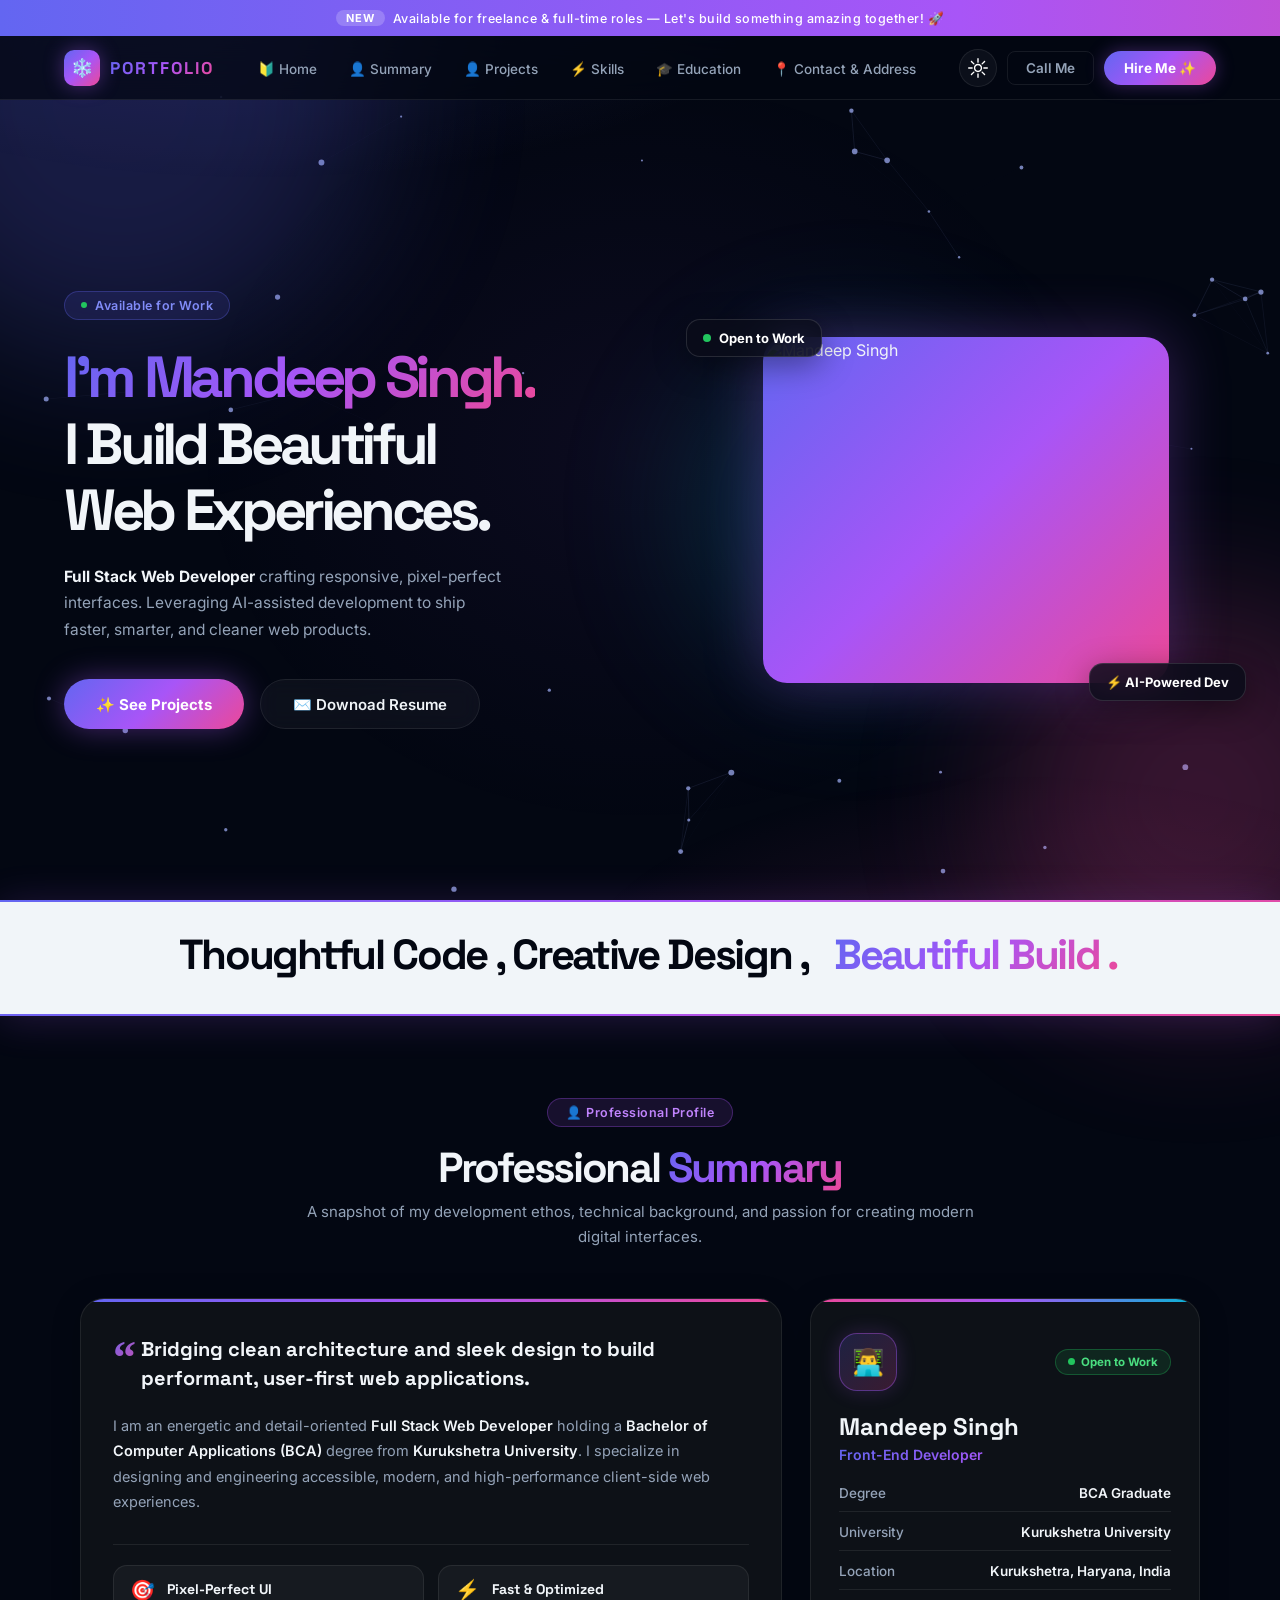
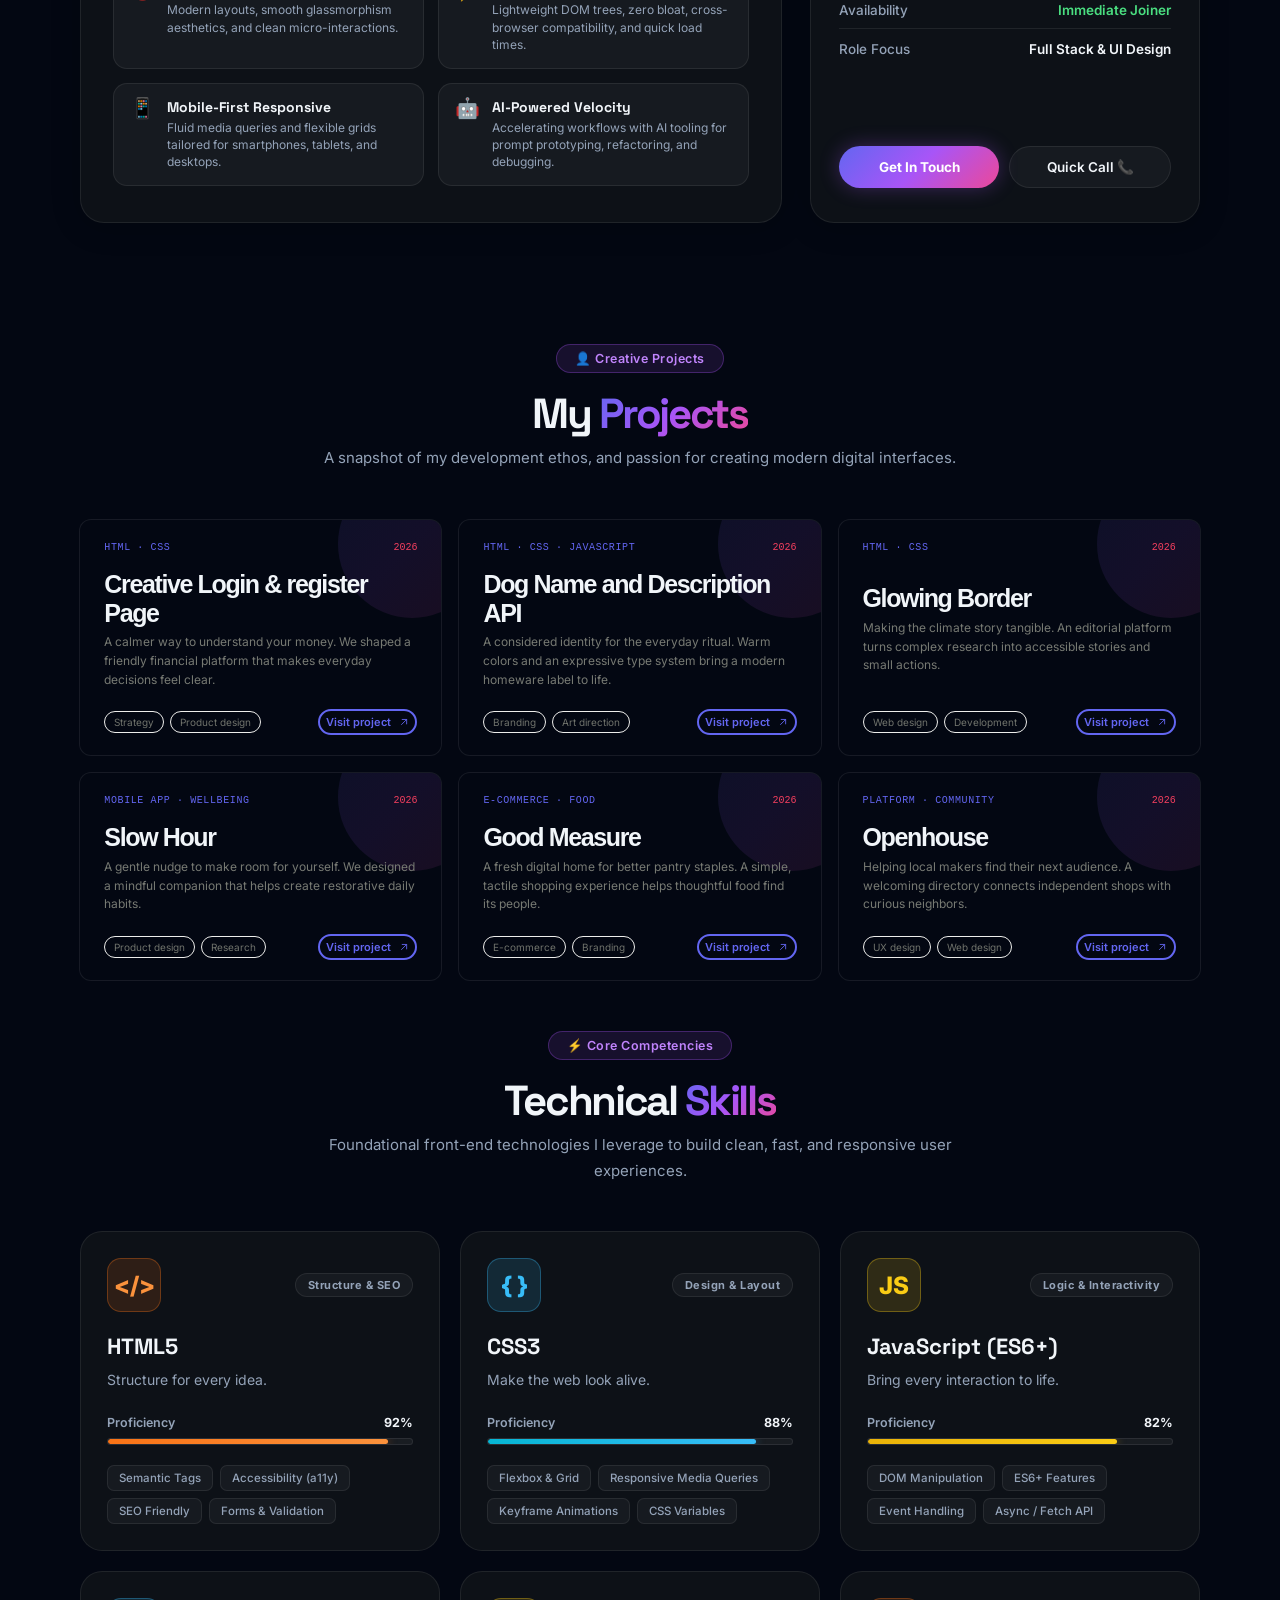
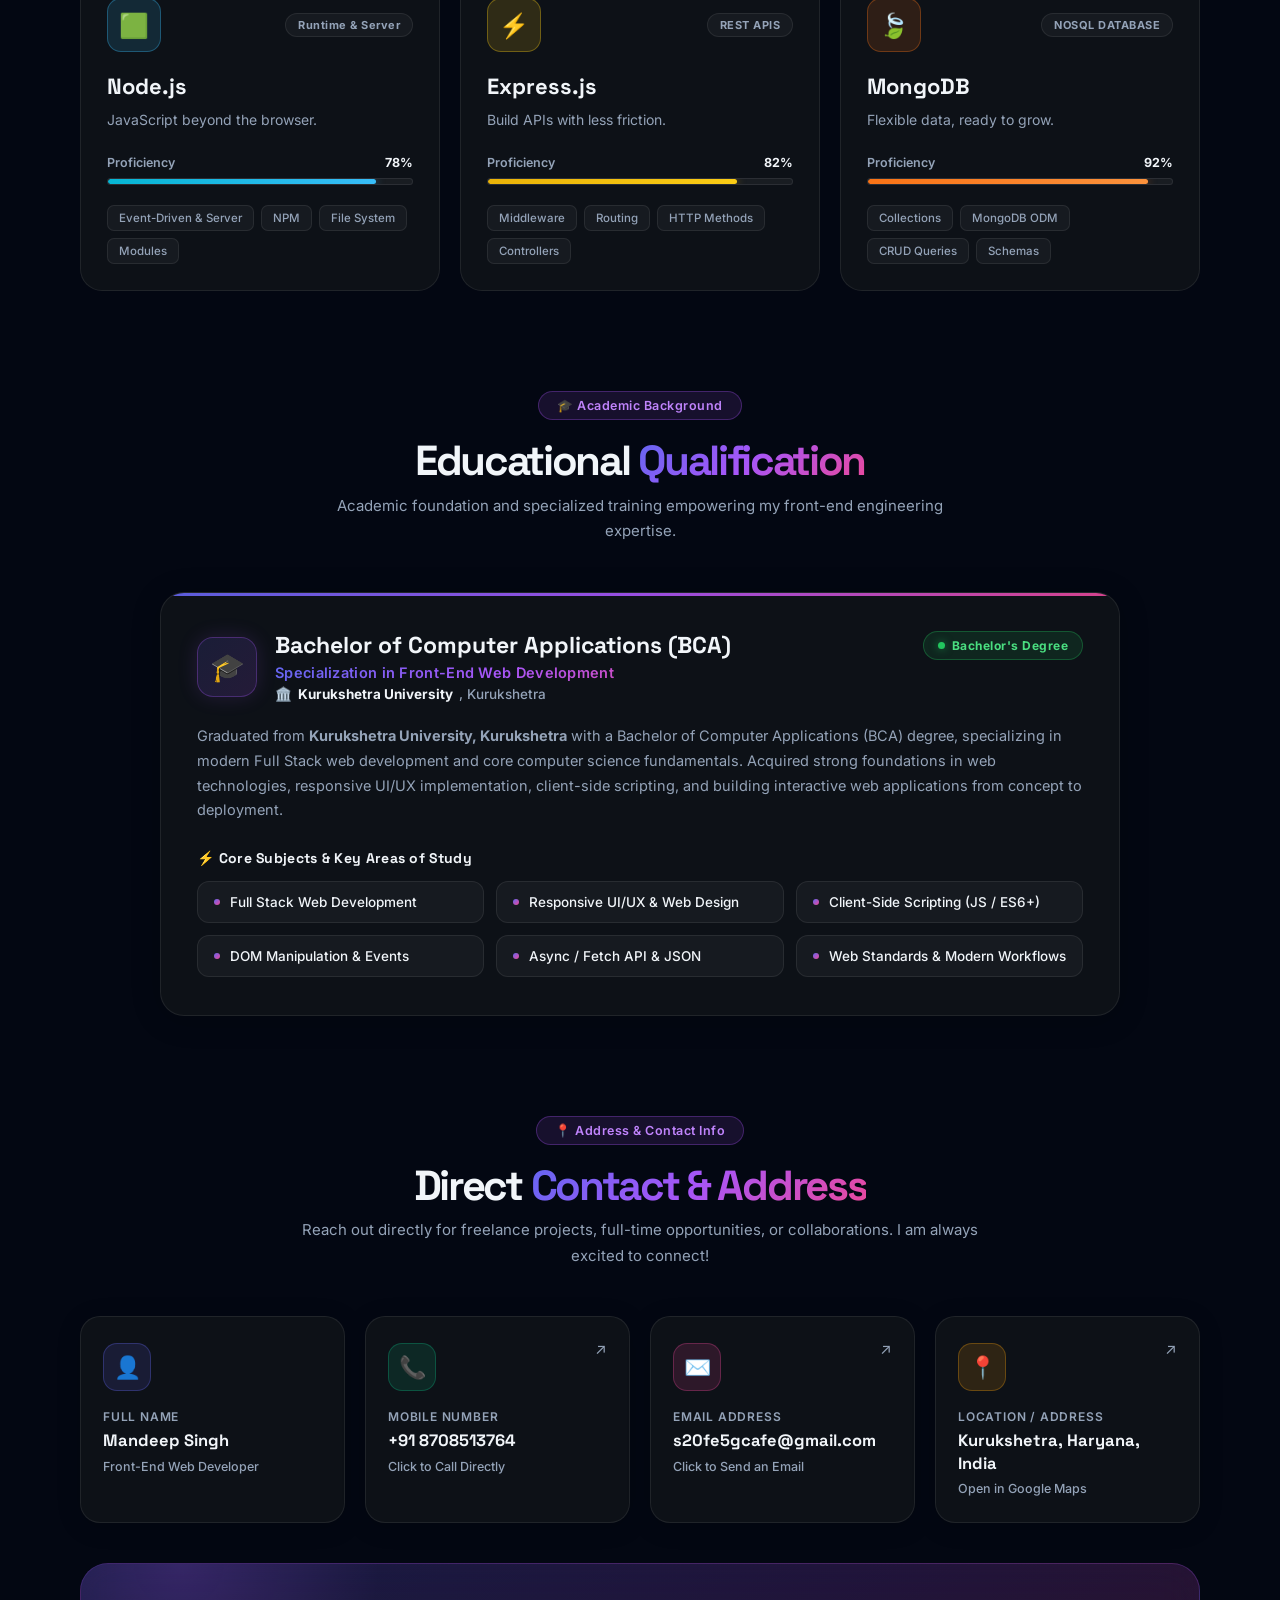
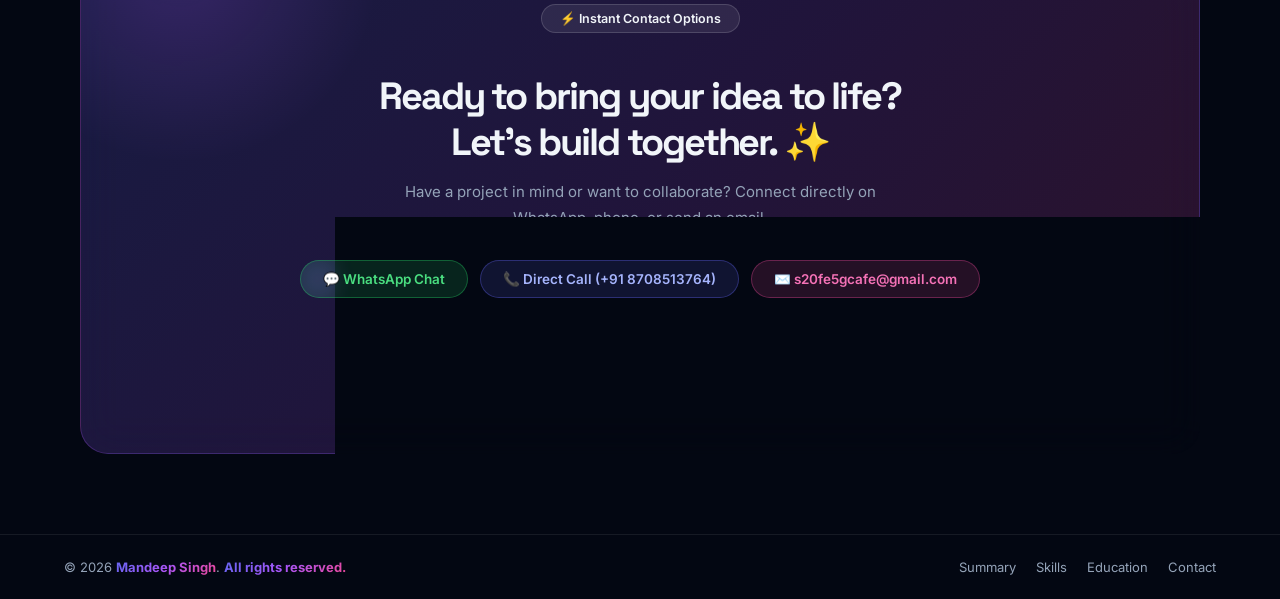
==== index.html @ 0117e91f "Update index.html" ====
<!DOCTYPE html>
<html lang="en">

<head>
    <meta charset="UTF-8" />
    <meta name="viewport" content="width=device-width, initial-scale=1.0" />
    <title>Mandeep Singh — Full Stack Developer</title>
    <link rel="preconnect" href="https://fonts.googleapis.com" />
    <link rel="preconnect" href="https://fonts.gstatic.com" crossorigin />
    <link
        href="https://fonts.googleapis.com/css2?family=Inter:wght@300;400;500;600;700;800;900&family=Space+Grotesk:wght@300;400;500;600;700;800&display=swap"
        rel="stylesheet" />
    <link rel="stylesheet" href="a_resume_style.css">
</head>

<body>
    <div class="custom-cursor" id="customCursor"></div>
    <div class="custom-cursor-dot" id="customCursorDot"></div>

    <canvas id="c"></canvas>

    <div class="orb orb-1"></div>
    <div class="orb orb-2"></div>
    <div class="orb orb-3"></div>

    <!-- Announcement Bar -->
    <div class="announcement">
        <span class="announcement-pill">NEW</span>
        Available for freelance &amp; full-time roles — Let's build something amazing together! 🚀
    </div>

    <!-- Navbar -->
    <nav class="navbar">
        <a href="#" class="logo-wrap">
            <div class="logo-icon">❄️</div>
            <span class="logo-text">PORTFOLIO</span>
        </a>
        <ul class="nav-links">
            <li><a href="#">🔰 Home</a></li>
            <li><a href="#summary">👤 Summary</a></li>
            <li><a href="#projects">👤 Projects</a></li>
            <li><a href="#skills">⚡ Skills</a></li>
            <li><a href="#education">🎓 Education</a></li>
            <li><a href="#contact">📍 Contact &amp; Address</a></li>
        </ul>
        <div class="nav-actions">
            <button class="theme-toggle" id="themeToggle" type="button" aria-label="Toggle theme" title="Toggle theme">
                <img src="sun.svg" alt="Theme icon" class="theme-icon" id="themeIcon" />
            </button>
            <a href="tel:+918708513764" class="btn-ghost">Call Me</a>
            <a href="#contact" class="btn-pill">Hire Me ✨</a>
        </div>
    </nav>

    <main>
        <!-- Hero Section -->
        <section class="hero">
            <div class="hero-left">
                <div class="hero-badge">
                    <div class="dot"></div>
                    Available for Work
                </div>
                <h1 class="hero-title">
                    <span class="name">I'm Mandeep Singh.</span><br />
                    <span class="role">I Build Beautiful<br />Web Experiences.</span>
                </h1>
                <p class="hero-sub">
                    <strong>Full Stack Web Developer</strong> crafting responsive, pixel-perfect interfaces.
                    Leveraging AI-assisted development to ship faster, smarter, and cleaner web products.
                </p>
                <div class="hero-actions">
                    <a href="#projects" class="btn-hero-primary">✨ See Projects</a>
                    <a href="" class="btn-hero-secondary">✉️ Downoad Resume</a>
                </div>
            </div>

            <div class="hero-right">
                <div class="badge-float top-left">
                    <div class="bdot"></div>
                    Open to Work
                </div>
                <div class="image-card">
                    <img src="https://i.pinimg.com/736x/e7/e9/3a/e7e93a0bafe7cbdf42b7d3c1e49169af.jpg"
                        alt="Mandeep Singh" />
                </div>
                <div class="badge-float bot-right">
                    ⚡ AI-Powered Dev
                </div>
            </div>
        </section>

        <!-- Stats Bar -->
        <div class="stats-bar">
            <div class="stats-inner" style="background-color: var(--text);">
                <div class="tagline">
                    <h2 class="section-title a1" style="color: var(--bg);">
                        &nbsp; Thoughtful Code , Creative Design , &nbsp;&nbsp;<span class="gradient-text">Beautiful
                            Build .</span></h2>
                </div>
            </div>
        </div>

        <!-- Professional Summary Section -->
        <section class="summary-section" id="summary" style="margin-top: 4%;">
            <div class="section-header">
                <div class="section-badge">👤 Professional Profile</div>
                <h2 class="section-title">Professional <span class="gradient-text">Summary</span></h2>
                <p class="section-subtitle">
                    A snapshot of my development ethos, technical background, and passion for creating modern digital
                    interfaces.
                </p>
            </div>

            <div class="summary-container">
                <!-- Main Summary Card -->
                <div class="summary-main-card">
                    <div class="summary-quote">
                        Bridging clean architecture and sleek design to build performant, user-first web applications.
                    </div>
                    <p class="summary-text">
                        I am an energetic and detail-oriented <strong>Full Stack Web Developer</strong> holding a
                        <strong>Bachelor of Computer Applications (BCA)</strong> degree from <strong>Kurukshetra
                            University</strong>. I specialize in designing and engineering accessible, modern, and
                        high-performance client-side web experiences.
                    </p>

                    <div class="summary-highlights">
                        <div class="highlight-item">
                            <div class="highlight-icon">🎯</div>
                            <div>
                                <h4>Pixel-Perfect UI</h4>
                                <p>Modern layouts, smooth glassmorphism aesthetics, and clean micro-interactions.</p>
                            </div>
                        </div>
                        <div class="highlight-item">
                            <div class="highlight-icon">⚡</div>
                            <div>
                                <h4>Fast &amp; Optimized</h4>
                                <p>Lightweight DOM trees, zero bloat, cross-browser compatibility, and quick load times.
                                </p>
                            </div>
                        </div>
                        <div class="highlight-item">
                            <div class="highlight-icon">📱</div>
                            <div>
                                <h4>Mobile-First Responsive</h4>
                                <p>Fluid media queries and flexible grids tailored for smartphones, tablets, and
                                    desktops.</p>
                            </div>
                        </div>
                        <div class="highlight-item">
                            <div class="highlight-icon">🤖</div>
                            <div>
                                <h4>AI-Powered Velocity</h4>
                                <p>Accelerating workflows with AI tooling for prompt prototyping, refactoring, and
                                    debugging.</p>
                            </div>
                        </div>
                    </div>
                </div>

                <!-- Profile Info Card -->
                <div class="summary-profile-card">
                    <div class="profile-header">
                        <div class="profile-avatar">👨‍💻</div>
                        <div class="profile-status">
                            <span class="pdot"></span> Open to Work
                        </div>
                    </div>
                    <h3 class="profile-name">Mandeep Singh</h3>
                    <p class="profile-role">Front-End Developer</p>

                    <div class="profile-info-list">
                        <div class="profile-info-row">
                            <span class="info-label">Degree</span>
                            <span class="info-value">BCA Graduate</span>
                        </div>
                        <div class="profile-info-row">
                            <span class="info-label">University</span>
                            <span class="info-value">Kurukshetra University</span>
                        </div>
                        <div class="profile-info-row">
                            <span class="info-label">Location</span>
                            <span class="info-value">Kurukshetra, Haryana, India</span>
                        </div>
                        <div class="profile-info-row">
                            <span class="info-label">Availability</span>
                            <span class="info-value text-green">Immediate Joiner</span>
                        </div>
                        <div class="profile-info-row">
                            <span class="info-label">Role Focus</span>
                            <span class="info-value">Full Stack &amp; UI Design</span>
                        </div>
                    </div>

                    <div class="profile-actions">
                        <a href="#contact" class="btn-profile-primary">Get In Touch</a>
                        <a href="tel:+918708513764" class="btn-profile-secondary">Quick Call 📞</a>
                    </div>
                </div>
            </div>
        </section>

        <!-- projects -->
        <div id="projects" class="section-header projects" style="margin-top: 4%;">
            <div class="section-badge">👤 Creative Projects</div>
            <h2 class="section-title">My <span class="gradient-text">Projects</span></h2>
            <p class="section-subtitle">
                A snapshot of my development ethos, and passion for creating modern digital
                interfaces.
            </p>
        </div>
        <main class="page">
            <section class="grid" aria-label="Selected projects">
                <article class="card">
                    <div class="card-top"><span class="category">HTML · CSS</span><span
                            class="year">2026</span></div>
                    <div>
                        <h2>Creative Login & register Page</h2>
                        <p class="description">A calmer way to understand your money. We shaped a friendly financial
                            platform that makes everyday decisions feel clear.</p>
                    </div>
                    <div class="card-bottom">
                        <div class="tags"><span class="tag">Strategy</span><span class="tag">Product design</span></div>
                        <a class="visit" href="web3.html" target="_blank" rel="noreferrer">Visit project <svg
                                viewBox="0 0 16 16" fill="none" aria-hidden="true">
                                <path d="M4 12 12 4M5 4h7v7" stroke="currentColor" stroke-width="1.4"
                                    stroke-linecap="round" stroke-linejoin="round" />
                            </svg></a>
                    </div>
                </article>
                <article class="card">
                    <div class="card-top"><span class="category">HTML · CSS · Javascript</span><span
                            class="year">2026</span></div>
                    <div>
                        <h2>Dog Name and Description API </h2>
                        <p class="description">A considered identity for the everyday ritual. Warm colors and an
                            expressive
                            type system bring a modern homeware label to life.</p>
                    </div>
                    <div class="card-bottom">
                        <div class="tags"><span class="tag">Branding</span><span class="tag">Art direction</span></div>
                        <a class="visit" href="DogProject.html" target="_blank" rel="noreferrer">Visit project <svg
                                viewBox="0 0 16 16" fill="none" aria-hidden="true">
                                <path d="M4 12 12 4M5 4h7v7" stroke="currentColor" stroke-width="1.4"
                                    stroke-linecap="round" stroke-linejoin="round" />
                            </svg></a>
                    </div>
                </article>
                <article class="card">
                    <div class="card-top"><span class="category">HTML · CSS</span><span
                            class="year">2026</span></div>
                    <div>
                        <h2>Glowing Border</h2>
                        <p class="description">Making the climate story tangible. An editorial platform turns complex
                            research into accessible stories and small actions.</p>
                    </div>
                    <div class="card-bottom">
                        <div class="tags"><span class="tag">Web design</span><span class="tag">Development</span></div>
                        <a class="visit" href="GlowingBorder.html" target="_blank" rel="noreferrer">Visit project <svg
                                viewBox="0 0 16 16" fill="none" aria-hidden="true">
                                <path d="M4 12 12 4M5 4h7v7" stroke="currentColor" stroke-width="1.4"
                                    stroke-linecap="round" stroke-linejoin="round" />
                            </svg></a>
                    </div>
                </article>
                <article class="card">
                    <div class="card-top"><span class="category">Mobile app · Wellbeing</span><span
                            class="year">2026</span>
                    </div>
                    <div>
                        <h2>Slow Hour</h2>
                        <p class="description">A gentle nudge to make room for yourself. We designed a mindful companion
                            that helps create restorative daily habits.</p>
                    </div>
                    <div class="card-bottom">
                        <div class="tags"><span class="tag">Product design</span><span class="tag">Research</span></div>
                        <a class="visit" href="https://example.com" target="_blank" rel="noreferrer">Visit project <svg
                                viewBox="0 0 16 16" fill="none" aria-hidden="true">
                                <path d="M4 12 12 4M5 4h7v7" stroke="currentColor" stroke-width="1.4"
                                    stroke-linecap="round" stroke-linejoin="round" />
                            </svg></a>
                    </div>
                </article>
                <article class="card">
                    <div class="card-top"><span class="category">E-commerce · Food</span><span class="year">2026</span>
                    </div>
                    <div>
                        <h2>Good Measure</h2>
                        <p class="description">A fresh digital home for better pantry staples. A simple, tactile
                            shopping
                            experience helps thoughtful food find its people.</p>
                    </div>
                    <div class="card-bottom">
                        <div class="tags"><span class="tag">E-commerce</span><span class="tag">Branding</span></div><a
                            class="visit" href="https://example.com" target="_blank" rel="noreferrer">Visit project <svg
                                viewBox="0 0 16 16" fill="none" aria-hidden="true">
                                <path d="M4 12 12 4M5 4h7v7" stroke="currentColor" stroke-width="1.4"
                                    stroke-linecap="round" stroke-linejoin="round" />
                            </svg></a>
                    </div>
                </article>
                <article class="card">
                    <div class="card-top"><span class="category">Platform · Community</span><span
                            class="year">2026</span>
                    </div>
                    <div>
                        <h2>Openhouse</h2>
                        <p class="description">Helping local makers find their next audience. A welcoming directory
                            connects
                            independent shops with curious neighbors.</p>
                    </div>
                    <div class="card-bottom">
                        <div class="tags"><span class="tag">UX design</span><span class="tag">Web design</span></div><a
                            class="visit" href="https://example.com" target="_blank" rel="noreferrer">Visit project <svg
                                viewBox="0 0 16 16" fill="none" aria-hidden="true">
                                <path d="M4 12 12 4M5 4h7v7" stroke="currentColor" stroke-width="1.4"
                                    stroke-linecap="round" stroke-linejoin="round" />
                            </svg></a>
                    </div>
                </article>
            </section>
        </main>


        <!-- Skills Section -->
        <section class="skills-section" id="skills">
            <div class="section-header">
                <div class="section-badge">⚡ Core Competencies</div>
                <h2 class="section-title">Technical <span class="gradient-text">Skills</span></h2>
                <p class="section-subtitle">
                    Foundational front-end technologies I leverage to build clean, fast, and responsive user
                    experiences.
                </p>
            </div>

            <div class="skills-grid">
                <!-- HTML5 Card -->
                <div class="skill-card skill-card-html">
                    <div class="skill-top">
                        <div class="skill-icon-wrap icon-html">
                            &lt;/&gt;
                        </div>
                        <span class="skill-badge">Structure &amp; SEO</span>
                    </div>
                    <h3 class="skill-name">HTML5</h3>
                    <p class="skill-desc">
                        Structure for every idea.
                    </p>
                    <div class="skill-meter-wrap">
                        <div class="skill-meter-info">
                            <span>Proficiency</span>
                            <span>92%</span>
                        </div>
                        <div class="skill-progress-bar">
                            <div class="skill-progress-fill fill-html"></div>
                        </div>
                    </div>
                    <div class="skill-tags">
                        <span class="skill-tag">Semantic Tags</span>
                        <span class="skill-tag">Accessibility (a11y)</span>
                        <span class="skill-tag">SEO Friendly</span>
                        <span class="skill-tag">Forms &amp; Validation</span>
                    </div>
                </div>

                <!-- CSS3 Card -->
                <div class="skill-card skill-card-css">
                    <div class="skill-top">
                        <div class="skill-icon-wrap icon-css">
                            { }
                        </div>
                        <span class="skill-badge">Design &amp; Layout</span>
                    </div>
                    <h3 class="skill-name">CSS3</h3>
                    <p class="skill-desc">
                        Make the web look alive.
                    </p>
                    <div class="skill-meter-wrap">
                        <div class="skill-meter-info">
                            <span>Proficiency</span>
                            <span>88%</span>
                        </div>
                        <div class="skill-progress-bar">
                            <div class="skill-progress-fill fill-css"></div>
                        </div>
                    </div>
                    <div class="skill-tags">
                        <span class="skill-tag">Flexbox &amp; Grid</span>
                        <span class="skill-tag">Responsive Media Queries</span>
                        <span class="skill-tag">Keyframe Animations</span>
                        <span class="skill-tag">CSS Variables</span>
                    </div>
                </div>

                <!-- JavaScript Card -->
                <div class="skill-card skill-card-js">
                    <div class="skill-top">
                        <div class="skill-icon-wrap icon-js">
                            JS
                        </div>
                        <span class="skill-badge">Logic &amp; Interactivity</span>
                    </div>
                    <h3 class="skill-name">JavaScript (ES6+)</h3>
                    <p class="skill-desc">
                        Bring every interaction to life.
                    </p>
                    <div class="skill-meter-wrap">
                        <div class="skill-meter-info">
                            <span>Proficiency</span>
                            <span>82%</span>
                        </div>
                        <div class="skill-progress-bar">
                            <div class="skill-progress-fill fill-js"></div>
                        </div>
                    </div>
                    <div class="skill-tags">
                        <span class="skill-tag">DOM Manipulation</span>
                        <span class="skill-tag">ES6+ Features</span>
                        <span class="skill-tag">Event Handling</span>
                        <span class="skill-tag">Async / Fetch API</span>
                    </div>
                </div>
                <!-- Node.js Card -->
                <div class="skill-card skill-card-css">
                    <div class="skill-top">
                        <div class="skill-icon-wrap icon-css">
                            🟩
                        </div>
                        <span class="skill-badge">Runtime &amp; Server</span>
                    </div>
                    <h3 class="skill-name">Node.js</h3>
                    <p class="skill-desc">
                        JavaScript beyond the browser.
                    </p>
                    <div class="skill-meter-wrap">
                        <div class="skill-meter-info">
                            <span>Proficiency</span>
                            <span>78%</span>
                        </div>
                        <div class="skill-progress-bar">
                            <div class="skill-progress-fill fill-css"></div>
                        </div>
                    </div>
                    <div class="skill-tags">

                        <span class="skill-tag">Event-Driven &amp; Server</span>
                        <span class="skill-tag">NPM</span>
                        <span class="skill-tag">File System</span>
                        <span class="skill-tag">Modules</span>
                    </div>
                </div>
                <!-- Express Card -->
                <div class="skill-card skill-card-js">
                    <div class="skill-top">
                        <div class="skill-icon-wrap icon-js">
                            ⚡
                        </div>
                        <span class="skill-badge">REST APIS</span>
                    </div>
                    <h3 class="skill-name">Express.js</h3>
                    <p class="skill-desc">
                        Build APIs with less friction.
                    </p>
                    <div class="skill-meter-wrap">
                        <div class="skill-meter-info">
                            <span>Proficiency</span>
                            <span>82%</span>
                        </div>
                        <div class="skill-progress-bar">
                            <div class="skill-progress-fill fill-js"></div>
                        </div>
                    </div>
                    <div class="skill-tags">

                        <span class="skill-tag">Middleware</span>
                        <span class="skill-tag">Routing</span>
                        <span class="skill-tag">HTTP Methods</span>
                        <span class="skill-tag">Controllers</span>
                    </div>
                </div>
                <!-- NoSQL Card -->
                <div class="skill-card skill-card-html">
                    <div class="skill-top">
                        <div class="skill-icon-wrap icon-html">
                            🍃
                        </div>
                        <span class="skill-badge">NOSQL DATABASE</span>
                    </div>
                    <h3 class="skill-name">MongoDB</h3>
                    <p class="skill-desc">
                        Flexible data, ready to grow.
                    </p>
                    <div class="skill-meter-wrap">
                        <div class="skill-meter-info">
                            <span>Proficiency</span>
                            <span>92%</span>
                        </div>
                        <div class="skill-progress-bar">
                            <div class="skill-progress-fill fill-html"></div>
                        </div>
                    </div>
                    <div class="skill-tags">

                        <span class="skill-tag">Collections</span>
                        <span class="skill-tag">MongoDB ODM</span>
                        <span class="skill-tag">CRUD Queries</span>
                        <span class="skill-tag">Schemas</span>
                    </div>
                </div>
            </div>
        </section>

        <!-- Education Section -->
        <section class="education-section" id="education">
            <div class="section-header">
                <div class="section-badge">🎓 Academic Background</div>
                <h2 class="section-title">Educational <span class="gradient-text">Qualification</span></h2>
                <p class="section-subtitle">
                    Academic foundation and specialized training empowering my front-end engineering expertise.
                </p>
            </div>

            <div class="education-card">
                <div class="education-header">
                    <div class="education-title-group">
                        <div class="education-icon">🎓</div>
                        <div>
                            <h3 class="degree-title">Bachelor of Computer Applications (BCA)</h3>
                            <div class="degree-major">Specialization in Front-End Web Development</div>
                            <div class="degree-institution">🏛️ <strong>Kurukshetra University</strong>, Kurukshetra
                            </div>
                        </div>
                    </div>
                    <div class="education-badge">
                        <span class="edot"></span>
                        Bachelor's Degree
                    </div>
                </div>

                <p class="education-desc">
                    Graduated from <strong>Kurukshetra University, Kurukshetra</strong> with a Bachelor of Computer
                    Applications (BCA) degree, specializing in modern Full Stack web development and core computer
                    science fundamentals. Acquired strong foundations in web technologies, responsive UI/UX
                    implementation, client-side scripting, and building interactive web applications from concept to
                    deployment.
                </p>

                <div class="coursework-title">
                    ⚡ Core Subjects &amp; Key Areas of Study
                </div>

                <div class="coursework-grid">
                    <div class="course-item">
                        <span class="bullet"></span>
                        <span>Full Stack Web Development</span>
                    </div>
                    <div class="course-item">
                        <span class="bullet"></span>
                        <span>Responsive UI/UX &amp; Web Design</span>
                    </div>
                    <div class="course-item">
                        <span class="bullet"></span>
                        <span>Client-Side Scripting (JS / ES6+)</span>
                    </div>
                    <div class="course-item">
                        <span class="bullet"></span>
                        <span>DOM Manipulation &amp; Events</span>
                    </div>
                    <div class="course-item">
                        <span class="bullet"></span>
                        <span>Async / Fetch API &amp; JSON</span>
                    </div>
                    <div class="course-item">
                        <span class="bullet"></span>
                        <span>Web Standards &amp; Modern Workflows</span>
                    </div>
                </div>
            </div>
        </section>

        <!-- Address & Contact Information Section -->
        <section class="contact-section" id="contact">
            <div class="section-header">
                <div class="section-badge">📍 Address &amp; Contact Info</div>
                <h2 class="section-title">Direct <span class="gradient-text">Contact &amp; Address</span></h2>
                <p class="section-subtitle">
                    Reach out directly for freelance projects, full-time opportunities, or collaborations. I am always
                    excited to connect!
                </p>
            </div>

            <!-- Address Grid -->
            <div class="address-grid">
                <!-- Name Card -->
                <div class="address-card card-name">
                    <div class="address-icon-box icon-box-name">
                        👤
                    </div>
                    <div class="address-label">Full Name</div>
                    <h3 class="address-value">Mandeep Singh</h3>
                    <div class="address-sub">Front-End Web Developer</div>
                </div>

                <!-- Phone Card -->
                <a href="tel:+918708513764" class="address-card card-phone">
                    <div class="card-arrow">↗</div>
                    <div class="address-icon-box icon-box-phone">
                        📞
                    </div>
                    <div class="address-label">Mobile Number</div>
                    <h3 class="address-value">+91 8708513764</h3>
                    <div class="address-sub">Click to Call Directly</div>
                </a>

                <!-- Email Card -->
                <a href="mailto:s20fe5gcafe@gmail.com" class="address-card card-email">
                    <div class="card-arrow">↗</div>
                    <div class="address-icon-box icon-box-email">
                        ✉️
                    </div>
                    <div class="address-label">Email Address</div>
                    <h3 class="address-value">s20fe5gcafe@gmail.com</h3>
                    <div class="address-sub">Click to Send an Email</div>
                </a>

                <!-- Location Card -->
                <a href="https://www.google.com/maps/search/?api=1&query=Kurukshetra,+Haryana,+India" target="_blank"
                    rel="noopener noreferrer" class="address-card card-location">
                    <div class="card-arrow">↗</div>
                    <div class="address-icon-box icon-box-location">
                        📍
                    </div>
                    <div class="address-label">Location / Address</div>
                    <h3 class="address-value">Kurukshetra, Haryana, India</h3>
                    <div class="address-sub">Open in Google Maps</div>
                </a>
            </div>

            <!-- Interactive Banner & Message Form -->
            <div class="cta-section-wrap">
                <div class="cta-bg">
                    <div class="cta-badge">⚡ Instant Contact Options</div>
                    <h2 class="cta-title">Ready to bring your idea to life?<br />Let's build together. ✨</h2>
                    <p class="cta-desc">
                        Have a project in mind or want to collaborate? Connect directly on WhatsApp, phone, or send an
                        email.
                    </p>

                    <div class="quick-contact-pills">
                        <a href="https://wa.me/918708513764?text=Hi%20Mandeep,%20I%20came%20across%20your%20portfolio!"
                            target="_blank" rel="noopener noreferrer" class="pill-contact whatsapp-pill">
                            💬 WhatsApp Chat
                        </a>
                        <a href="tel:+918708513764" class="pill-contact call-pill">
                            📞 Direct Call (+91 8708513764)
                        </a>
                        <a href="mailto:s20fe5gcafe@gmail.com" class="pill-contact email-pill">
                            ✉️ s20fe5gcafe@gmail.com
                        </a>
                    </div>

                    <form class="subscribe-form" id="contactForm">
                        <div class="input-row">
                            <input type="email" id="emailInput" placeholder="Enter your email address..." required />
                            <button type="submit" class="btn-submit">Let's Start →</button>
                        </div>
                        <p class="form-hint">🔰 Fast response guaranteed within 24 hours.</p>
                    </form>
                </div>
            </div>
        </section>
    </main>

    <!-- Footer -->
    <footer class="footer">
        <p class="footer-copy">© 2026 <span>Mandeep Singh</span>. <span class="rightsreserve">All rights
                reserved.</span></p>
        <div class="footer-links">
            <a href="#summary">Summary</a>
            <a href="#skills">Skills</a>
            <a href="#education">Education</a>
            <a href="#contact">Contact</a>
        </div>
    </footer>

    <script>

        // mouse pointer moving animation

        const custom = document.querySelector(".custom-cursor");
        const dot = document.querySelector(".custom-cursor-dot");

        document.addEventListener("mousemove", (e) => {
            const x = e.clientX;
            const y = e.clientY;

            custom.style.left = `${x}px`;
            custom.style.top = `${y}px`;
            dot.style.left = `${x}px`;
            dot.style.top = `${y}px`;

            document.body.classList.add("cursor-visible");
        })

        document.addEventListener("pointerleave", () => {
            document.body.classList.remove("cursor-visible");
        });

        // partical moving canvas animation
        const canvas = document.getElementById('c');
        const ctx = canvas.getContext('2d');
        let width = (canvas.width = window.innerWidth);
        let height = (canvas.height = window.innerHeight);

        const mouse = { x: null, y: null, radius: 150 };
        const maxDistance = 110;
        const particleCount = 50;

        // Create particles
        const particles = Array.from({ length: particleCount }, () => ({
            x: Math.random() * width,
            y: Math.random() * height,
            vx: (Math.random() - 0.5) * 0.8,
            vy: (Math.random() - 0.5) * 0.8,
            radius: Math.random() * 2 + 1
        }));

        // Mouse tracking
        window.addEventListener('mousemove', e => { mouse.x = e.clientX; mouse.y = e.clientY; });
        window.addEventListener('mouseleave', () => { mouse.x = null; mouse.y = null; });
        window.addEventListener('resize', () => {
            width = canvas.width = window.innerWidth;
            height = canvas.height = window.innerHeight;
        });

        // Main 60 FPS animation loop
        function animate() {
            ctx.clearRect(0, 0, width, height);

            for (let i = 0; i < particles.length; i++) {
                const p = particles[i];

                // 1. Move & Screen wrap
                p.x = (p.x + p.vx + width) % width;
                p.y = (p.y + p.vy + height) % height;

                // 2. Mouse repulsion
                if (mouse.x !== null) {
                    const dx = mouse.x - p.x;
                    const dy = mouse.y - p.y;
                    const dist = Math.hypot(dx, dy);
                    if (dist < mouse.radius) {
                        const force = (mouse.radius - dist) / mouse.radius;
                        p.x -= (dx / dist) * force * 3;
                        p.y -= (dy / dist) * force * 3;
                    }
                }

                // 3. Draw particle dot
                ctx.beginPath();
                ctx.arc(p.x, p.y, p.radius, 0, Math.PI * 2);
                ctx.fillStyle = 'rgba(165, 180, 252, 0.7)';
                ctx.fill();

                // 4. Draw connecting lines to neighboring particles
                for (let j = i + 1; j < particles.length; j++) {
                    const p2 = particles[j];
                    const dist = Math.hypot(p.x - p2.x, p.y - p2.y);
                    if (dist < maxDistance) {
                        ctx.beginPath();
                        ctx.moveTo(p.x, p.y);
                        ctx.lineTo(p2.x, p2.y);
                        ctx.strokeStyle = `rgba(165, 180, 252, ${(1 - dist / maxDistance) * 0.2})`;
                        ctx.lineWidth = 0.8;
                        ctx.stroke();
                    }
                }
            }

            requestAnimationFrame(animate);
        }
        animate();

        const toggleBtn = document.getElementById('themeToggle');
        const themeIcon = document.getElementById('themeIcon');
        const MOON_ICON = "moon.svg";
        const SUN_ICON = "sun.svg";

        let isDark = true;

        toggleBtn.addEventListener('click', () => {
            isDark = !isDark;
            document.body.classList.toggle('light', !isDark);

            // Smooth rotate and swap icon
            themeIcon.style.transform = 'rotate(180deg) scale(0.6)';
            themeIcon.style.opacity = '0.3';

            setTimeout(() => {
                themeIcon.src = isDark ? MOON_ICON : SUN_ICON;
                themeIcon.style.transform = 'rotate(0deg) scale(1)';
                themeIcon.style.opacity = '1';
            }, 150);
        });

        document.getElementById('contactForm').addEventListener('submit', (e) => {
            e.preventDefault();
            const btn = e.target.querySelector('.btn-submit');
            btn.textContent = '✅ Sent!';
            btn.style.background = 'linear-gradient(135deg, #22c55e, #16a34a)';
            setTimeout(() => {
                btn.textContent = "Let's Start →";
                btn.style.background = '';
                document.getElementById('emailInput').value = '';
            }, 3000);
        });
    </script>
</body>

</html>
---- a_resume_style.css ----
*,
  *::before,
  *::after {
      margin: 0;
      padding: 0;
      box-sizing: border-box;

  }

  :root {
      color-scheme: light;
      --ink: #6366f1;
      --muted: #8b5cf6;
      --line: #f1f5f9;
      --paper: #6366f1;
      --green: #6366f1;
      --gutter: clamp(22px, 6.2vw, 96px);

      --indigo: #6366f1;
      --violet: #8b5cf6;
      --purple: #a855f7;
      --pink: #ec4899;
      --rose: #f43f5e;
      --cyan: #06b6d4;
      --teal: #14b8a6;
      --emerald: #10b981;
      --bg: #030712;
      --bg2: #0d1117;
      --surface: rgba(255, 255, 255, 0.04);
      --surface-card: rgba(255, 255, 255, 0.03);
      --border: rgba(255, 255, 255, 0.08);
      --text: #f1f5f9;
      --muted: #94a3b8;
      --grad: linear-gradient(135deg, #6366f1, #a855f7, #ec4899);
      --grad2: linear-gradient(135deg, #06b6d4, #14b8a6);
  }

  html {
      scroll-behavior: smooth;
  }

  body {
      font-family: 'Inter', sans-serif;
      background-color: var(--bg);
      color: var(--text);
      overflow-x: hidden;
      min-height: 100vh;
      position: relative;
      cursor: none;
  }

  body::before {
      content: "";
      position: fixed;
      inset: 0;
      background:
          radial-gradient(ellipse 80% 50% at 20% -10%, rgba(99, 102, 241, 0.18) 0%, transparent 60%),
          radial-gradient(ellipse 60% 40% at 80% 110%, rgba(236, 72, 153, 0.14) 0%, transparent 60%),
          radial-gradient(ellipse 50% 60% at 50% 50%, rgba(168, 85, 247, 0.06) 0%, transparent 70%);
      pointer-events: none;
      z-index: 0;
  }

  /* mouse movent follow btn */

  .custom-cursor,
  .custom-cursor-dot {
      position: fixed;
      top: 0;
      left: 0;
      z-index: 999;
      pointer-events: none;
      opacity: 0;
      transform: translate(-50%, -50%);
      transition: opacity 0.2s ease;
  }

  .custom-cursor {
      width: 34px;
      height: 34px;
      border: 2px solid cyan;
      border-radius: 50%;
  }

  .custom-cursor-dot {
      width: 4px;
      height: 4px;
      border-radius: 50%;
      background: cyan;
  }

  body.cursor-visible .custom-cursor,
  body.cursor-visible .custom-cursor-dot {
      opacity: 1;
  }


  /* ======================================================   canvas  Start ======================================================*/
  
  canvas {
      position: fixed;
      inset: 0;
      width: 100%;
      height: 100%;
    }

    /* ==================================================   canvas Start ==========================================================*/

  /* starting of projects section */

  .page {
      width: 100%;
      margin: 0 auto;
      padding: 0 var(--gutter) 10px;
  }

  .top-link:hover {
      color: var(--grad);
  }

  .hero {
      padding: clamp(58px, 9vw, 112px) 0 42px;
  }

  .eyebrow {
      display: flex;
      align-items: center;
      gap: 10px;
      color: var(--green);
      font: 500 10px "DM Mono", monospace;
      letter-spacing: .12em;
      text-transform: uppercase;
  }

  .eyebrow::before {
      content: "";
      width: 20px;
      height: 1px;
      background: #73927e;
  }

  h1 {
      /* margin: 0px 0 0px; */
      font: 500 clamp(42px, 7vw, 78px)/.99 "Manrope", sans-serif;
      letter-spacing: -.075em;
      color: var(--grad);
  }

  h1 span {
      color: var(--grad);
  }

  .hero-bottom {
      display: flex;
      align-items: end;
      justify-content: space-between;
      gap: 24px;
  }

  .intro {
      max-width: 460px;
      margin: 0;
      color: #6d7069;
      font-size: 14px;
      line-height: 1.7;
  }

  .count {
      flex: 0 0 auto;
      color: #92958d;
      font: 11px "DM Mono", monospace;
  }

  .grid {
      display: grid;
      grid-template-columns: repeat(2, minmax(0, 1fr));
      gap: 14px;
  }

  .card {
      --accent: linear-gradient(135deg, #06b6d4, #14b8a6);
      position: relative;
      display: flex;
      flex-direction: column;
      justify-content: space-between;
      min-height: 204px;
      padding: 22px 24px 20px;
      overflow: hidden;
      background: var(--bg);
      border: 1px solid var(--border);
      border-radius: 12px;
      transition: transform .25s ease, border-color .25s ease, box-shadow .25s ease;
  }

  .card::after {
      content: "";
      position: absolute;
      top: -50px;
      right: -45px;
      width: 148px;
      height: 148px;
      border-radius: 50%;
      background: var(--grad);
      opacity: 0.1;
      transition: transform .4s ease, opacity .25s ease;
  }

  .card:hover {
      transform: translateY(-3px);
      border-color: var(--border);
      box-shadow: 0 14px 34px #303a3010;
  }

  .card:hover::after {
      transform: scale(1.25);
      opacity: .09;
  }

  .card-top,
  .card-bottom {
      position: relative;
      z-index: 1;
      display: flex;
      align-items: center;
      justify-content: space-between;
      gap: 16px;
  }

  .category {
      color: var(--indigo);
      font: 10px "DM Mono", monospace;
      letter-spacing: .06em;
      text-transform: uppercase;
  }

  .year {
      color: var(--rose);
      font: 10px "DM Mono", monospace;
  }

  h2 {
      position: relative;
      z-index: 1;
      margin: 17px 0 6px;
      font: 600 clamp(20px, 2.2vw, 25px)/1.15 "Manrope", sans-serif;
      letter-spacing: -.055em;
  }

  .description {
      position: relative;
      z-index: 1;
      max-width: 480px;
      margin: 0;
      color: #777a73;
      font-size: 12px;
      line-height: 1.55;
  }

  .card-bottom {
      margin-top: 20px;
  }

  .tags {
      display: flex;
      flex-wrap: wrap;
      gap: 6px;
  }

  .tag {
      padding: 5px 9px;
      border: 1px solid #ededeb;
      border-radius: 99px;
      color: #70736c;
      font-size: 10px;
      line-height: 1;
  }

  .visit {
      display: inline-flex;
      align-items: center;
      justify-content: center;
      gap: 8px;
      color: var(--ink);
      font-size: 11px;
      font-weight: 600;
      text-decoration: none;
      white-space: nowrap;
      border: 2px solid var(--ink);
      padding: 4px 6px 4px 6px;
      transition: color .2s ease;
      background-color: var(--grad2);
      width: 6.2rem;
      border-radius: 18px;
  }

  .visit svg {
      width: 14px;
      height: 14px;
      transition: transform .2s ease;
  }

  .visit:hover {
      color: var(--green);
  }

  .visit:hover svg {
      transform: translate(2px, -2px);
  }

  .card:nth-child(2) {
      --accent: #c88458;
  }

  .card:nth-child(3) {
      --accent: #7687ab;
  }

  .card:nth-child(4) {
      --accent: #ba7180;
  }

  .card:nth-child(5) {
      --accent: #a58c52;
  }

  .card:nth-child(6) {
      --accent: #5c9790;
  }

  @media (min-width: 1100px) {
      .grid {
          grid-template-columns: repeat(3, minmax(0, 1fr));
          gap: 16px;
      }
  }

  @media (max-width: 680px) {
      :root {
          --gutter: 20px;
      }

      .topbar {
          height: 66px;
      }

      .hero {
          padding: 62px 0 30px;
      }

      .hero-bottom {
          display: block;
      }

      .count {
          display: inline-block;
          margin-top: 16px;
      }

      .grid {
          grid-template-columns: 1fr;
          gap: 11px;
      }

      .card {
          min-height: 196px;
          padding: 20px;
      }

      .footer {
          margin-top: 30px;
      }
  }

  @media (prefers-reduced-motion: reduce) {

      *,
      *::before,
      *::after {
          scroll-behavior: auto !important;
          transition-duration: .01ms !important;
      }
  }

  /* ending of projects section */

  .orb {
      position: fixed;
      border-radius: 50%;
      filter: blur(80px);
      opacity: 0.22;
      pointer-events: none;
      z-index: 0;
      animation: drift 18s ease-in-out infinite alternate;
  }

  .orb-1 {
      width: 520px;
      height: 520px;
      background: #6366f1;
      top: -160px;
      left: -140px;
  }

  .orb-2 {
      width: 400px;
      height: 400px;
      background: #ec4899;
      bottom: -100px;
      right: -120px;
      animation-delay: -6s;
  }

  .orb-3 {
      width: 300px;
      height: 300px;
      background: #06b6d4;
      top: 40%;
      left: 55%;
      animation-delay: -12s;
  }

  @keyframes drift {
      from {
          transform: translate(0, 0) scale(1);
      }

      to {
          transform: translate(30px, 20px) scale(1.05);
      }
  }

  /* Announcement */
  .announcement {
      position: sticky;
      top: 0;
      z-index: 200;
      height: 36px;
      display: flex;
      align-items: center;
      justify-content: center;
      gap: 8px;
      font-size: 12.5px;
      font-weight: 500;
      letter-spacing: 0.5px;
      background: linear-gradient(90deg, #6366f1, #a855f7, #ec4899, #a855f7, #6366f1);
      background-size: 300% 100%;
      animation: shimmer 6s linear infinite;
      color: #fff;
  }

  @keyframes shimmer {
      0% {
          background-position: 0% 50%;
      }

      100% {
          background-position: 300% 50%;
      }
  }

  .announcement-pill {
      background: rgba(255, 255, 255, 0.2);
      border-radius: 999px;
      padding: 1px 10px;
      font-size: 11px;
      font-weight: 700;
      letter-spacing: 1px;
  }

  /* Navbar */
  .navbar {
      position: sticky;
      top: 36px;
      z-index: 150;
      display: flex;
      align-items: center;
      justify-content: space-between;
      padding: 0 5%;
      height: 64px;
      background: rgba(3, 7, 18, 0.75);
      backdrop-filter: blur(20px);
      border-bottom: 1px solid var(--border);
  }

  .logo-wrap {
      display: flex;
      align-items: center;
      gap: 10px;
      text-decoration: none;
  }

  .logo-icon {
      width: 36px;
      height: 36px;
      border-radius: 10px;
      background: linear-gradient(135deg, #6366f1, #a855f7, #ec4899);
      display: flex;
      align-items: center;
      justify-content: center;
      font-size: 18px;
      box-shadow: 0 0 20px rgba(168, 85, 247, 0.4);
  }

  .logo-text {
      font-family: 'Space Grotesk', sans-serif;
      font-weight: 700;
      font-size: 17px;
      background: linear-gradient(135deg, #6366f1, #a855f7, #ec4899);
      -webkit-background-clip: text;
      -webkit-text-fill-color: transparent;
      background-clip: text;
      letter-spacing: 2px;
  }

  .nav-links {
      display: flex;
      list-style: none;
      gap: 4px;
  }

  .nav-links a {
      text-decoration: none;
      color: var(--muted);
      font-size: 13.5px;
      font-weight: 500;
      padding: 6px 14px;
      border-radius: 8px;
      transition: all 0.2s ease;
      position: relative;
  }

  .nav-links a::after {
      content: '';
      position: absolute;
      bottom: 2px;
      left: 50%;
      transform: translateX(-50%);
      width: 0;
      height: 2px;
      border-radius: 999px;
      background: linear-gradient(135deg, #6366f1, #a855f7, #ec4899);
      transition: width 0.3s ease;
  }

  .nav-links a:hover {
      color: var(--text);
      background: var(--surface);
  }

  .nav-links a:hover::after {
      width: 60%;
  }

  .nav-actions {
      display: flex;
      align-items: center;
      gap: 10px;
  }

  .btn-ghost {
      height: 34px;
      padding: 0 18px;
      border-radius: 8px;
      border: 1px solid var(--border);
      background: transparent;
      color: var(--muted);
      font-size: 13.5px;
      font-weight: 600;
      cursor: pointer;
      transition: all 0.2s ease;
      font-family: 'Inter', sans-serif;
      text-decoration: none;
      display: inline-flex;
      align-items: center;
  }

  .btn-ghost:hover {
      border-color: #a855f7;
      color: var(--text);
      background: rgba(168, 85, 247, 0.08);
  }

  .btn-pill {
      height: 34px;
      padding: 0 20px;
      border-radius: 999px;
      border: none;
      background: linear-gradient(135deg, #6366f1, #a855f7, #ec4899);
      color: #fff;
      font-size: 13.5px;
      font-weight: 700;
      cursor: pointer;
      transition: all 0.2s ease;
      font-family: 'Inter', sans-serif;
      box-shadow: 0 0 18px rgba(168, 85, 247, 0.35);
      text-decoration: none;
      display: inline-flex;
      align-items: center;
      gap: 6px;
  }

  .btn-pill:hover {
      transform: translateY(-2px);
      box-shadow: 0 4px 24px rgba(168, 85, 247, 0.5);
  }

  .theme-toggle {
      width: 38px;
      height: 38px;
      border-radius: 50%;
      border: 1.5px solid var(--border);
      background: var(--surface);
      display: flex;
      align-items: center;
      justify-content: center;
      cursor: pointer;
      transition: all 0.25s ease;
      padding: 0;
      position: relative;
  }

  .theme-toggle:hover {
      border-color: #a855f7;
      background: rgba(168, 85, 247, 0.12);
      box-shadow: 0 0 16px rgba(168, 85, 247, 0.35);
      transform: scale(1.05);
  }

  .theme-toggle:active {
      transform: scale(0.92);
  }

  .theme-icon {
      width: 20px;
      height: 20px;
      transition: transform 0.3s cubic-bezier(0.34, 1.56, 0.64, 1), opacity 0.2s ease, filter 0.2s ease;
      filter: invert(100%);
      display: block;
      pointer-events: none;
  }

  body.light .theme-icon {
      filter: invert(15%) sepia(20%) saturate(1000%) hue-rotate(190deg);
  }

  /* Hero */
  .hero {
      display: flex;
      align-items: center;
      justify-content: space-between;
      padding: 80px 5% 60px;
      min-height: calc(100vh - 100px);
      gap: 40px;
      position: relative;
      z-index: 1;
  }

  .hero-left {
      flex: 1;
      max-width: 560px;
  }

  .hero-badge {
      display: inline-flex;
      align-items: center;
      gap: 8px;
      background: rgba(99, 102, 241, 0.12);
      border: 1px solid rgba(99, 102, 241, 0.3);
      border-radius: 999px;
      padding: 6px 16px;
      font-size: 12.5px;
      font-weight: 600;
      color: #818cf8;
      margin-bottom: 24px;
      letter-spacing: 0.5px;
  }

  .hero-badge .dot {
      width: 6px;
      height: 6px;
      border-radius: 50%;
      background: #22c55e;
      animation: pulsedot 2s ease infinite;
  }

  @keyframes pulsedot {

      0%,
      100% {
          opacity: 1;
          box-shadow: 0 0 0 0 rgba(34, 197, 94, 0.6);
      }

      50% {
          opacity: 0.7;
          box-shadow: 0 0 0 6px rgba(34, 197, 94, 0);
      }
  }

  .hero-title {
      font-family: 'Space Grotesk', sans-serif;
      font-size: clamp(36px, 5vw, 58px);
      font-weight: 800;
      line-height: 1.15;
      margin-bottom: 20px;
  }

  .hero-title .name {
      background: linear-gradient(135deg, #6366f1, #a855f7, #ec4899);
      -webkit-background-clip: text;
      -webkit-text-fill-color: transparent;
      background-clip: text;
  }

  .hero-title .role {
      color: var(--text);
  }

  .hero-sub {
      font-size: 15.5px;
      color: var(--muted);
      line-height: 1.7;
      margin-bottom: 36px;
      max-width: 440px;
  }

  .hero-sub strong {
      color: var(--text);
  }

  .hero-actions {
      display: flex;
      gap: 16px;
      flex-wrap: wrap;
  }

  .btn-hero-primary {
      height: 50px;
      padding: 0 32px;
      border-radius: 999px;
      border: none;
      background: linear-gradient(135deg, #6366f1, #a855f7, #ec4899);
      color: #fff;
      font-size: 15px;
      font-weight: 700;
      cursor: pointer;
      transition: all 0.25s ease;
      font-family: 'Inter', sans-serif;
      box-shadow: 0 0 30px rgba(168, 85, 247, 0.4);
      display: inline-flex;
      align-items: center;
      justify-content: center;
      gap: 8px;
      text-decoration: none;
  }

  .btn-hero-primary:hover {
      transform: translateY(-3px);
      box-shadow: 0 8px 32px rgba(168, 85, 247, 0.55);
  }

  .btn-hero-secondary {
      height: 50px;
      padding: 0 32px;
      border-radius: 999px;
      border: 1.5px solid var(--border);
      background: var(--surface);
      color: var(--text);
      font-size: 15px;
      font-weight: 600;
      cursor: pointer;
      transition: all 0.25s ease;
      font-family: 'Inter', sans-serif;
      backdrop-filter: blur(10px);
      display: inline-flex;
      align-items: center;
      justify-content: center;
      gap: 8px;
      text-decoration: none;
  }

  .btn-hero-secondary:hover {
      transform: translateY(-3px);
      border-color: #a855f7;
      box-shadow: 0 4px 20px rgba(168, 85, 247, 0.25);
  }

  /* Hero right */
  .hero-right {
      flex: 1;
      display: flex;
      flex-direction: column;
      align-items: center;
      position: relative;
      max-width: 500px;
  }

  .image-card {
      position: relative;
      border-radius: 24px;
      padding: 3px;
      background: linear-gradient(135deg, #6366f1, #a855f7, #ec4899);
      box-shadow: 0 0 60px rgba(168, 85, 247, 0.3);
      animation: floatimg 6s ease-in-out infinite;
  }

  @keyframes floatimg {

      0%,
      100% {
          transform: translateY(0);
      }

      50% {
          transform: translateY(-12px);
      }
  }

  .image-card img {
      width: 400px;
      height: 340px;
      object-fit: cover;
      border-radius: 22px;
      display: block;
  }

  .badge-float {
      position: absolute;
      display: flex;
      align-items: center;
      gap: 8px;
      background: rgba(10, 12, 25, 0.85);
      backdrop-filter: blur(16px);
      border: 1px solid rgba(255, 255, 255, 0.12);
      border-radius: 14px;
      padding: 10px 16px;
      font-size: 13px;
      font-weight: 700;
      color: white;
      box-shadow: 0 8px 32px rgba(0, 0, 0, 0.4);
      white-space: nowrap;
      z-index: 5;
  }

  .badge-float .bdot {
      width: 8px;
      height: 8px;
      border-radius: 50%;
      background: #22c55e;
      animation: pulsedot 2s ease infinite;
  }

  .badge-float.top-left {
      top: -18px;
      left: -30px;
      animation: floatbf1 5s ease-in-out infinite;
  }

  .badge-float.bot-right {
      bottom: -18px;
      right: -30px;
      animation: floatbf2 5s ease-in-out infinite;
  }

  @keyframes floatbf1 {

      0%,
      100% {
          transform: translateY(0);
      }

      50% {
          transform: translateY(-8px);
      }
  }

  @keyframes floatbf2 {

      0%,
      100% {
          transform: translateY(0);
      }

      50% {
          transform: translateY(8px);
      }
  }

  /* Stats bar */
  .stats-bar {
      /* margin: 0 5% 60px; */
      border-radius: 0px;
      padding: 2px 0px 2px 0px;
      background: linear-gradient(135deg, #6366f1, #a855f7, #ec4899);
      box-shadow: 0 4px 40px rgba(168, 85, 247, 0.2);
      position: relative;
      display: flex;
      align-items: center;
      justify-content: center;
      z-index: 1;
  }

  .tagline {
      height: 100%;
      width: 100vw;
      display: flex;
      justify-content: center;
      align-items: center;
      letter-spacing: 2px;
      font-size: 2rem;
  }

  .stats-inner {
      background: var(--bg2);
      border-radius: 0px;
      display: flex;
      justify-content: space-around;
      align-items: center;
      padding: 28px 18px;
      gap: 10px;
  }

  .stat-item {
      display: flex;
      flex-direction: column;
      align-items: center;
      gap: 6px;
  }

  .stat-value {
      font-family: 'Space Grotesk', sans-serif;
      font-size: 30px;
      font-weight: 800;
      background: linear-gradient(135deg, #6366f1, #a855f7, #ec4899);
      -webkit-background-clip: text;
      -webkit-text-fill-color: transparent;
      background-clip: text;
  }

  .stat-label {
      font-size: 12.5px;
      color: var(--muted);
      font-weight: 500;
      letter-spacing: 0.3px;
  }

  .stat-divider {
      width: 1px;
      height: 50px;
      background: var(--border);
  }

  /* Section General */
  .section-header {
      text-align: center;
      max-width: 680px;
      margin: 0 auto 48px;
  }

  .section-badge {
      display: inline-flex;
      align-items: center;
      justify-content: center;
      gap: 8px;
      background: rgba(168, 85, 247, 0.12);
      border: 1px solid rgba(168, 85, 247, 0.3);
      border-radius: 999px;
      padding: 6px 18px;
      font-size: 12.5px;
      font-weight: 600;
      color: #c084fc;
      margin-bottom: 16px;
      letter-spacing: 0.5px;
  }

  .a1 {
      display: flex;
      justify-content: center;
      align-items: center;
  }

  .section-title {
      font-family: 'Space Grotesk', sans-serif;
      font-size: clamp(28px, 4vw, 42px);
      font-weight: 800;
      line-height: 1.2;
      margin-top: 0px;
      color: var(--text);
  }

  .section-title .gradient-text {
      background: linear-gradient(135deg, #6366f1, #a855f7, #ec4899);
      -webkit-background-clip: text;
      -webkit-text-fill-color: transparent;
      background-clip: text;
  }

  .section-subtitle {
      font-size: 15px;
      color: var(--muted);
      line-height: 1.7;
  }

  /* Summary Section */
  .summary-section {
      margin-top: 10%;
      padding: 30px 5% 70px;
      position: relative;
      z-index: 1;
  }

  .summary-container {
      display: grid;
      grid-template-columns: 1.8fr 1fr;
      gap: 28px;
      max-width: 1120px;
      margin: 0 auto;
  }

  .summary-main-card {
      background: var(--bg2);
      border: 1px solid var(--border);
      border-radius: 24px;
      padding: 36px 32px;
      position: relative;
      overflow: hidden;
      display: flex;
      flex-direction: column;
      box-shadow: 0 4px 30px rgba(0, 0, 0, 0.2);
      transition: transform 0.3s ease, border-color 0.3s ease;
  }

  .summary-main-card::before {
      content: '';
      position: absolute;
      top: 0;
      left: 0;
      right: 0;
      height: 3px;
      background: linear-gradient(90deg, #6366f1, #a855f7, #ec4899);
  }

  .summary-main-card:hover {
      transform: translateY(-4px);
      border-color: rgba(168, 85, 247, 0.35);
  }

  .summary-quote {
      font-family: 'Space Grotesk', sans-serif;
      font-size: 20px;
      font-weight: 700;
      line-height: 1.45;
      color: var(--text);
      margin-bottom: 20px;
      position: relative;
      padding-left: 28px;
  }

  .summary-quote::before {
      content: "“";
      position: absolute;
      left: 0;
      top: -10px;
      font-size: 46px;
      background: linear-gradient(135deg, #6366f1, #ec4899);
      -webkit-background-clip: text;
      -webkit-text-fill-color: transparent;
      background-clip: text;
      font-family: serif;
  }

  .summary-text {
      font-size: 14.5px;
      color: var(--muted);
      line-height: 1.75;
      margin-bottom: 16px;
  }

  .summary-text strong {
      color: var(--text);
      font-weight: 600;
  }

  .summary-highlights {
      display: grid;
      grid-template-columns: 1fr 1fr;
      gap: 14px;
      margin-top: 14px;
      padding-top: 20px;
      border-top: 1px solid var(--border);
  }

  .highlight-item {
      display: flex;
      align-items: flex-start;
      gap: 12px;
      background: var(--surface);
      border: 1px solid var(--border);
      border-radius: 14px;
      padding: 14px 16px;
      transition: all 0.2s ease;
  }

  .highlight-item:hover {
      border-color: rgba(168, 85, 247, 0.3);
      background: rgba(168, 85, 247, 0.06);
      transform: translateY(-2px);
  }

  .highlight-icon {
      font-size: 20px;
      line-height: 1;
      flex-shrink: 0;
  }

  .highlight-item h4 {
      font-family: 'Space Grotesk', sans-serif;
      font-size: 14px;
      font-weight: 700;
      color: var(--text);
      margin-bottom: 3px;
  }

  .highlight-item p {
      font-size: 12px;
      color: var(--muted);
      line-height: 1.45;
  }

  /* Profile Side Card */
  .summary-profile-card {
      background: var(--bg2);
      border: 1px solid var(--border);
      border-radius: 24px;
      padding: 34px 28px;
      position: relative;
      overflow: hidden;
      display: flex;
      flex-direction: column;
      box-shadow: 0 4px 30px rgba(0, 0, 0, 0.2);
      transition: transform 0.3s ease, border-color 0.3s ease;
  }

  .summary-profile-card::before {
      content: '';
      position: absolute;
      top: 0;
      left: 0;
      right: 0;
      height: 3px;
      background: linear-gradient(90deg, #ec4899, #a855f7, #06b6d4);
  }

  .summary-profile-card:hover {
      transform: translateY(-4px);
      border-color: rgba(236, 72, 153, 0.35);
  }

  .profile-header {
      display: flex;
      align-items: center;
      justify-content: space-between;
      margin-bottom: 20px;
  }

  .profile-avatar {
      width: 58px;
      height: 58px;
      border-radius: 18px;
      background: linear-gradient(135deg, rgba(99, 102, 241, 0.2), rgba(236, 72, 153, 0.2));
      border: 1.5px solid rgba(168, 85, 247, 0.4);
      display: flex;
      align-items: center;
      justify-content: center;
      font-size: 26px;
      box-shadow: 0 0 20px rgba(168, 85, 247, 0.2);
  }

  .profile-status {
      display: inline-flex;
      align-items: center;
      gap: 6px;
      font-size: 11.5px;
      font-weight: 700;
      color: #4ade80;
      background: rgba(34, 197, 94, 0.12);
      border: 1px solid rgba(34, 197, 94, 0.3);
      border-radius: 999px;
      padding: 5px 12px;
  }

  .profile-status .pdot {
      width: 7px;
      height: 7px;
      border-radius: 50%;
      background: #22c55e;
      animation: pulsedot 2s ease infinite;
  }

  .profile-name {
      font-family: 'Space Grotesk', sans-serif;
      font-size: 24px;
      font-weight: 800;
      color: var(--text);
      margin-bottom: 4px;
  }

  .profile-role {
      font-size: 14px;
      font-weight: 600;
      background: linear-gradient(135deg, #6366f1, #a855f7, #ec4899);
      -webkit-background-clip: text;
      -webkit-text-fill-color: transparent;
      background-clip: text;
      margin-bottom: 22px;
  }

  .profile-info-list {
      display: flex;
      flex-direction: column;
      gap: 12px;
      margin-bottom: 26px;
      flex-grow: 1;
  }

  .profile-info-row {
      display: flex;
      justify-content: space-between;
      align-items: center;
      padding-bottom: 10px;
      border-bottom: 1px solid var(--border);
      font-size: 13.5px;
  }

  .profile-info-row:last-child {
      border-bottom: none;
      padding-bottom: 0;
  }

  .info-label {
      color: var(--muted);
      font-weight: 500;
  }

  .info-value {
      color: var(--text);
      font-weight: 600;
      text-align: right;
  }

  .info-value.text-green {
      color: #4ade80;
  }

  .profile-actions {
      display: flex;
      gap: 10px;
      margin-top: 10px;
  }

  .btn-profile-primary {
      flex: 1;
      height: 42px;
      border-radius: 999px;
      background: linear-gradient(135deg, #6366f1, #a855f7, #ec4899);
      color: #fff;
      display: flex;
      align-items: center;
      justify-content: center;
      font-size: 13.5px;
      font-weight: 700;
      text-decoration: none;
      transition: all 0.25s ease;
      box-shadow: 0 0 20px rgba(168, 85, 247, 0.3);
  }

  .btn-profile-primary:hover {
      transform: translateY(-2px);
      box-shadow: 0 4px 24px rgba(168, 85, 247, 0.5);
  }

  .btn-profile-secondary {
      flex: 1;
      height: 42px;
      border-radius: 999px;
      border: 1px solid var(--border);
      background: var(--surface);
      color: var(--text);
      display: flex;
      align-items: center;
      justify-content: center;
      font-size: 13.5px;
      font-weight: 600;
      text-decoration: none;
      transition: all 0.25s ease;
  }

  .btn-profile-secondary:hover {
      border-color: #a855f7;
      background: rgba(168, 85, 247, 0.08);
      transform: translateY(-2px);
  }

  /* Skills Section */
  .skills-section {
      padding: 40px 5% 70px;
      position: relative;
      z-index: 1;
      display: flex;
      flex-direction: column;
      justify-content: center;
  }

  .skills-grid {
      display: grid;
      grid-template-columns: repeat(3, 1fr);
      gap: 20px;
      max-width: 1120px;
      margin: 0 auto;
  }

  .skill-card {
      background: var(--bg2);
      border: 1px solid var(--border);
      border-radius: 22px;
      padding: 26px 26px;
      position: relative;
      transition: all 0.3s cubic-bezier(0.4, 0, 0.2, 1);
      display: flex;
      flex-direction: column;
      overflow: hidden;
  }

  .skill-card::before {
      content: '';
      position: absolute;
      top: 0;
      left: 0;
      right: 0;
      height: 3px;
      background: linear-gradient(90deg, transparent, var(--skill-color, #a855f7), transparent);
      opacity: 0;
      transition: opacity 0.3s ease;
  }

  .skill-card:hover {
      transform: translateY(-6px);
      border-color: rgba(168, 85, 247, 0.35);
      box-shadow: 0 16px 36px rgba(168, 85, 247, 0.16);
  }

  .skill-card:hover::before {
      opacity: 1;
  }

  .skill-card-html {
      --skill-color: #f97316;
  }

  .skill-card-css {
      --skill-color: #38bdf8;
  }

  .skill-card-js {
      --skill-color: #facc15;
  }

  .skill-top {
      display: flex;
      align-items: center;
      justify-content: space-between;
      margin-bottom: 20px;
  }

  .skill-icon-wrap {
      width: 54px;
      height: 54px;
      border-radius: 14px;
      display: flex;
      align-items: center;
      justify-content: center;
      font-size: 24px;
      font-weight: 800;
      transition: transform 0.3s ease;
  }

  .skill-card:hover .skill-icon-wrap {
      transform: scale(1.1) rotate(4deg);
  }

  .icon-html {
      background: rgba(249, 115, 22, 0.14);
      border: 1px solid rgba(249, 115, 22, 0.32);
      color: #fb923c;
  }

  .icon-css {
      background: rgba(56, 189, 248, 0.14);
      border: 1px solid rgba(56, 189, 248, 0.32);
      color: #38bdf8;
  }

  .icon-js {
      background: rgba(250, 204, 21, 0.14);
      border: 1px solid rgba(250, 204, 21, 0.32);
      color: #facc15;
  }

  .skill-badge {
      font-size: 11px;
      font-weight: 700;
      letter-spacing: 0.5px;
      padding: 4px 12px;
      border-radius: 999px;
      background: var(--surface);
      border: 1px solid var(--border);
      color: var(--muted);
  }

  .skill-name {
      font-family: 'Space Grotesk', sans-serif;
      font-size: 22px;
      font-weight: 700;
      color: var(--text);
      margin-bottom: 8px;
  }

  .skill-desc {
      font-size: 14px;
      color: var(--muted);
      line-height: 1.65;
      margin-bottom: 24px;
      flex-grow: 1;
  }

  .skill-meter-wrap {
      margin-bottom: 20px;
  }

  .skill-meter-info {
      display: flex;
      justify-content: space-between;
      font-size: 12.5px;
      font-weight: 600;
      margin-bottom: 8px;
      color: var(--muted);
  }

  .skill-meter-info span:last-child {
      color: var(--text);
      font-weight: 700;
  }

  .skill-progress-bar {
      height: 7px;
      background: rgba(255, 255, 255, 0.05);
      border-radius: 999px;
      overflow: hidden;
      border: 1px solid var(--border);
  }

  .skill-progress-fill {
      height: 100%;
      border-radius: 999px;
      transition: width 1.2s ease-in-out;
  }

  .fill-html {
      width: 92%;
      background: linear-gradient(90deg, #f97316, #fb923c);
      box-shadow: 0 0 10px rgba(249, 115, 22, 0.5);
  }

  .fill-css {
      width: 88%;
      background: linear-gradient(90deg, #06b6d4, #38bdf8);
      box-shadow: 0 0 10px rgba(56, 189, 248, 0.5);
  }

  .fill-js {
      width: 82%;
      background: linear-gradient(90deg, #eab308, #facc15);
      box-shadow: 0 0 10px rgba(250, 204, 21, 0.5);
  }

  .skill-tags {
      display: flex;
      flex-wrap: wrap;
      gap: 7px;
  }

  .skill-tag {
      font-size: 11.5px;
      font-weight: 500;
      background: var(--surface);
      color: var(--muted);
      padding: 5px 11px;
      border-radius: 7px;
      border: 1px solid var(--border);
      transition: all 0.2s ease;
  }

  .skill-card:hover .skill-tag {
      color: var(--text);
      border-color: rgba(255, 255, 255, 0.15);
  }

  /* Education Section */
  .education-section {
      padding: 30px 5% 70px;
      position: relative;
      z-index: 1;
  }

  .education-card {
      max-width: 960px;
      margin: 0 auto;
      background: var(--bg2);
      border: 1px solid var(--border);
      border-radius: 24px;
      padding: 38px 36px;
      position: relative;
      transition: all 0.3s cubic-bezier(0.4, 0, 0.2, 1);
      overflow: hidden;
      box-shadow: 0 4px 30px rgba(0, 0, 0, 0.2);
  }

  .education-card::before {
      content: '';
      position: absolute;
      top: 0;
      left: 0;
      right: 0;
      height: 3px;
      background: linear-gradient(90deg, #6366f1, #a855f7, #ec4899);
      opacity: 0.9;
  }

  .education-card:hover {
      transform: translateY(-4px);
      border-color: rgba(168, 85, 247, 0.35);
      box-shadow: 0 16px 40px rgba(168, 85, 247, 0.16);
  }

  .education-header {
      display: flex;
      align-items: flex-start;
      justify-content: space-between;
      gap: 20px;
      margin-bottom: 22px;
      flex-wrap: wrap;
  }

  .education-title-group {
      display: flex;
      align-items: center;
      gap: 18px;
  }

  .education-icon {
      width: 60px;
      height: 60px;
      border-radius: 16px;
      background: linear-gradient(135deg, rgba(99, 102, 241, 0.15), rgba(168, 85, 247, 0.15));
      border: 1px solid rgba(168, 85, 247, 0.3);
      display: flex;
      align-items: center;
      justify-content: center;
      font-size: 28px;
      flex-shrink: 0;
      box-shadow: 0 0 20px rgba(168, 85, 247, 0.15);
  }

  .degree-title {
      font-family: 'Space Grotesk', sans-serif;
      font-size: 23px;
      font-weight: 700;
      color: var(--text);
      line-height: 1.25;
      margin-bottom: 5px;
  }

  .degree-major {
      font-size: 14.5px;
      font-weight: 600;
      background: linear-gradient(135deg, #6366f1, #a855f7, #ec4899);
      -webkit-background-clip: text;
      -webkit-text-fill-color: transparent;
      background-clip: text;
      letter-spacing: 0.3px;
  }

  .degree-institution {
      font-size: 13.5px;
      color: var(--muted);
      margin-top: 5px;
      display: flex;
      align-items: center;
      gap: 6px;
      font-weight: 500;
  }

  .degree-institution strong {
      color: var(--text);
  }

  .education-badge {
      display: inline-flex;
      align-items: center;
      gap: 7px;
      background: rgba(34, 197, 94, 0.12);
      border: 1px solid rgba(34, 197, 94, 0.3);
      color: #4ade80;
      padding: 6px 14px;
      border-radius: 999px;
      font-size: 12px;
      font-weight: 700;
      letter-spacing: 0.5px;
  }

  .education-badge .edot {
      width: 7px;
      height: 7px;
      border-radius: 50%;
      background: #22c55e;
      box-shadow: 0 0 8px rgba(34, 197, 94, 0.6);
  }

  .education-desc {
      font-size: 14.5px;
      color: var(--muted);
      line-height: 1.7;
      margin-bottom: 26px;
  }

  .coursework-title {
      font-family: 'Space Grotesk', sans-serif;
      font-size: 14px;
      font-weight: 700;
      color: var(--text);
      margin-bottom: 14px;
      display: flex;
      align-items: center;
      gap: 8px;
      letter-spacing: 0.3px;
  }

  .coursework-grid {
      display: grid;
      grid-template-columns: repeat(auto-fit, minmax(240px, 1fr));
      gap: 12px;
  }

  .course-item {
      background: var(--surface);
      border: 1px solid var(--border);
      border-radius: 12px;
      padding: 12px 16px;
      display: flex;
      align-items: center;
      gap: 10px;
      font-size: 13.5px;
      font-weight: 500;
      color: var(--text);
      transition: all 0.2s ease;
  }

  .course-item:hover {
      border-color: rgba(168, 85, 247, 0.35);
      background: rgba(168, 85, 247, 0.08);
      transform: translateX(3px);
  }

  .course-item span.bullet {
      width: 6px;
      height: 6px;
      border-radius: 50%;
      background: linear-gradient(135deg, #6366f1, #ec4899);
      flex-shrink: 0;
  }

  /* Address & Contact Information Section */
  .contact-section {
      padding: 30px 5% 80px;
      position: relative;
      z-index: 1;
  }

  .address-grid {
      display: grid;
      grid-template-columns: repeat(4, 1fr);
      gap: 20px;
      max-width: 1120px;
      margin: 0 auto 40px;
  }

  .address-card {
      background: var(--bg2);
      border: 1px solid var(--border);
      border-radius: 20px;
      padding: 26px 22px;
      display: flex;
      flex-direction: column;
      position: relative;
      transition: all 0.3s cubic-bezier(0.4, 0, 0.2, 1);
      text-decoration: none;
      color: inherit;
      overflow: hidden;
      box-shadow: 0 4px 24px rgba(0, 0, 0, 0.15);
  }

  .address-card::before {
      content: '';
      position: absolute;
      top: 0;
      left: 0;
      right: 0;
      height: 3px;
      background: var(--card-accent, linear-gradient(90deg, #6366f1, #a855f7));
      opacity: 0;
      transition: opacity 0.3s ease;
  }

  .address-card:hover {
      transform: translateY(-5px);
      border-color: rgba(168, 85, 247, 0.35);
      box-shadow: 0 16px 36px rgba(168, 85, 247, 0.16);
  }

  .address-card:hover::before {
      opacity: 1;
  }

  .card-name {
      --card-accent: linear-gradient(90deg, #6366f1, #a855f7);
  }

  .card-phone {
      --card-accent: linear-gradient(90deg, #10b981, #06b6d4);
  }

  .card-email {
      --card-accent: linear-gradient(90deg, #ec4899, #f43f5e);
  }

  .card-location {
      --card-accent: linear-gradient(90deg, #f59e0b, #f97316);
  }

  .address-icon-box {
      width: 48px;
      height: 48px;
      border-radius: 14px;
      display: flex;
      align-items: center;
      justify-content: center;
      font-size: 22px;
      margin-bottom: 18px;
      transition: transform 0.3s ease;
  }

  .address-card:hover .address-icon-box {
      transform: scale(1.1) rotate(4deg);
  }

  .icon-box-name {
      background: rgba(99, 102, 241, 0.14);
      border: 1px solid rgba(99, 102, 241, 0.3);
  }

  .icon-box-phone {
      background: rgba(16, 185, 129, 0.14);
      border: 1px solid rgba(16, 185, 129, 0.3);
  }

  .icon-box-email {
      background: rgba(236, 72, 153, 0.14);
      border: 1px solid rgba(236, 72, 153, 0.3);
  }

  .icon-box-location {
      background: rgba(245, 158, 11, 0.14);
      border: 1px solid rgba(245, 158, 11, 0.3);
  }

  .address-label {
      font-size: 12px;
      font-weight: 600;
      color: var(--muted);
      text-transform: uppercase;
      letter-spacing: 0.8px;
      margin-bottom: 6px;
  }

  .address-value {
      font-family: 'Space Grotesk', sans-serif;
      font-size: 16.5px;
      font-weight: 700;
      color: var(--text);
      margin-bottom: 6px;
      word-break: break-word;
      line-height: 1.35;
  }

  .address-sub {
      font-size: 12.5px;
      color: var(--muted);
      display: flex;
      align-items: center;
      gap: 6px;
      font-weight: 500;
  }

  .card-arrow {
      position: absolute;
      top: 22px;
      right: 22px;
      font-size: 15px;
      color: var(--muted);
      transition: transform 0.2s ease, color 0.2s ease;
  }

  .address-card:hover .card-arrow {
      transform: translate(3px, -3px);
      color: #c084fc;
  }

  /* Quick contact pills */
  .quick-contact-pills {
      display: flex;
      align-items: center;
      justify-content: center;
      gap: 12px;
      flex-wrap: wrap;
      margin-bottom: 32px;
      position: relative;
      z-index: 1;
  }

  .pill-contact {
      padding: 10px 22px;
      border-radius: 999px;
      font-size: 13.5px;
      font-weight: 600;
      text-decoration: none;
      display: inline-flex;
      align-items: center;
      gap: 8px;
      transition: all 0.25s ease;
      backdrop-filter: blur(10px);
  }

  .whatsapp-pill {
      background: rgba(37, 211, 102, 0.14);
      border: 1px solid rgba(37, 211, 102, 0.35);
      color: #4ade80;
  }

  .whatsapp-pill:hover {
      background: rgba(37, 211, 102, 0.25);
      transform: translateY(-2px);
      box-shadow: 0 4px 20px rgba(37, 211, 102, 0.25);
  }

  .call-pill {
      background: rgba(99, 102, 241, 0.14);
      border: 1px solid rgba(99, 102, 241, 0.35);
      color: #a5b4fc;
  }

  .call-pill:hover {
      background: rgba(99, 102, 241, 0.25);
      transform: translateY(-2px);
      box-shadow: 0 4px 20px rgba(99, 102, 241, 0.25);
  }

  .email-pill {
      background: rgba(236, 72, 153, 0.14);
      border: 1px solid rgba(236, 72, 153, 0.35);
      color: #f472b6;
  }

  .email-pill:hover {
      background: rgba(236, 72, 153, 0.25);
      transform: translateY(-2px);
      box-shadow: 0 4px 20px rgba(236, 72, 153, 0.25);
  }

  /* CTA */
  .cta-section-wrap {
      max-width: 1120px;
      margin: 0 auto;
  }

  .cta-bg {
      position: relative;
      padding: 40px 70px;
      background: linear-gradient(135deg, rgba(99, 102, 241, 0.22) 0%, rgba(168, 85, 247, 0.18) 50%, rgba(236, 72, 153, 0.18) 100%);
      border: 1px solid rgba(168, 85, 247, 0.25);
      border-radius: 28px;
      backdrop-filter: blur(20px);
      text-align: center;
      overflow: hidden;
  }

  .cta-bg::before {
      content: '';
      position: absolute;
      width: 400px;
      height: 400px;
      border-radius: 50%;
      background: radial-gradient(circle, rgba(168, 85, 247, 0.2) 0%, transparent 70%);
      top: -200px;
      left: -100px;
      pointer-events: none;
  }

  .cta-bg::after {
      content: '';
      position: absolute;
      width: 300px;
      height: 300px;
      border-radius: 50%;
      background: radial-gradient(circle, rgba(236, 72, 153, 0.18) 0%, transparent 70%);
      bottom: -150px;
      right: -80px;
      pointer-events: none;
  }

  .cta-badge {
      display: inline-flex;
      align-items: center;
      gap: 8px;
      background: rgba(255, 255, 255, 0.08);
      border: 1px solid rgba(255, 255, 255, 0.15);
      border-radius: 999px;
      padding: 6px 18px;
      font-size: 12.5px;
      font-weight: 600;
      color: var(--text);
      margin-bottom: 24px;
      position: relative;
      z-index: 1;
  }

  .cta-title {
      font-family: 'Space Grotesk', sans-serif;
      font-size: clamp(22px, 4vw, 38px);
      font-weight: 800;
      color: var(--text);
      margin-bottom: 14px;
      line-height: 1.2;
      position: relative;
      z-index: 1;
  }

  .cta-desc {
      font-size: 15px;
      color: var(--muted);
      max-width: 540px;
      margin: 0 auto 30px;
      line-height: 1.7;
      position: relative;
      z-index: 1;
  }

  .subscribe-form {
      max-width: 480px;
      margin: 0 auto;
      position: relative;
      z-index: 1;
  }

  .input-row {
      display: flex;
      background: rgba(255, 255, 255, 0.06);
      border: 1.5px solid rgba(255, 255, 255, 0.15);
      border-radius: 999px;
      padding: 5px 5px 5px 12px;
      transition: border-color 0.2s;
  }

  .input-row:focus-within {
      border-color: #a855f7;
      box-shadow: 0 0 0 3px rgba(168, 85, 247, 0.15);
  }

  .input-row input {
      flex: 1;
      background: transparent;
      border: none;
      outline: none;
      color: var(--text);
      font-size: 14px;
      font-family: 'Inter', sans-serif;
      margin-right: 12px;
  }

  .input-row input::placeholder {
      color: var(--muted);
  }

  .btn-submit {
      height: 42px;
      padding: 0 24px;
      border-radius: 999px;
      border: none;
      background: linear-gradient(135deg, #6366f1, #a855f7, #ec4899);
      color: #fff;
      font-size: 13.5px;
      font-weight: 700;
      cursor: pointer;
      font-family: 'Inter', sans-serif;
      transition: all 0.2s ease;
      white-space: nowrap;
      box-shadow: 0 0 20px rgba(168, 85, 247, 0.35);
  }

  .btn-submit:hover {
      transform: translateY(-1px);
      box-shadow: 0 4px 20px rgba(168, 85, 247, 0.5);
  }

  .form-hint {
      margin-top: 14px;
      font-size: 12px;
      color: var(--muted);
  }

  /* Footer */
  .footer {
      border-top: 1px solid var(--border);
      padding: 24px 5%;
      display: flex;
      align-items: center;
      justify-content: space-between;
      position: relative;
      z-index: 1;
  }

  .footer-copy {
      font-size: 13px;
      color: var(--muted);
  }

  .footer-copy span {
      background: linear-gradient(135deg, #6366f1, #a855f7, #ec4899);
      -webkit-background-clip: text;
      -webkit-text-fill-color: transparent;
      background-clip: text;
      font-weight: 700;
  }

  .footer-links {
      display: flex;
      gap: 20px;
  }

  .footer-links a {
      font-size: 13px;
      color: var(--muted);
      text-decoration: none;
      transition: color 0.2s;
  }

  .footer-links a:hover {
      color: #a855f7;
  }

  /* Light mode */
  body.light {
      --bg: #f8fafc;
      --bg2: #ffffff;
      --surface: rgba(0, 0, 0, 0.03);
      --surface-card: rgba(0, 0, 0, 0.02);
      --border: rgba(0, 0, 0, 0.08);
      --text: #0f172a;
      --muted: #64748b;
  }

  body.light::before {
      background:
          radial-gradient(ellipse 80% 50% at 20% -10%, rgba(99, 102, 241, 0.1) 0%, transparent 60%),
          radial-gradient(ellipse 60% 40% at 80% 110%, rgba(236, 72, 153, 0.08) 0%, transparent 60%);
  }

  body.light .navbar {
      background: rgba(248, 250, 252, 0.88);
  }

  body.light .stats-inner {
      background: #fff;
  }

  body.light .summary-main-card,
  body.light .summary-profile-card,
  body.light .skill-card,
  body.light .education-card,
  body.light .address-card {
      background: #ffffff;
      border-color: rgba(0, 0, 0, 0.08);
      box-shadow: 0 4px 20px rgba(0, 0, 0, 0.04);
  }

  body.light .highlight-item {
      background: rgba(0, 0, 0, 0.02);
      border-color: rgba(0, 0, 0, 0.06);
  }

  body.light .highlight-item:hover {
      background: rgba(168, 85, 247, 0.06);
      border-color: rgba(168, 85, 247, 0.25);
  }

  body.light .skill-progress-bar {
      background: #f1f5f9;
      border-color: rgba(0, 0, 0, 0.06);
  }

  body.light .education-icon {
      background: rgba(99, 102, 241, 0.08);
      border-color: rgba(99, 102, 241, 0.2);
  }

  body.light .course-item {
      background: rgba(0, 0, 0, 0.02);
      border-color: rgba(0, 0, 0, 0.06);
      color: #1e293b;
  }

  body.light .course-item:hover {
      background: rgba(168, 85, 247, 0.06);
      border-color: rgba(168, 85, 247, 0.3);
  }

  body.light .cta-bg {
      background: linear-gradient(135deg, rgba(99, 102, 241, 0.1), rgba(168, 85, 247, 0.08), rgba(236, 72, 153, 0.08));
  }

  body.light .input-row {
      background: rgba(255, 255, 255, 0.9);
      border-color: rgba(0, 0, 0, 0.12);
  }

  body.light .orb {
      opacity: 0.12;
  }

  ::-webkit-scrollbar {
      width: 6px;
  }

  ::-webkit-scrollbar-track {
      background: var(--bg);
  }

  ::-webkit-scrollbar-thumb {
      background: #a855f7;
      border-radius: 99px;
  }

  @media screen and (max-width: 900px) {
      .hero {
          flex-direction: column;
          margin-right: 0px;
          margin-left: 0px;
          padding: 40px 5% 50px;
          text-align: center;
      }

      .nav-links {
          display: none;
      }

      .stats-bar {
          display: none;
      }

      .stats-inner {
          height: auto;
          flex-wrap: wrap;
      }

      .stat-divider {
          display: none;
      }

      .stat-item {
          margin-bottom: 12px;
          width: 45%;
      }

      .summary-container {
          grid-template-columns: 1fr;
          gap: 20px;
      }

      .summary-highlights {
          grid-template-columns: 1fr;
      }

      .skills-grid {
          grid-template-columns: 1fr;
          gap: 18px;
      }

      .address-grid {
          grid-template-columns: 1fr;
          gap: 16px;
      }

      .skills-section,
      .summary-section,
      .education-section,
      .contact-section {
          padding: 20px 5% 50px;
      }

      .education-card {
          padding: 24px 18px;
      }

      .education-header {
          flex-direction: column;
          gap: 14px;
          align-items: flex-start;
      }

      .degree-title {
          font-size: 19px;
      }

      .coursework-grid {
          grid-template-columns: 1fr;
      }

      .announcement {
          font-size: 9.5px;
          padding: 0 10px;
          text-align: center;
      }

      .hero-actions {
          justify-content: center;
          width: 100%;
      }

      .btn-ghost,
      .btn-pill {
          display: none;
      }

      .hero-left {
          width: 100%;
          display: flex;
          align-items: center;
          flex-direction: column;
          margin-bottom: 30px;
      }

      .image-card {
          margin: 0px;
          width: 100%;
          max-width: 340px;
          height: auto;
      }

      .image-card img {
          height: 280px;
          width: 100%;
      }

      .badge-float.top-left {
          left: -10px;
          top: -10px;
      }

      .badge-float.bot-right {
          right: -10px;
          bottom: -10px;
      }

      .cta-bg {
          padding: 40px 20px;
      }

      .cta-title {
          font-size: 22px;
      }

      .input-row {
          flex-direction: column;
          border-radius: 16px;
          padding: 10px;
          gap: 10px;
      }

      .input-row input {
          margin-right: 0;
          padding: 8px 10px;
      }

      .btn-submit {
          width: 100%;
          border-radius: 12px;
      }

      .quick-contact-pills {
          flex-direction: column;
          width: 100%;
      }

      .pill-contact {
          width: 100%;
          justify-content: center;
      }

      .footer {
          flex-direction: column;
          gap: 12px;
          text-align: center;
      }
  }
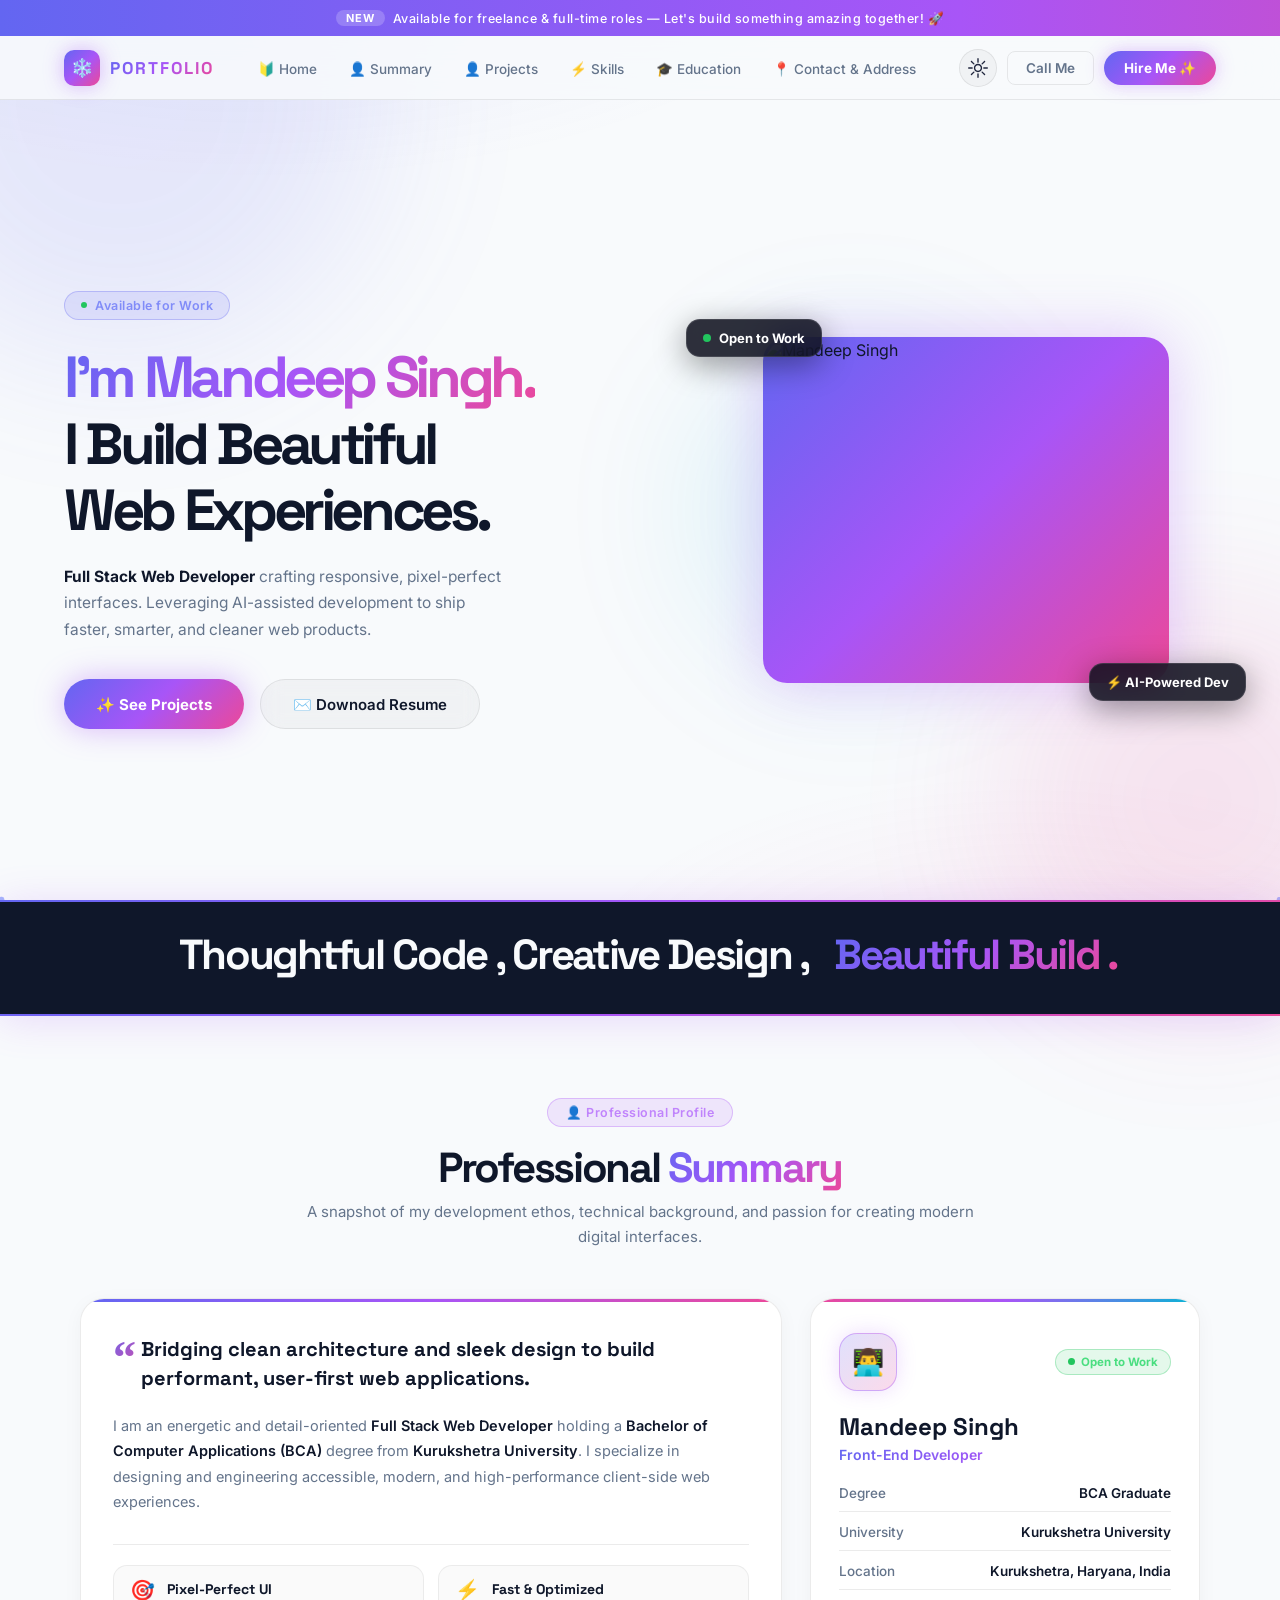
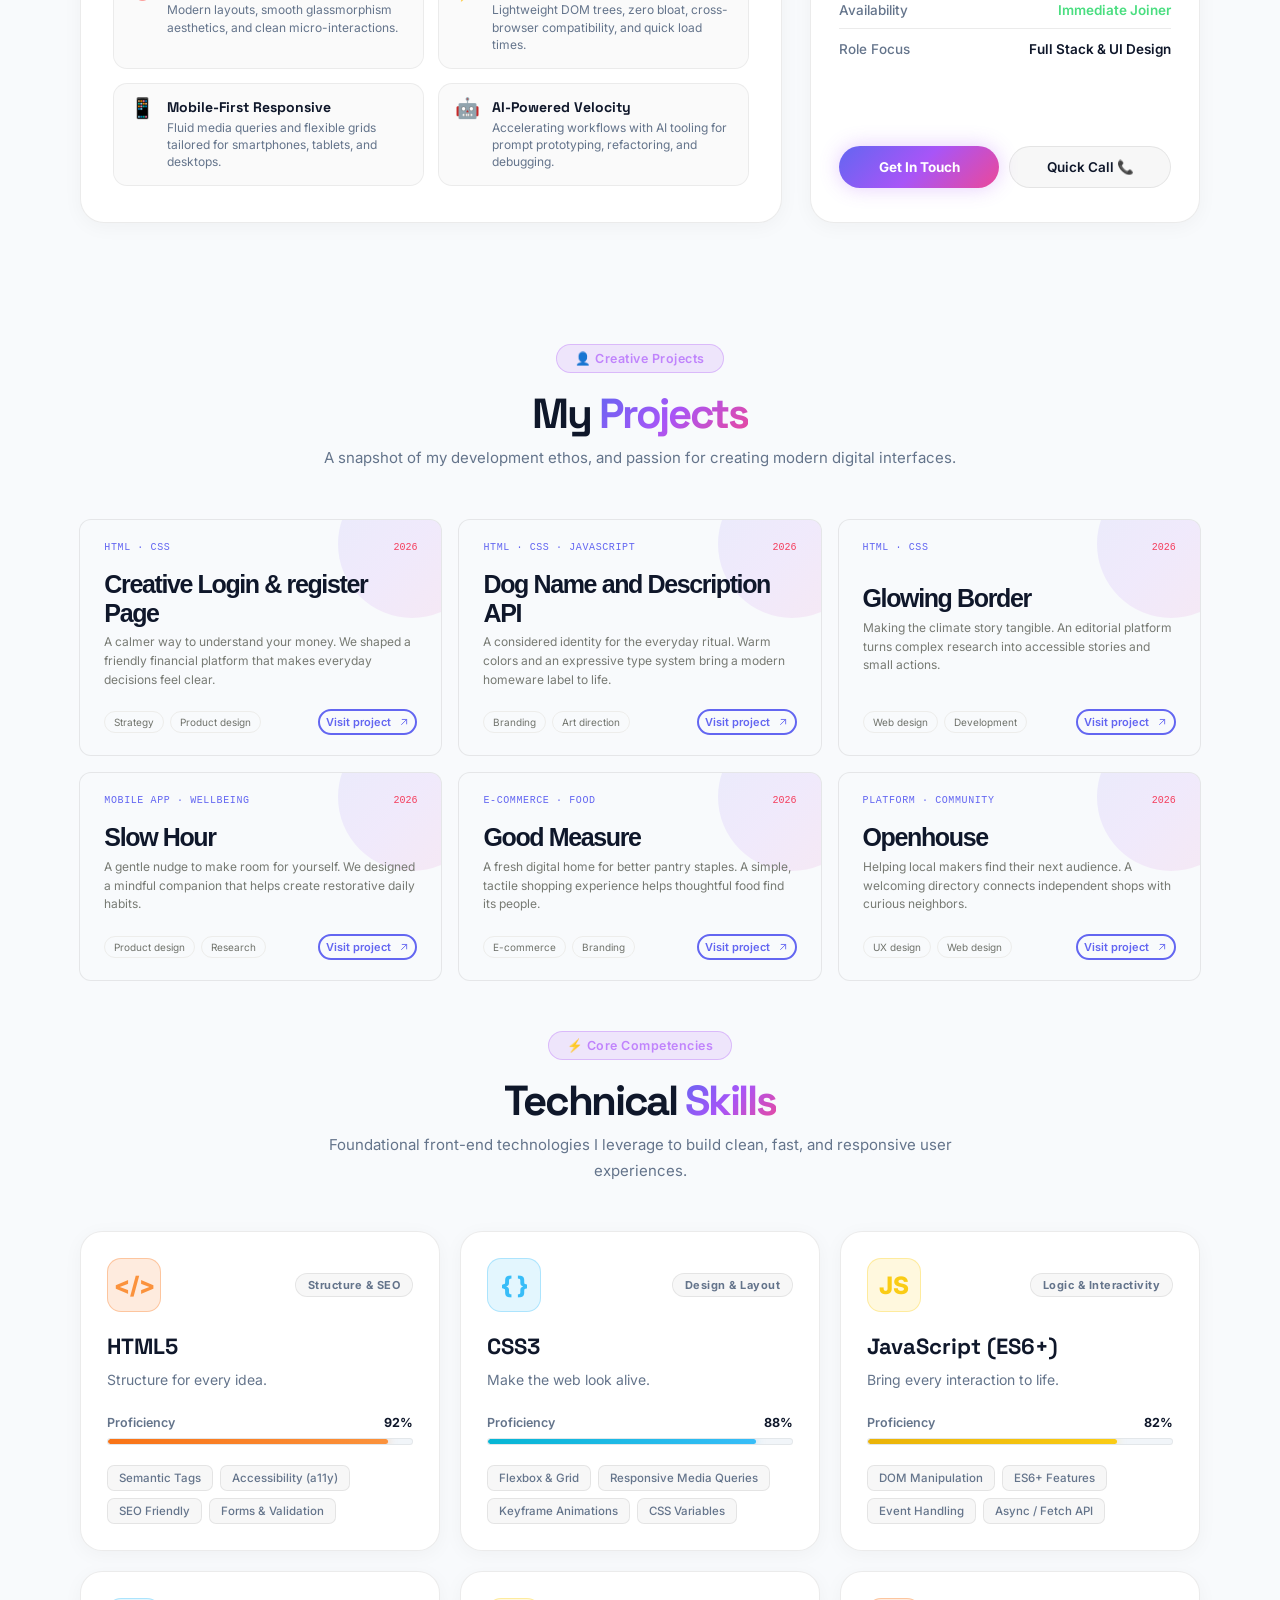
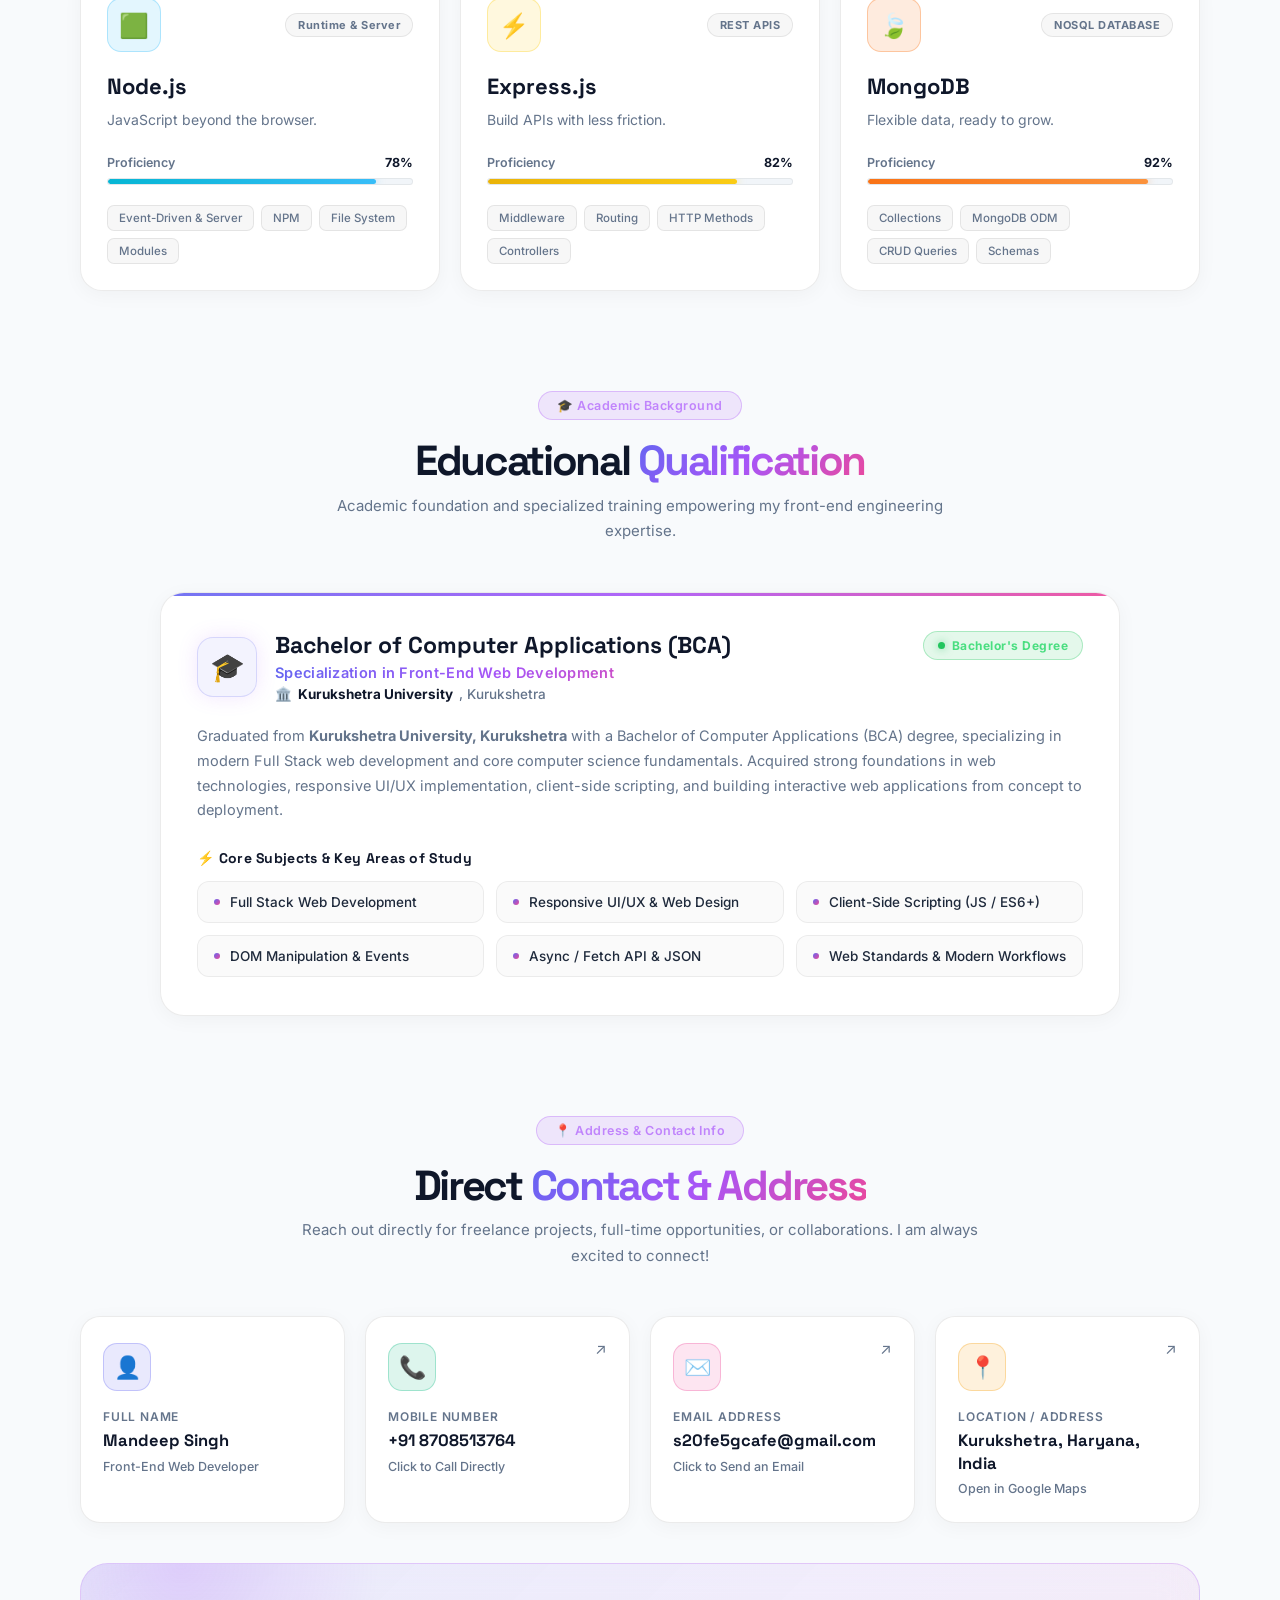
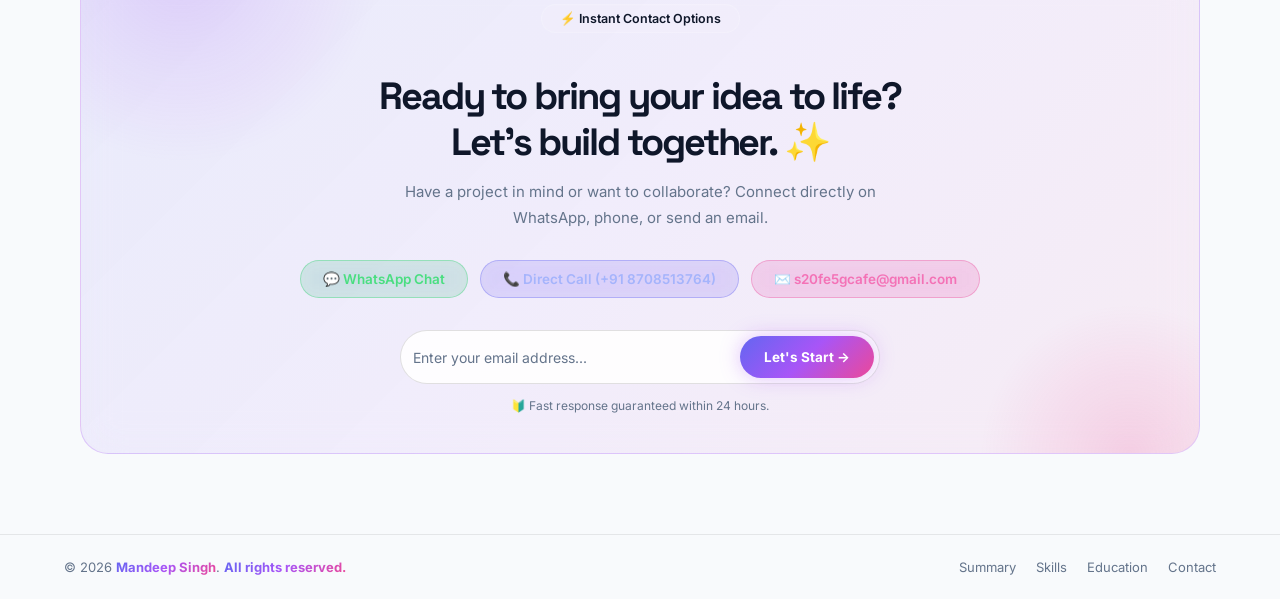
==== commit b6172913: "Update index.html" ====
--- a/index.html
+++ b/index.html
@@ -13,7 +13,7 @@
     <link rel="stylesheet" href="a_resume_style.css">
 </head>
 
-<body>
+<body class="light">
     <div class="custom-cursor" id="customCursor"></div>
     <div class="custom-cursor-dot" id="customCursorDot"></div>
 
@@ -787,7 +787,7 @@
         const MOON_ICON = "moon.svg";
         const SUN_ICON = "sun.svg";
 
-        let isDark = true;
+        let isDark = false;
 
         toggleBtn.addEventListener('click', () => {
             isDark = !isDark;
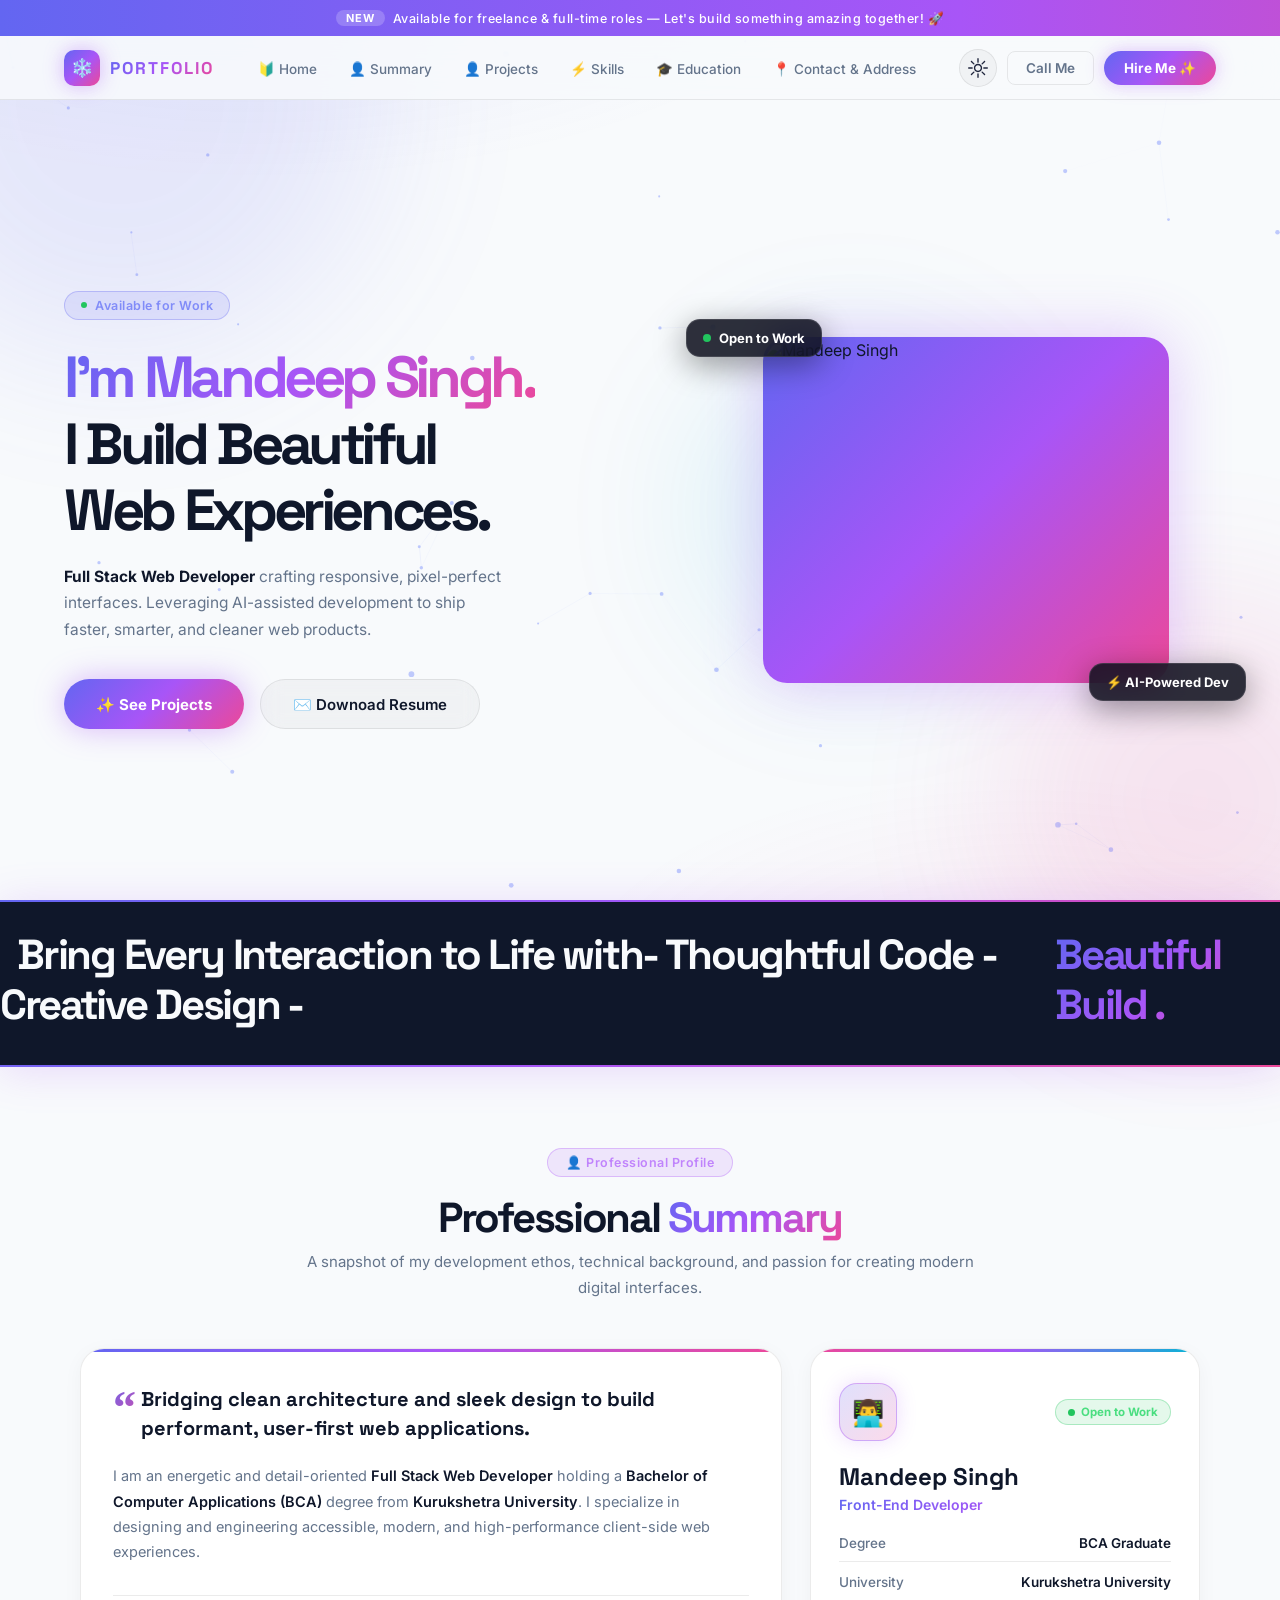
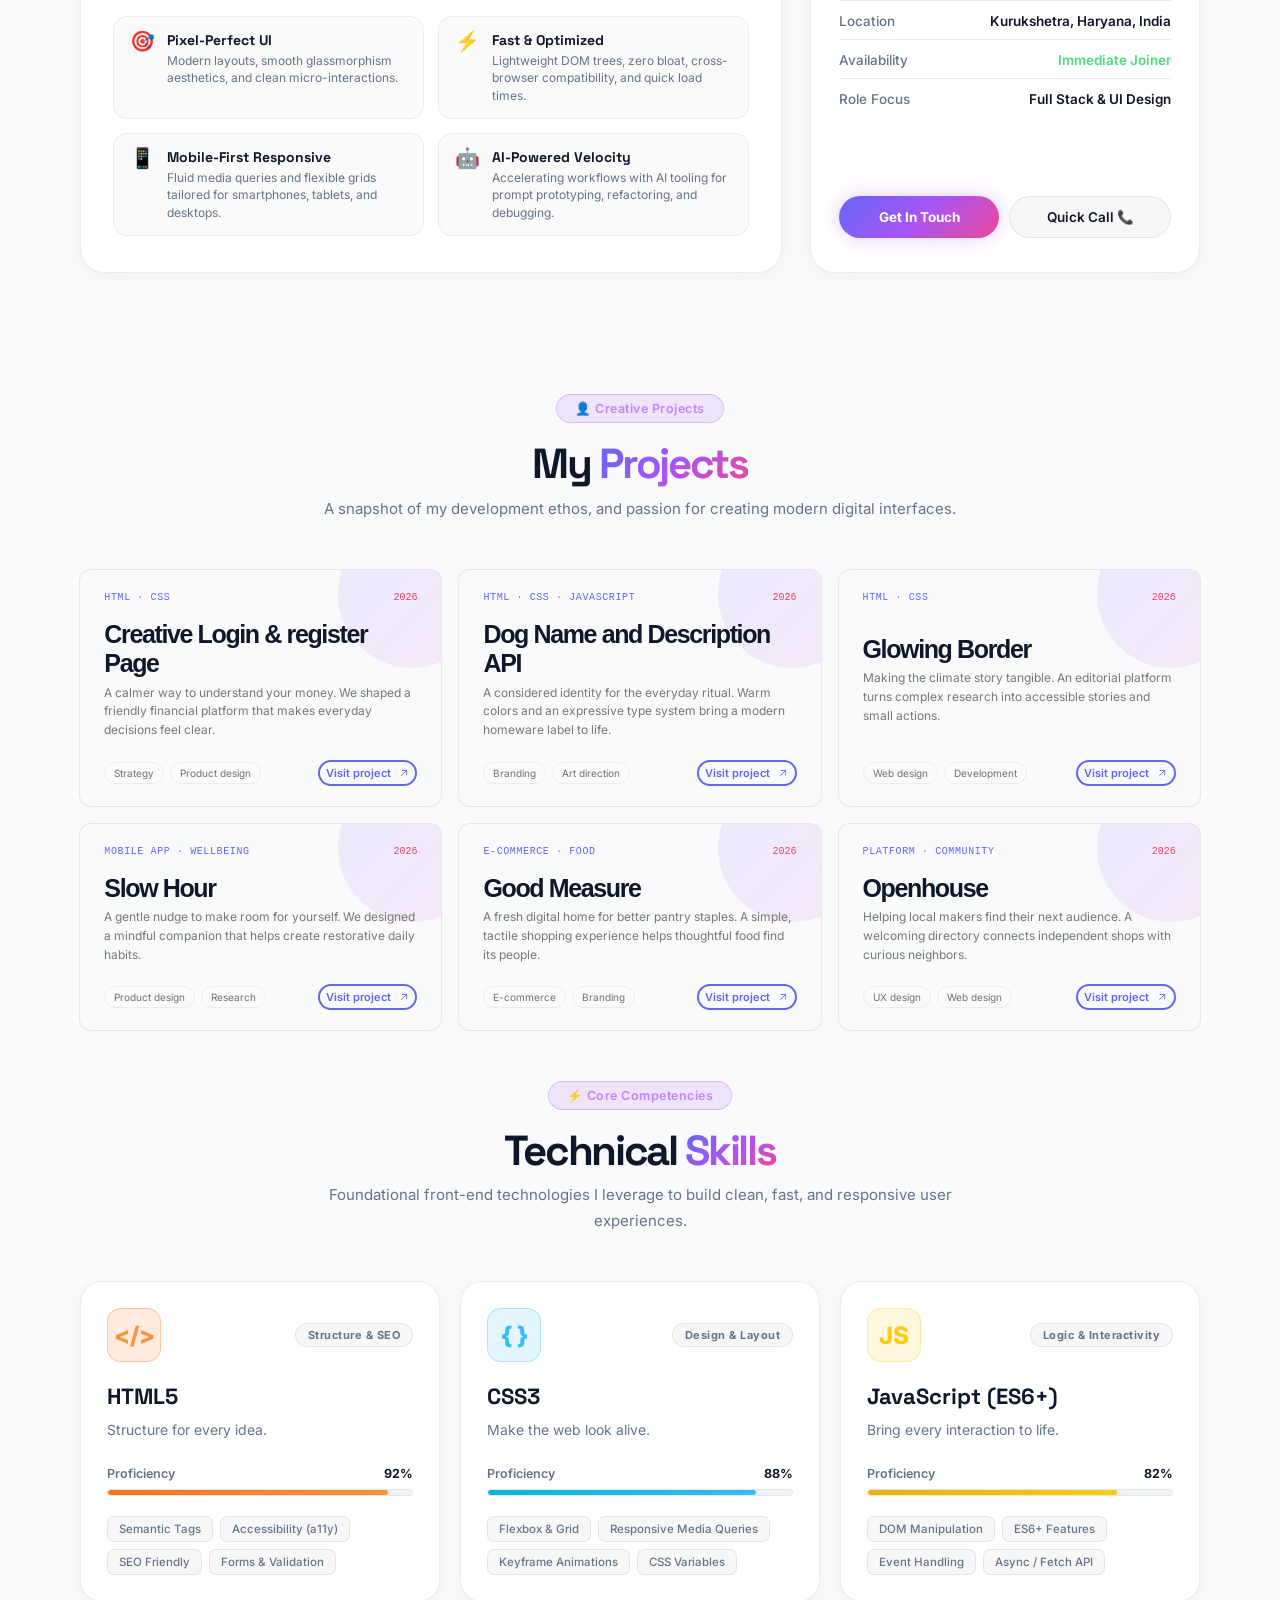
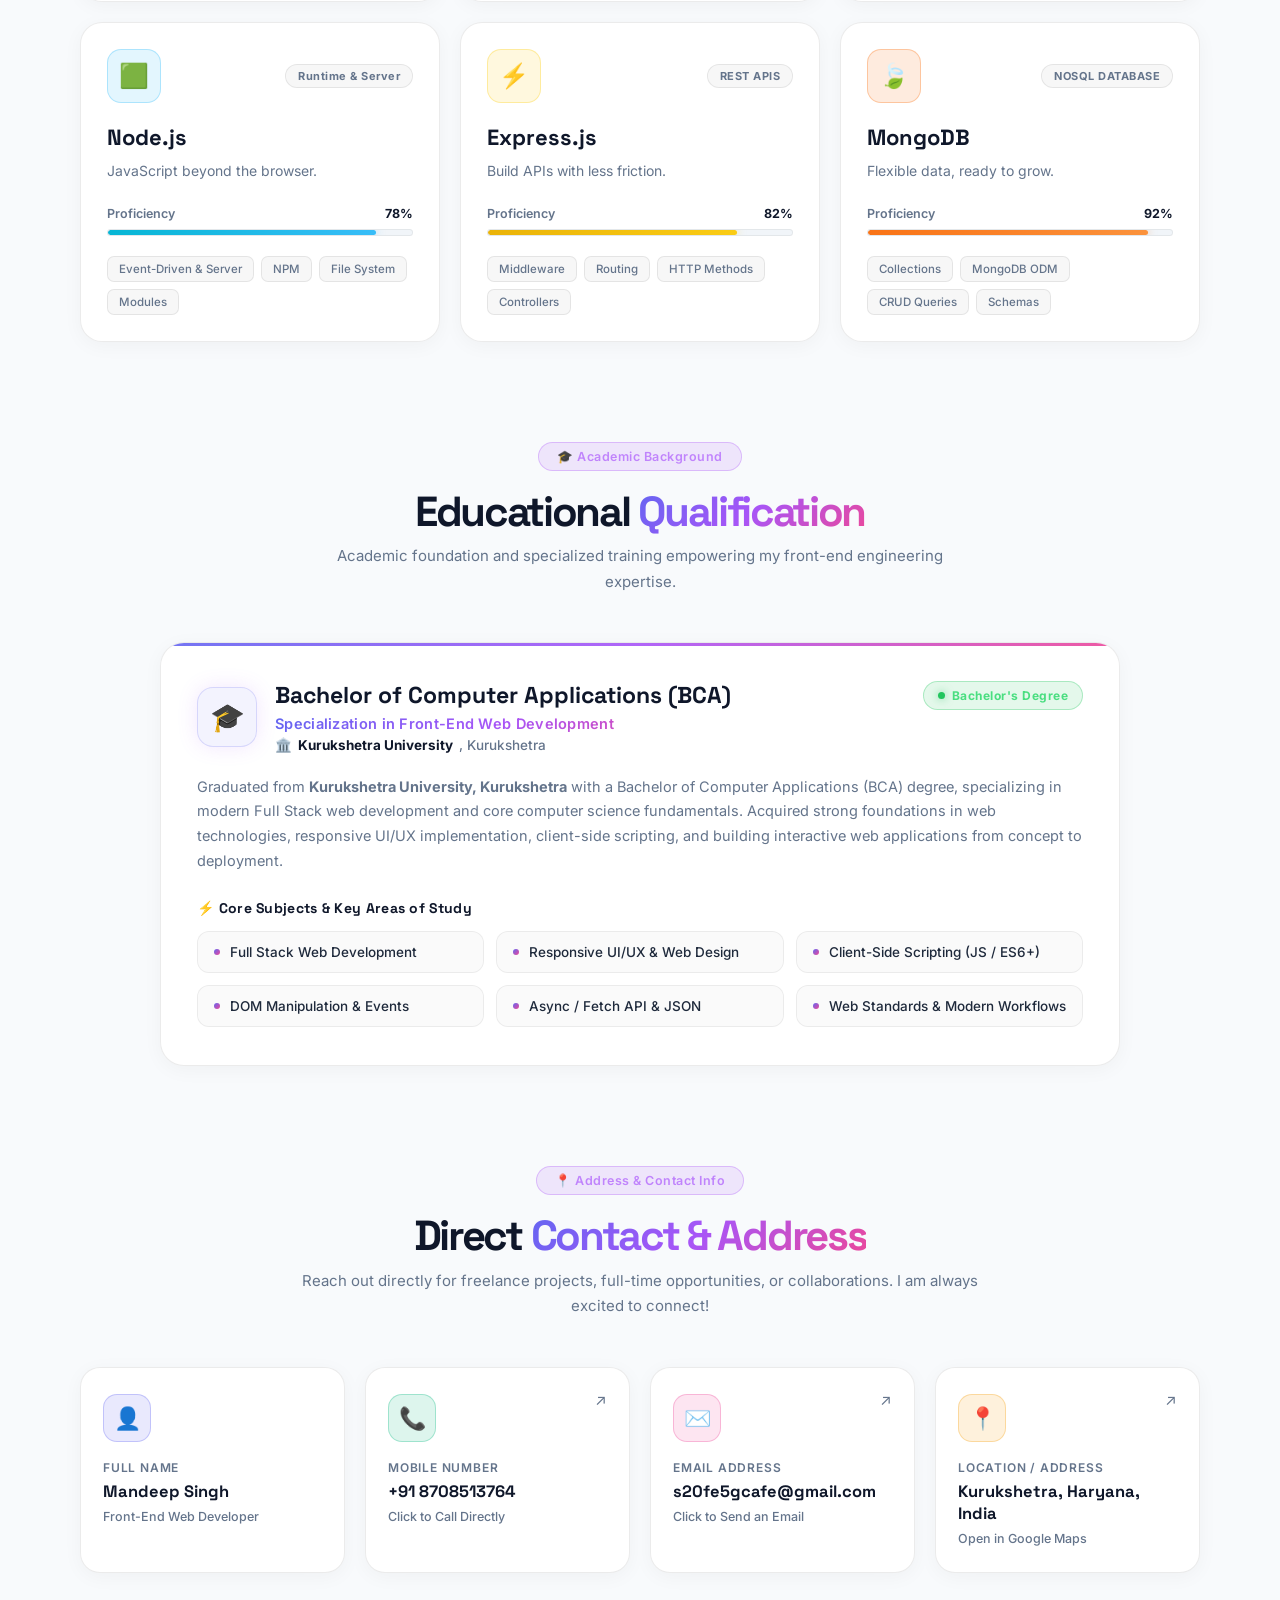
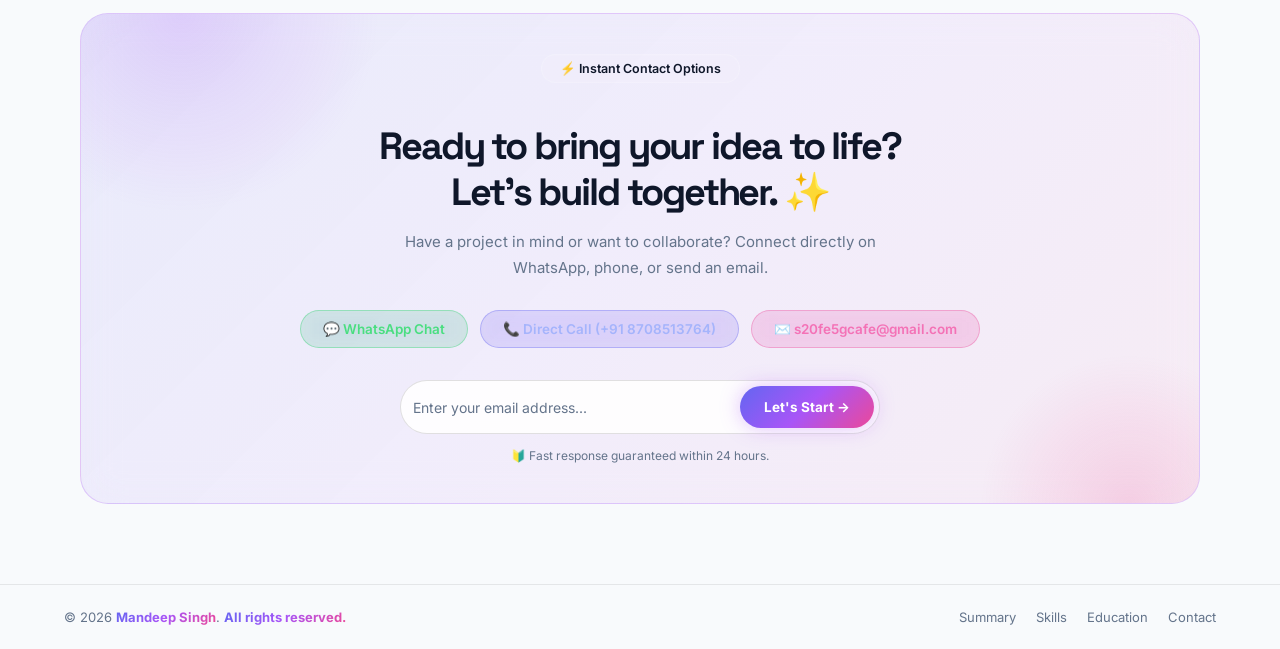
==== commit 645aa7b6: "Update index.html" ====
--- a/index.html
+++ b/index.html
@@ -94,7 +94,7 @@
             <div class="stats-inner" style="background-color: var(--text);">
                 <div class="tagline">
                     <h2 class="section-title a1" style="color: var(--bg);">
-                        &nbsp; Thoughtful Code , Creative Design , &nbsp;&nbsp;<span class="gradient-text">Beautiful
+                        &nbsp; Bring Every Interaction to Life with- Thoughtful Code - Creative Design - &nbsp;&nbsp;<span class="gradient-text">Beautiful
                             Build .</span></h2>
                 </div>
             </div>
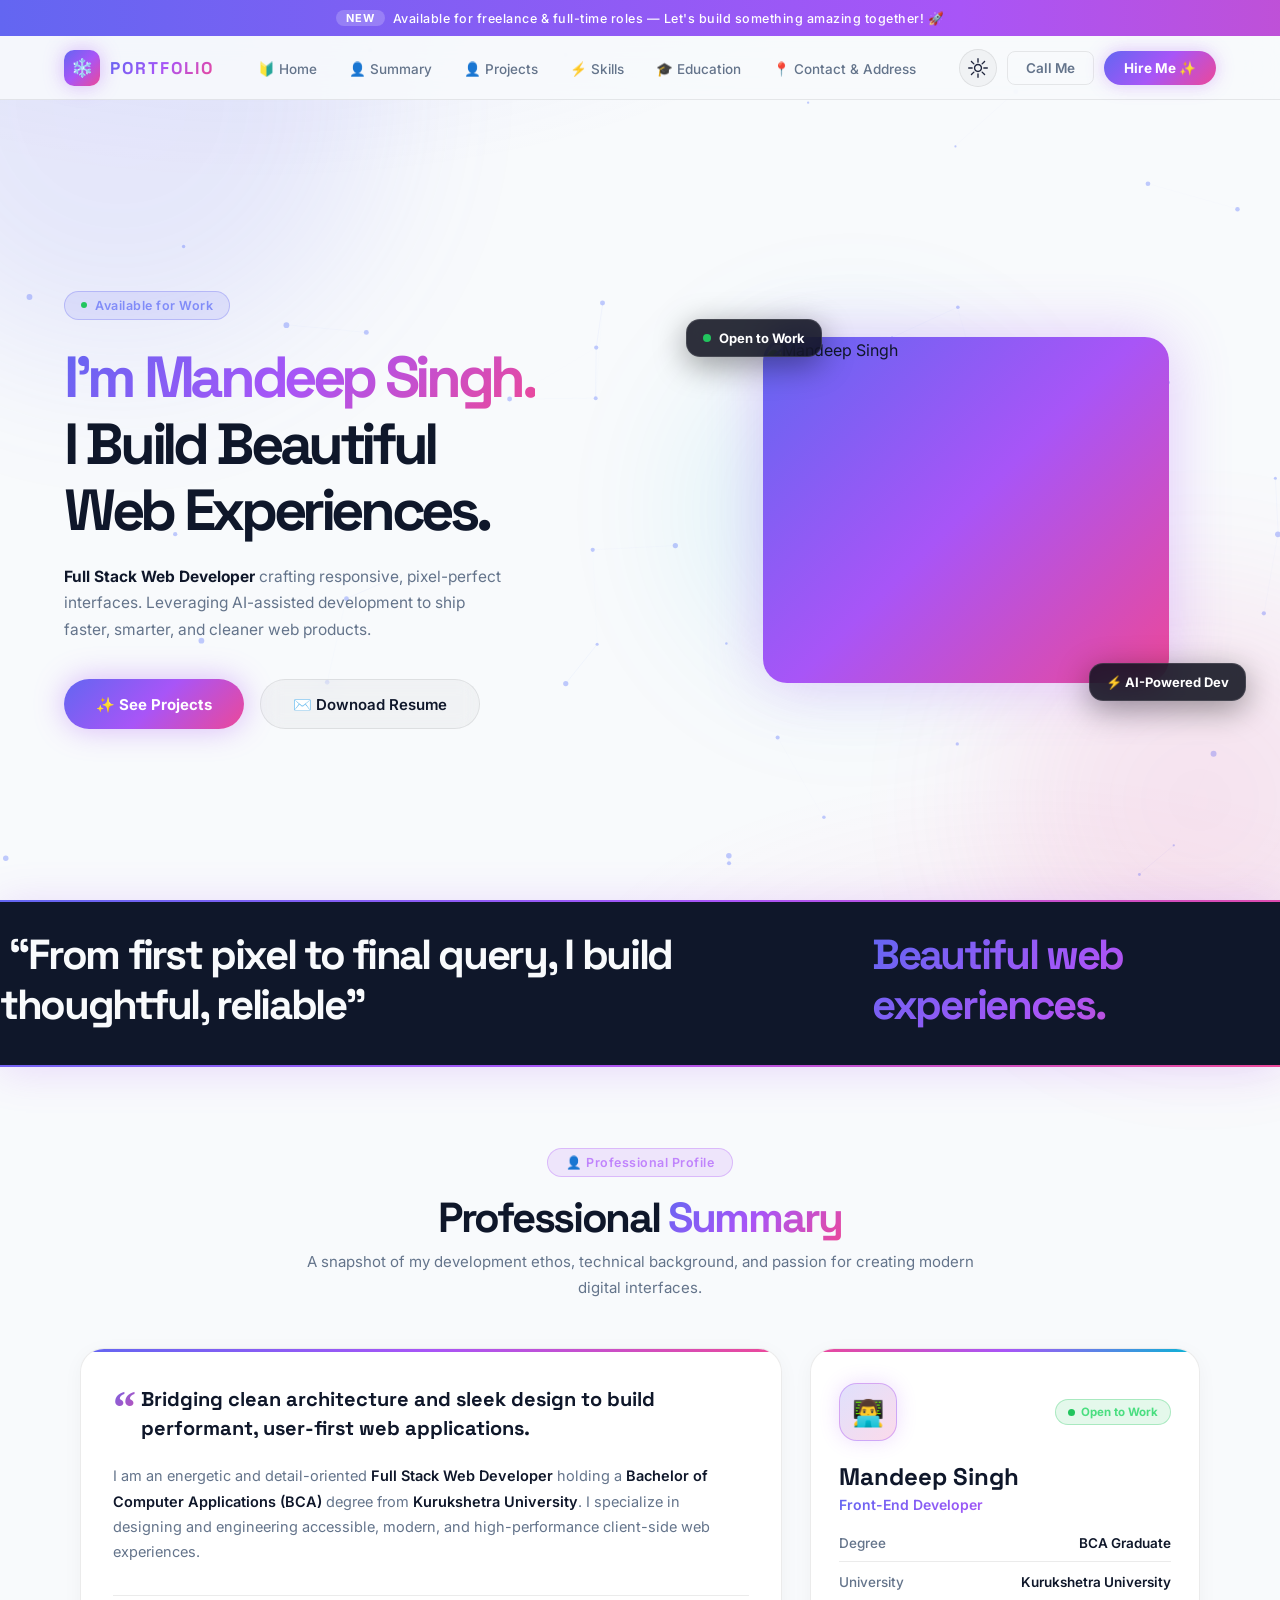
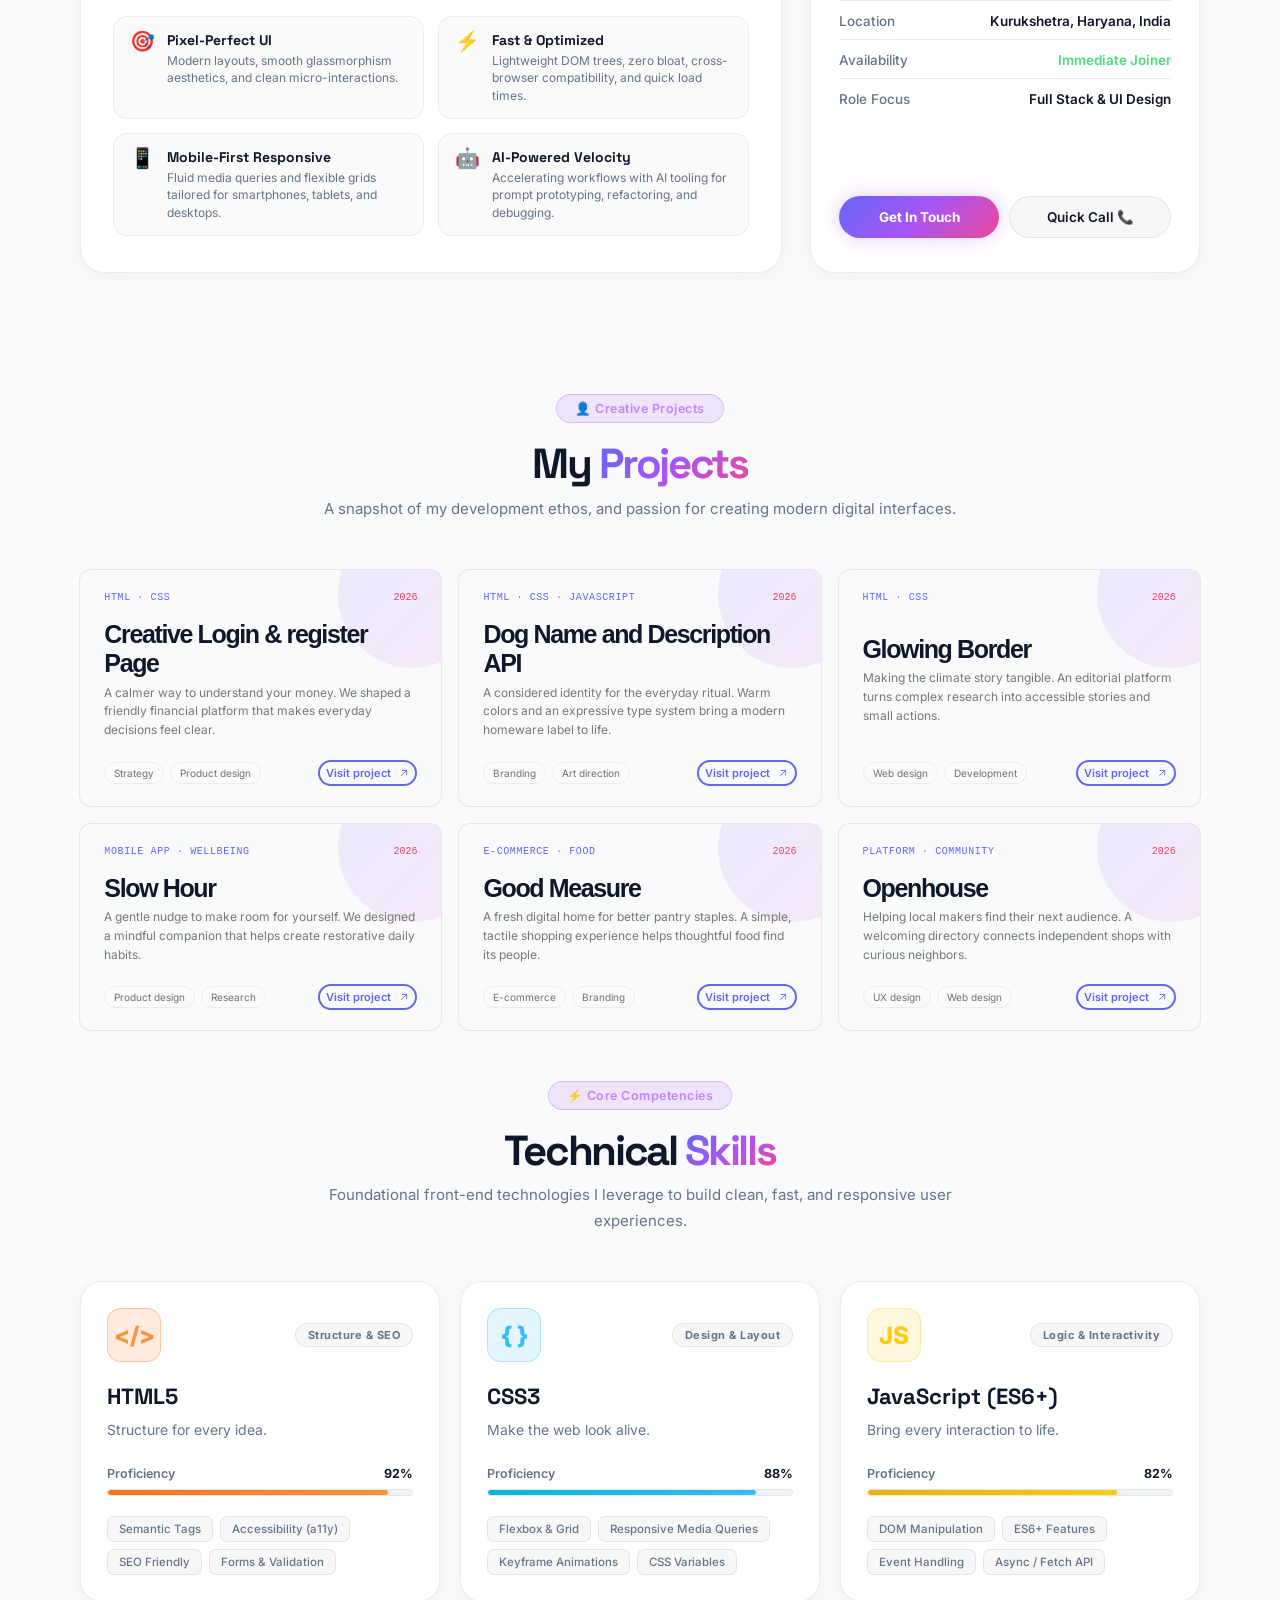
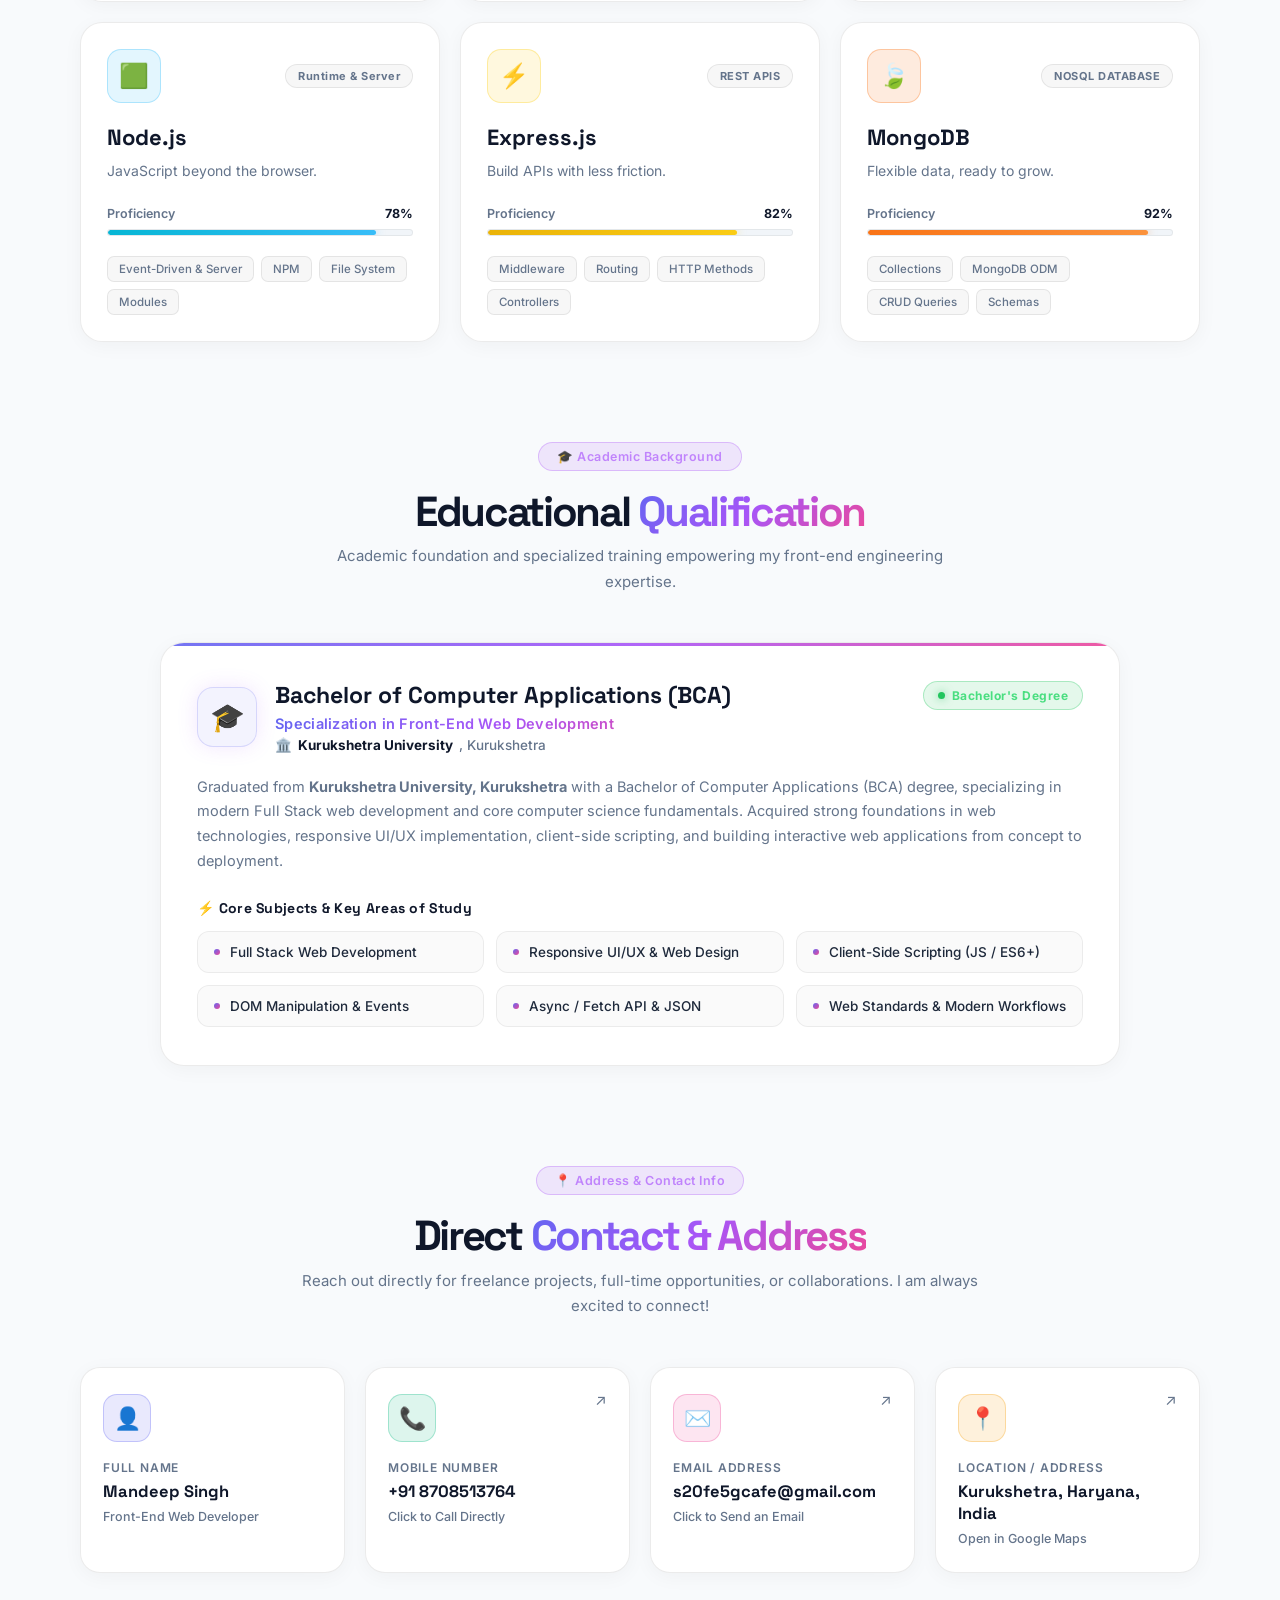
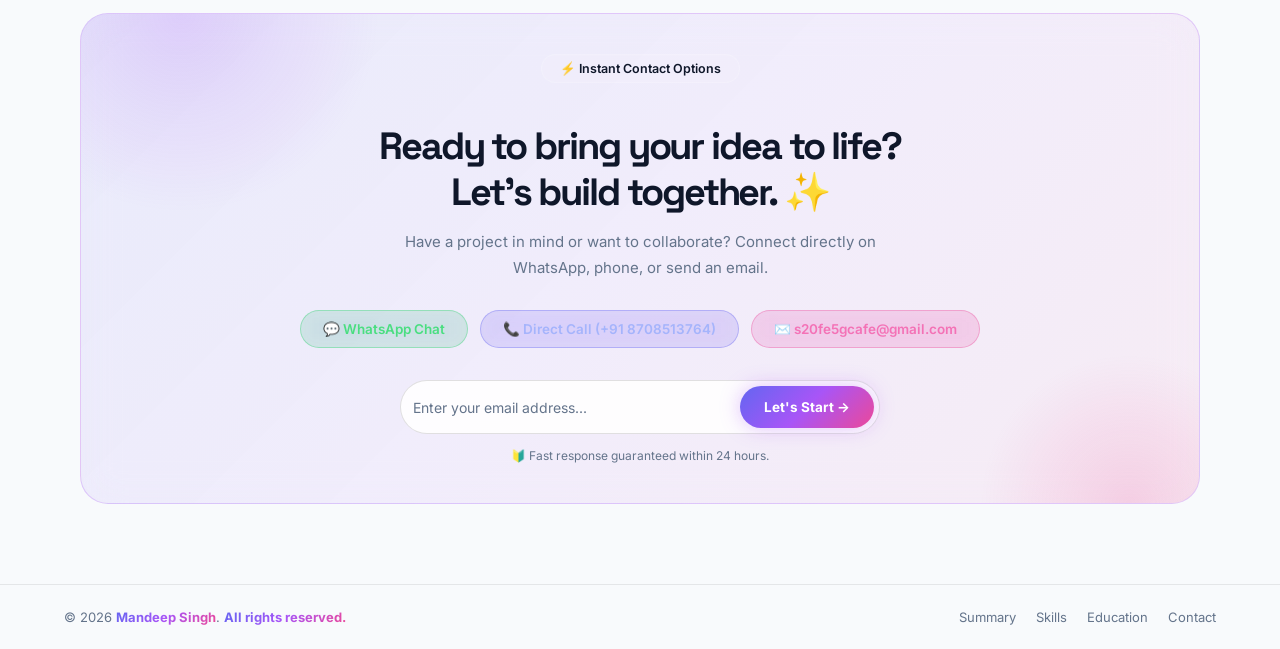
==== commit 922a5704: "Update index.html" ====
--- a/index.html
+++ b/index.html
@@ -94,8 +94,8 @@
             <div class="stats-inner" style="background-color: var(--text);">
                 <div class="tagline">
                     <h2 class="section-title a1" style="color: var(--bg);">
-                        &nbsp; Bring Every Interaction to Life with- Thoughtful Code - Creative Design - &nbsp;&nbsp;<span class="gradient-text">Beautiful
-                            Build .</span></h2>
+                        &nbsp;“From first pixel to final query, I build thoughtful, reliable”&nbsp;<span class="gradient-text">Beautiful
+                           web experiences.</span></h2>
                 </div>
             </div>
         </div>
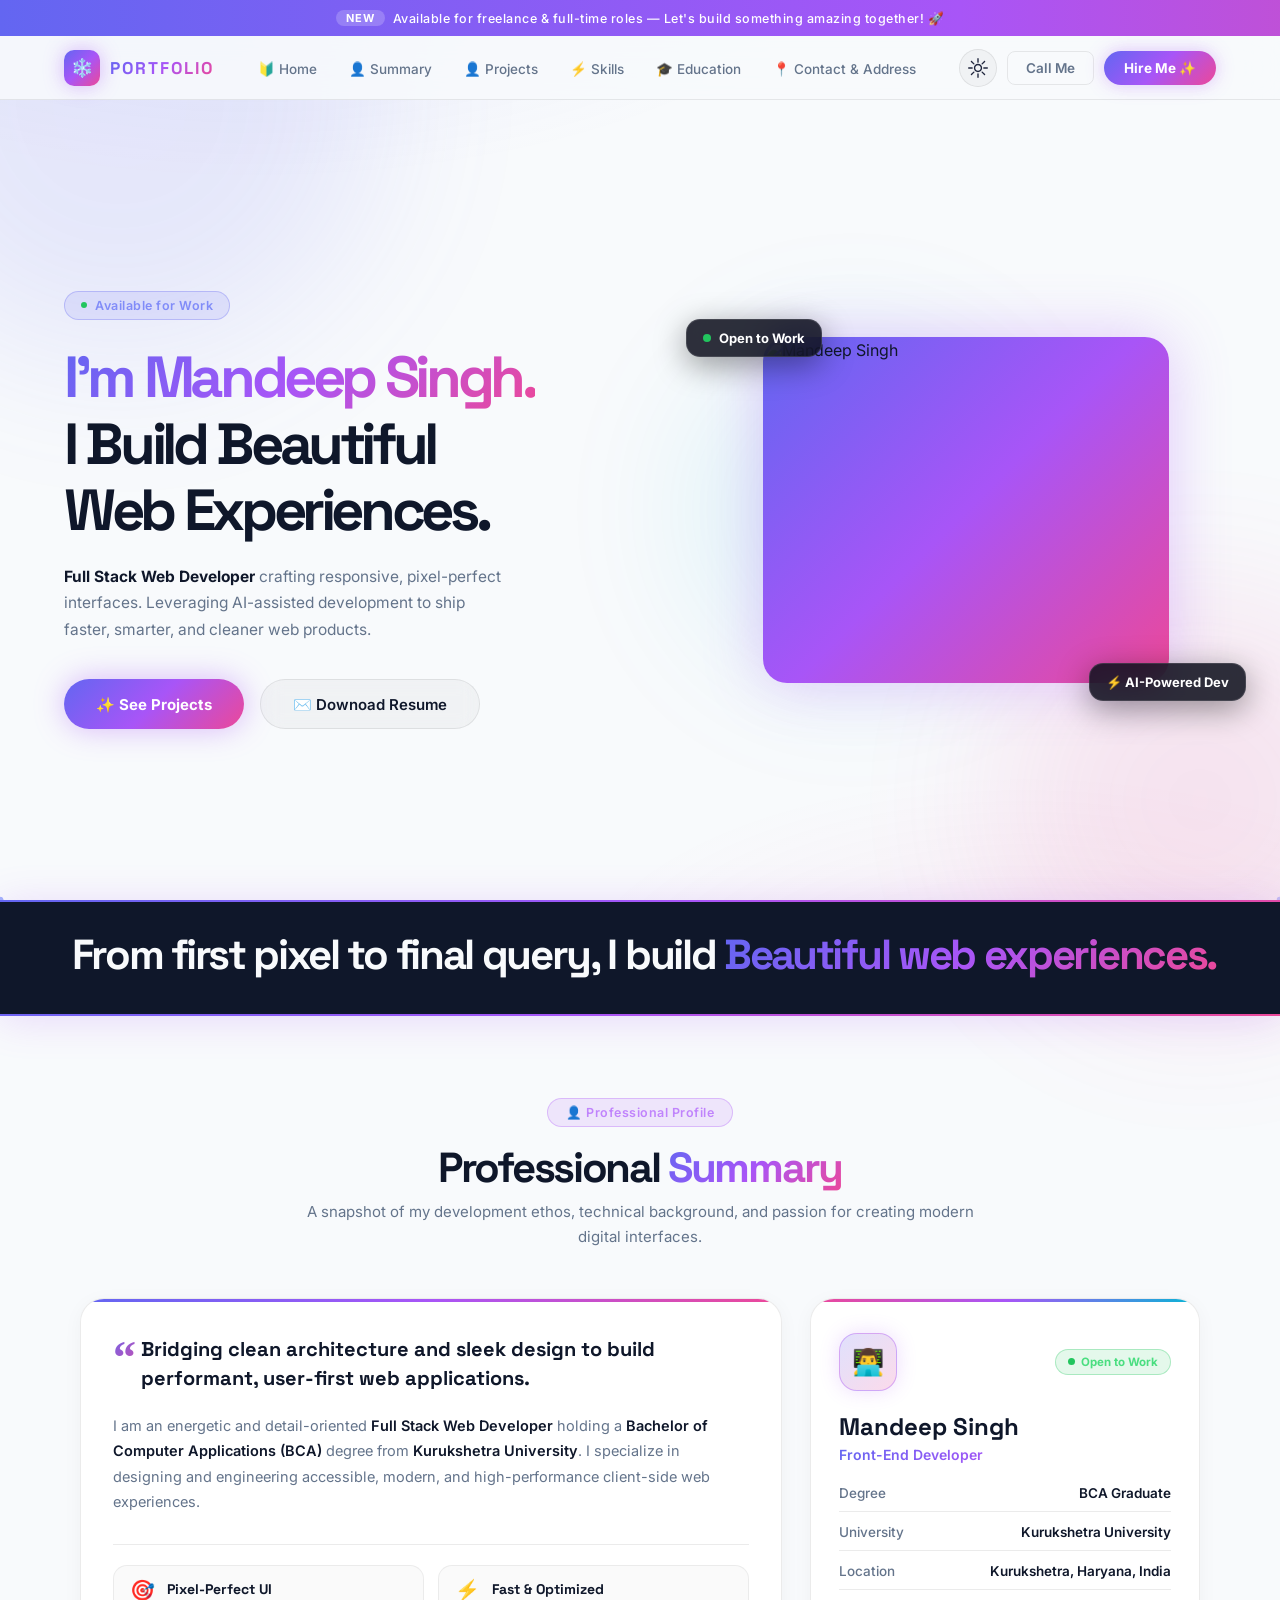
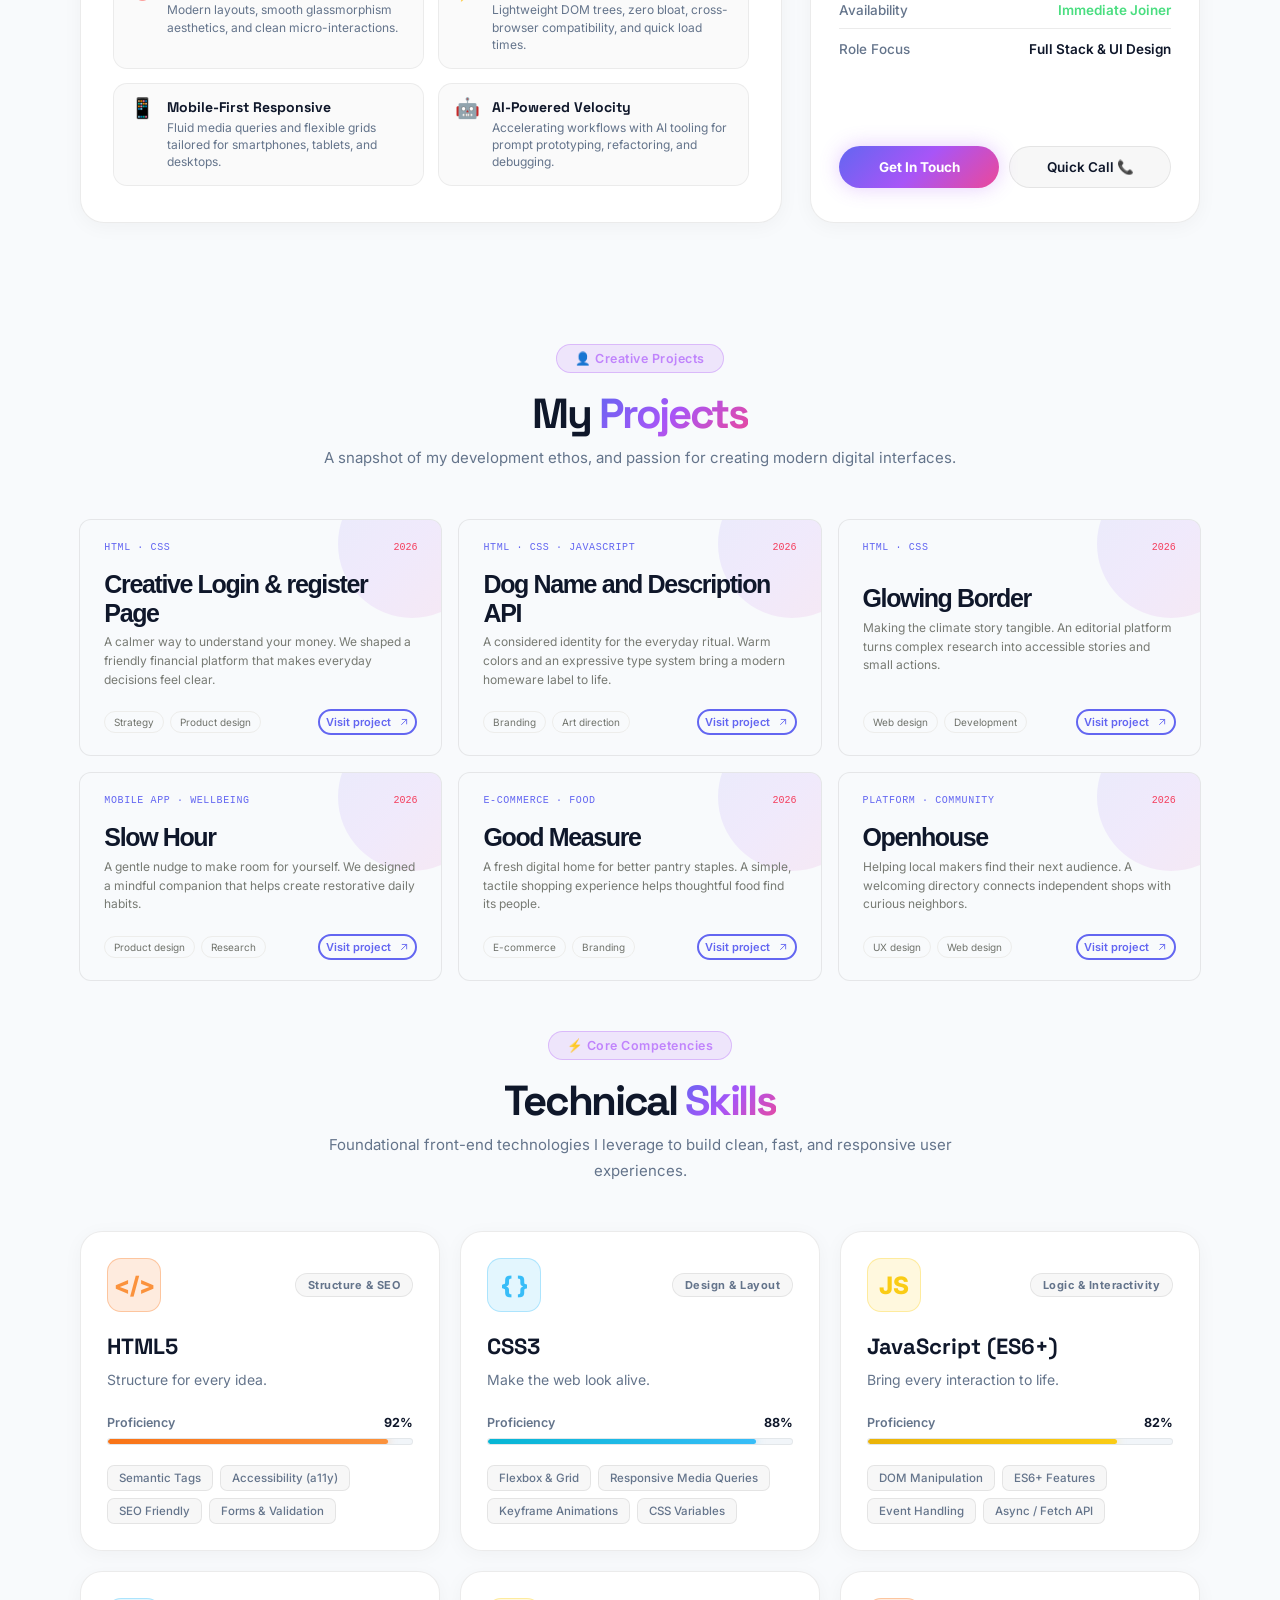
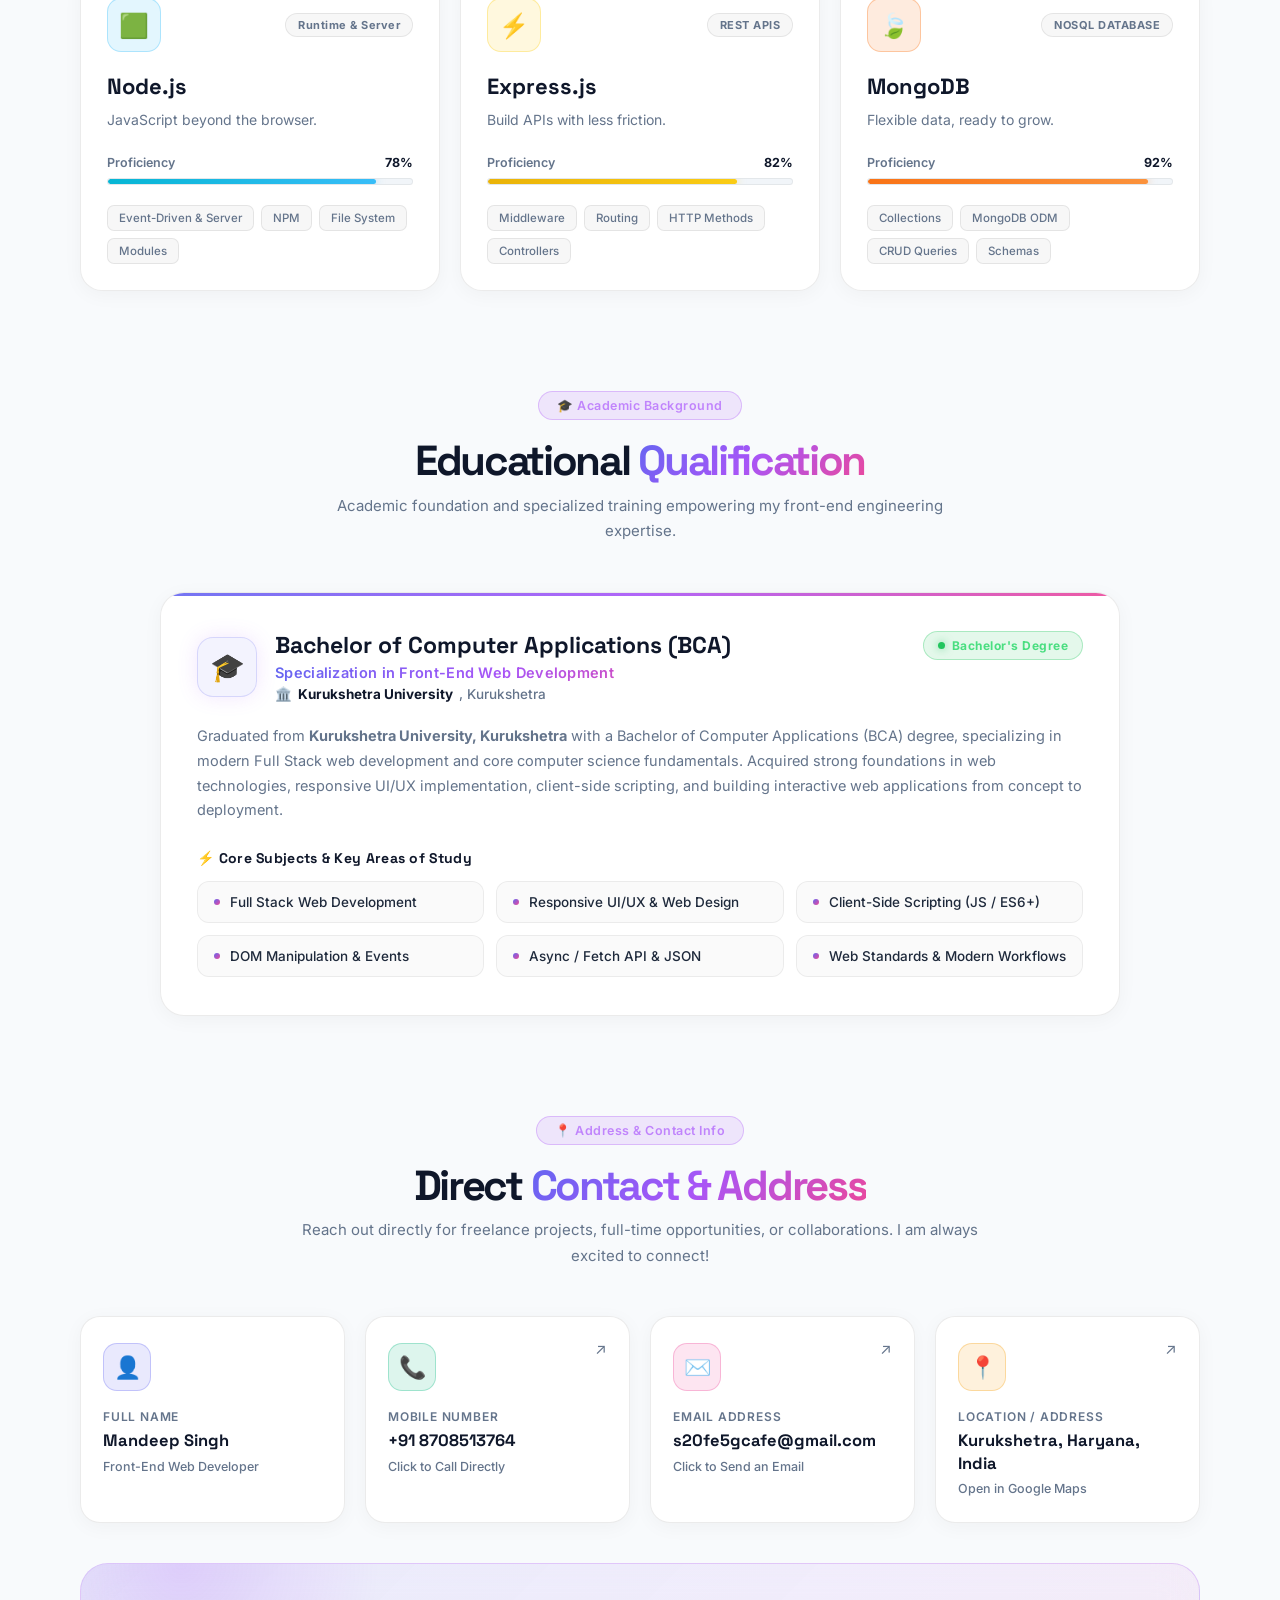
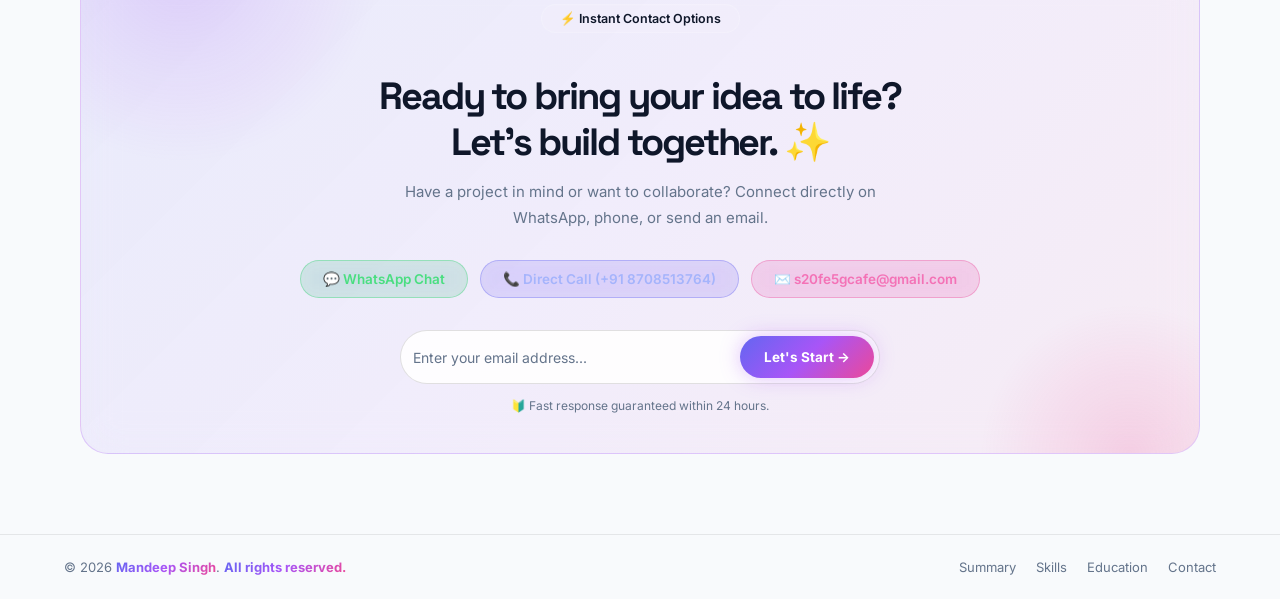
==== commit 6eab3afb: "Update index.html" ====
--- a/index.html
+++ b/index.html
@@ -94,7 +94,7 @@
             <div class="stats-inner" style="background-color: var(--text);">
                 <div class="tagline">
                     <h2 class="section-title a1" style="color: var(--bg);">
-                        &nbsp;“From first pixel to final query, I build thoughtful, reliable”&nbsp;<span class="gradient-text">Beautiful
+                        &nbsp;From first pixel to final query, I build&nbsp;<span class="gradient-text">Beautiful
                            web experiences.</span></h2>
                 </div>
             </div>
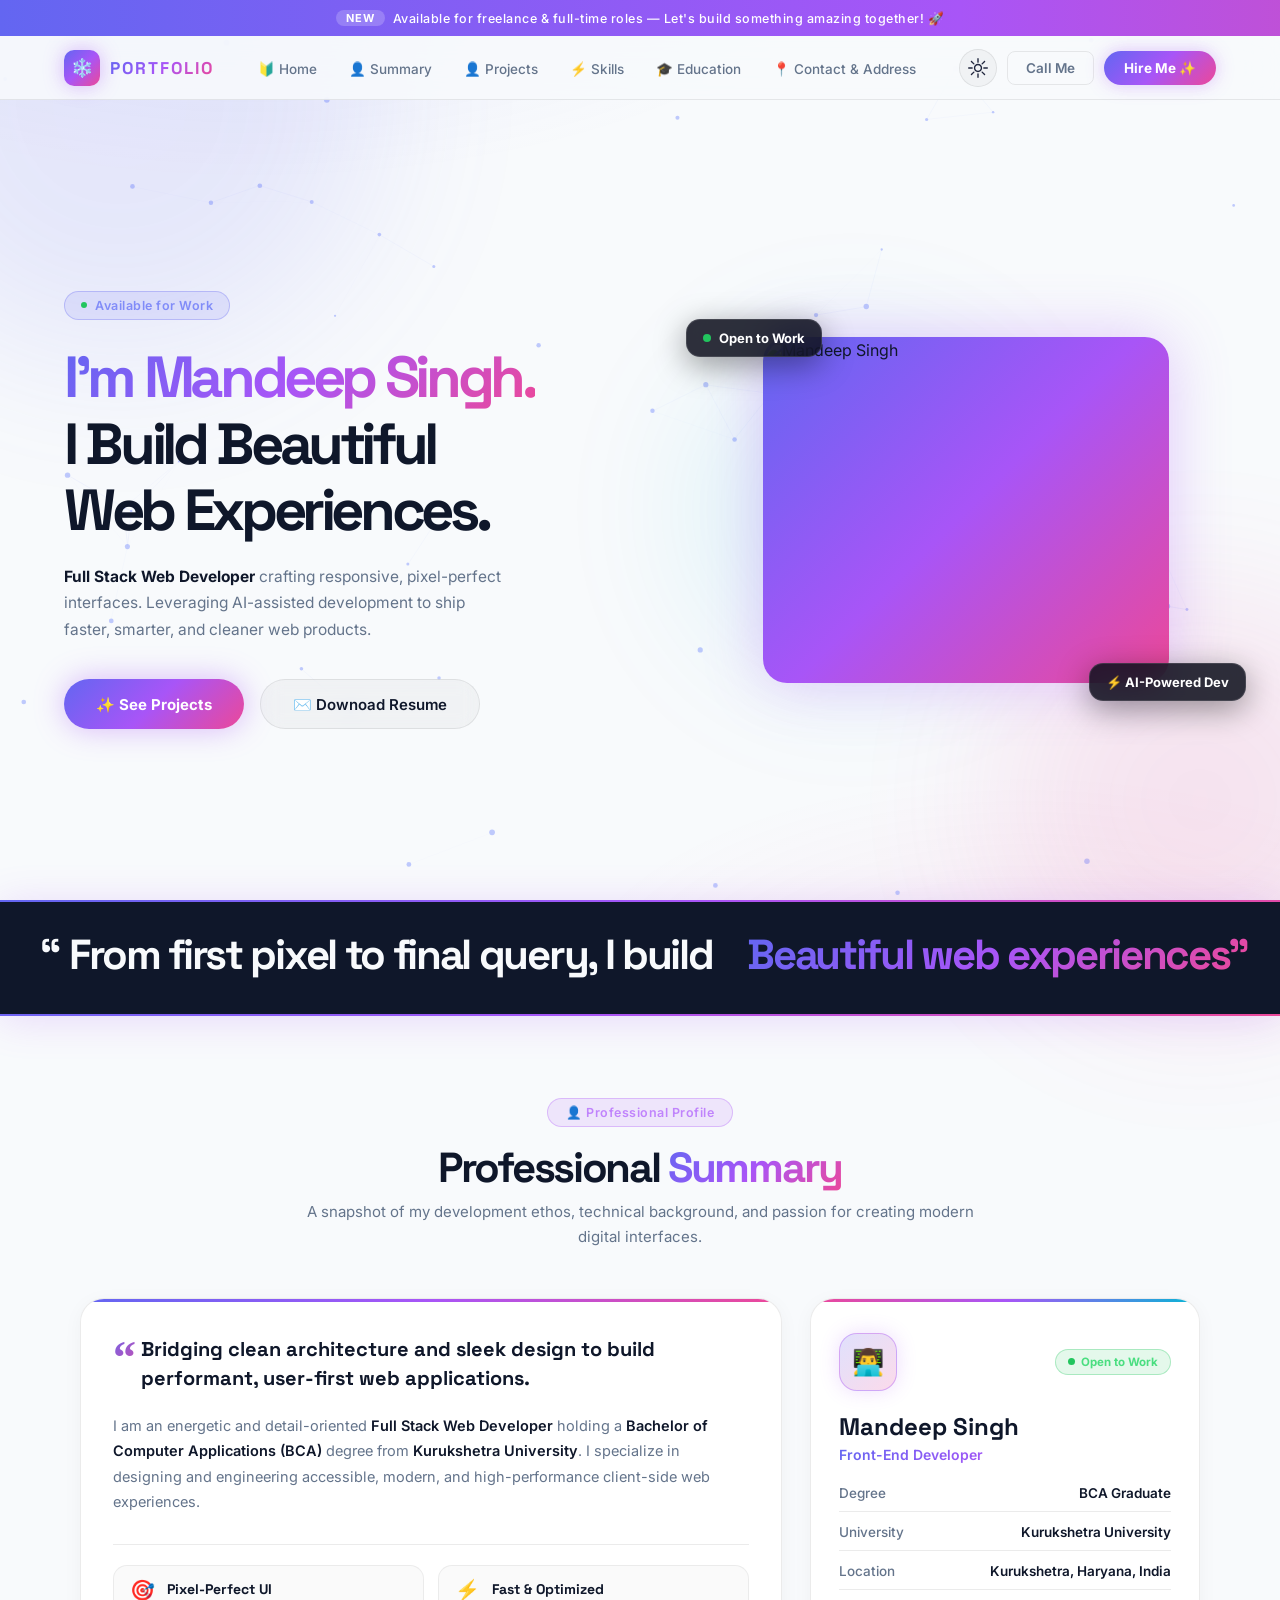
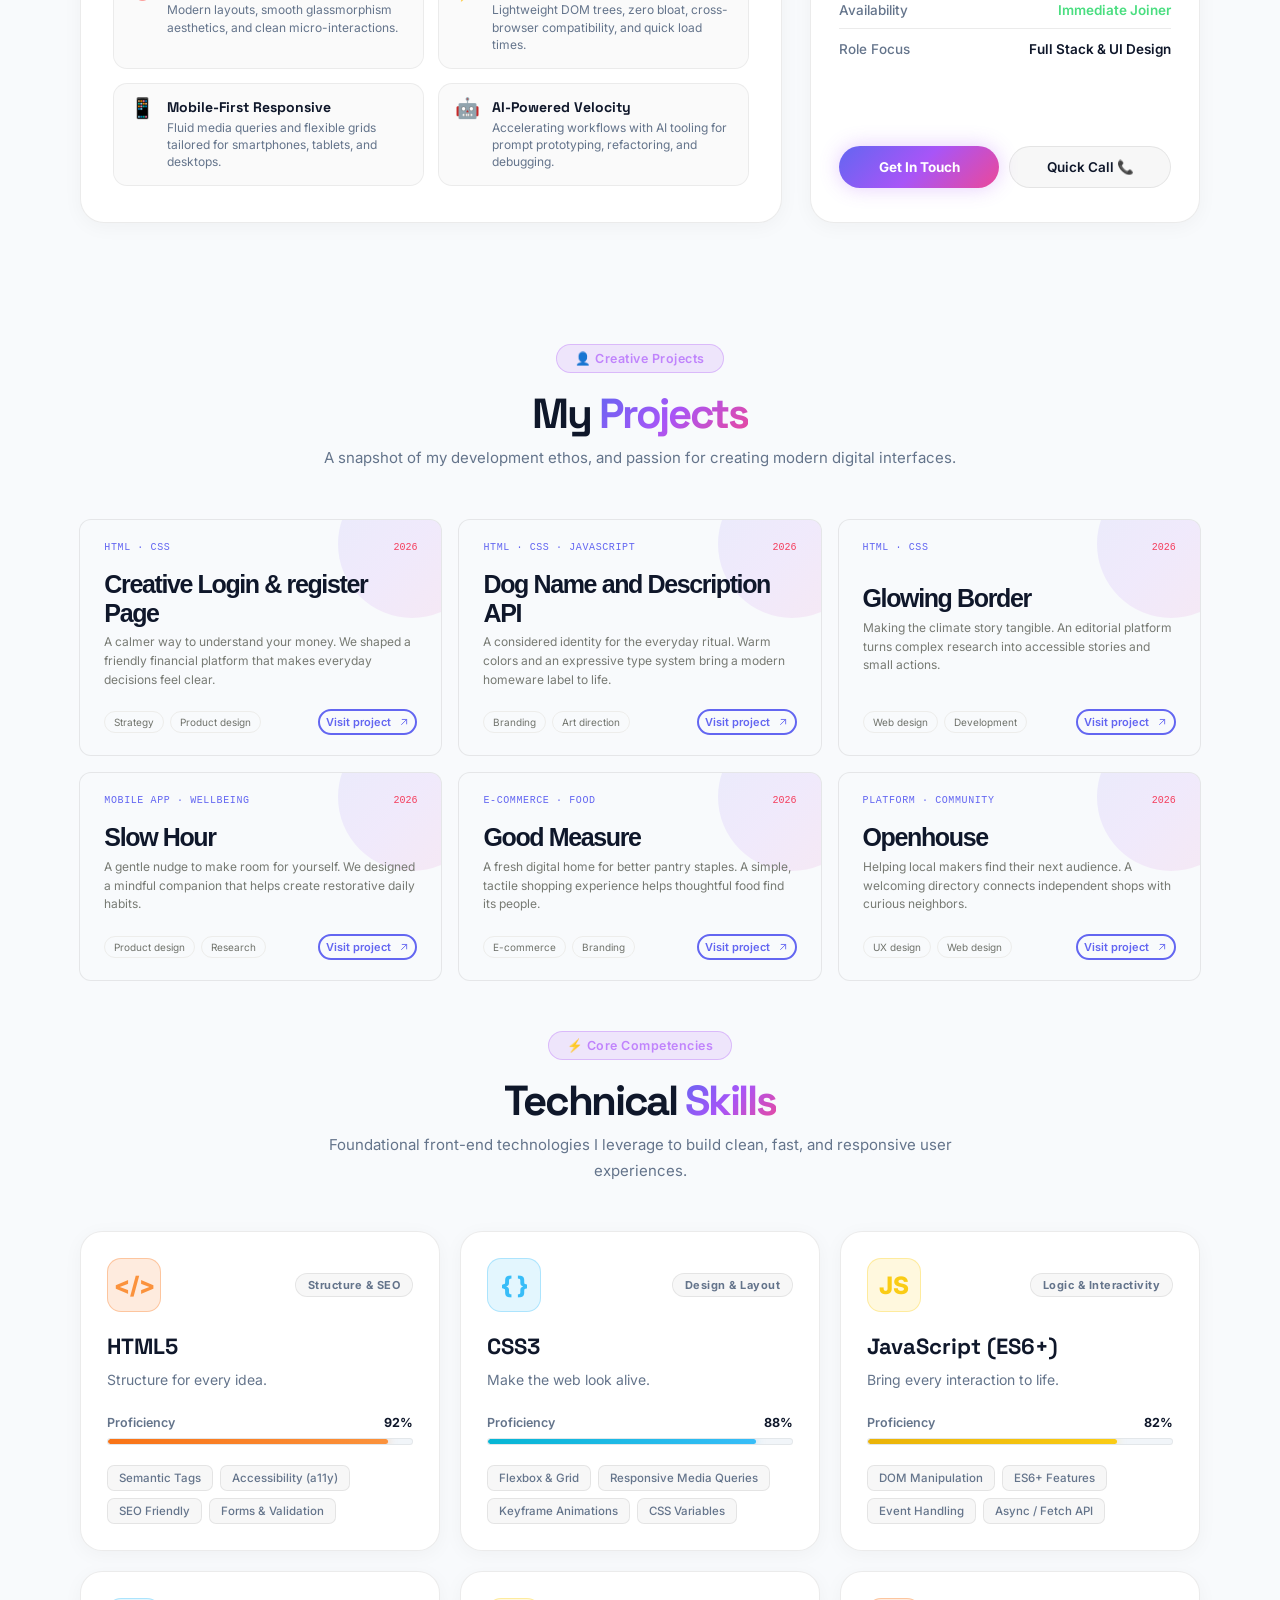
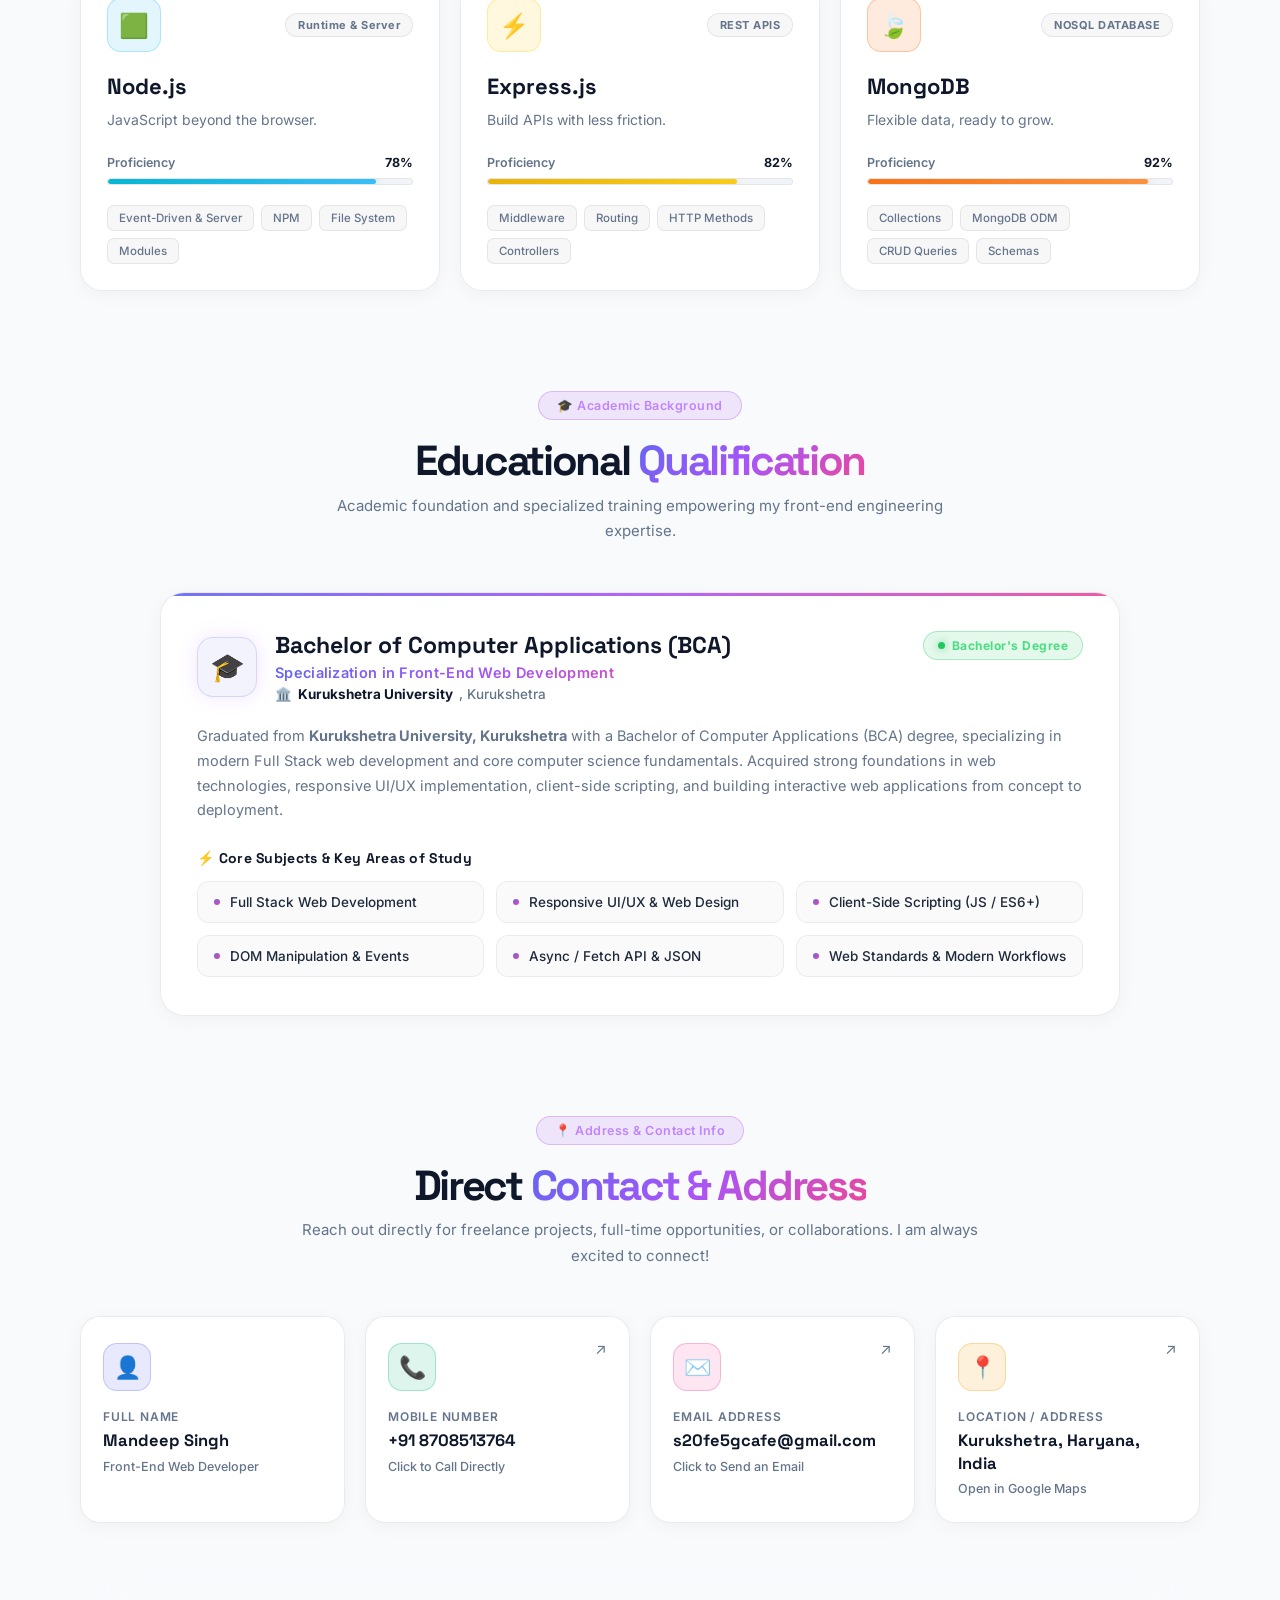
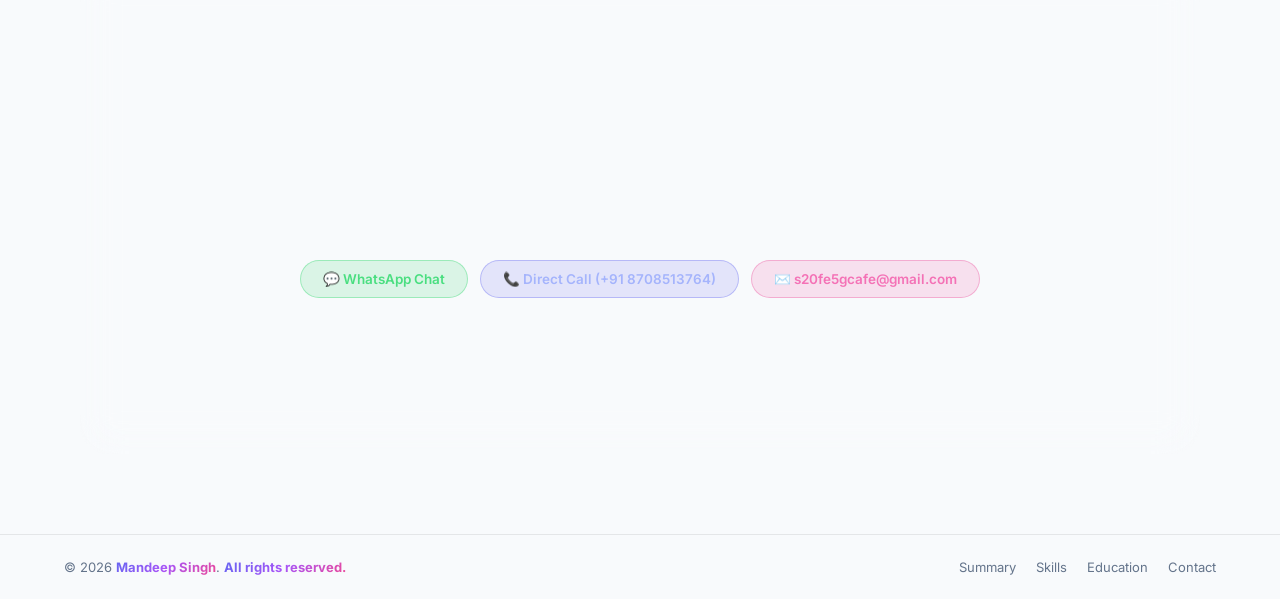
==== commit 31da69a9: "Update index.html" ====
--- a/index.html
+++ b/index.html
@@ -94,8 +94,8 @@
             <div class="stats-inner" style="background-color: var(--text);">
                 <div class="tagline">
                     <h2 class="section-title a1" style="color: var(--bg);">
-                        &nbsp;From first pixel to final query, I build&nbsp;<span class="gradient-text">Beautiful
-                           web experiences.</span></h2>
+                        &nbsp;“ From first pixel to final query, I build &nbsp; &nbsp;<span class="gradient-text">Beautiful
+                           web experiences”</span></h2>
                 </div>
             </div>
         </div>
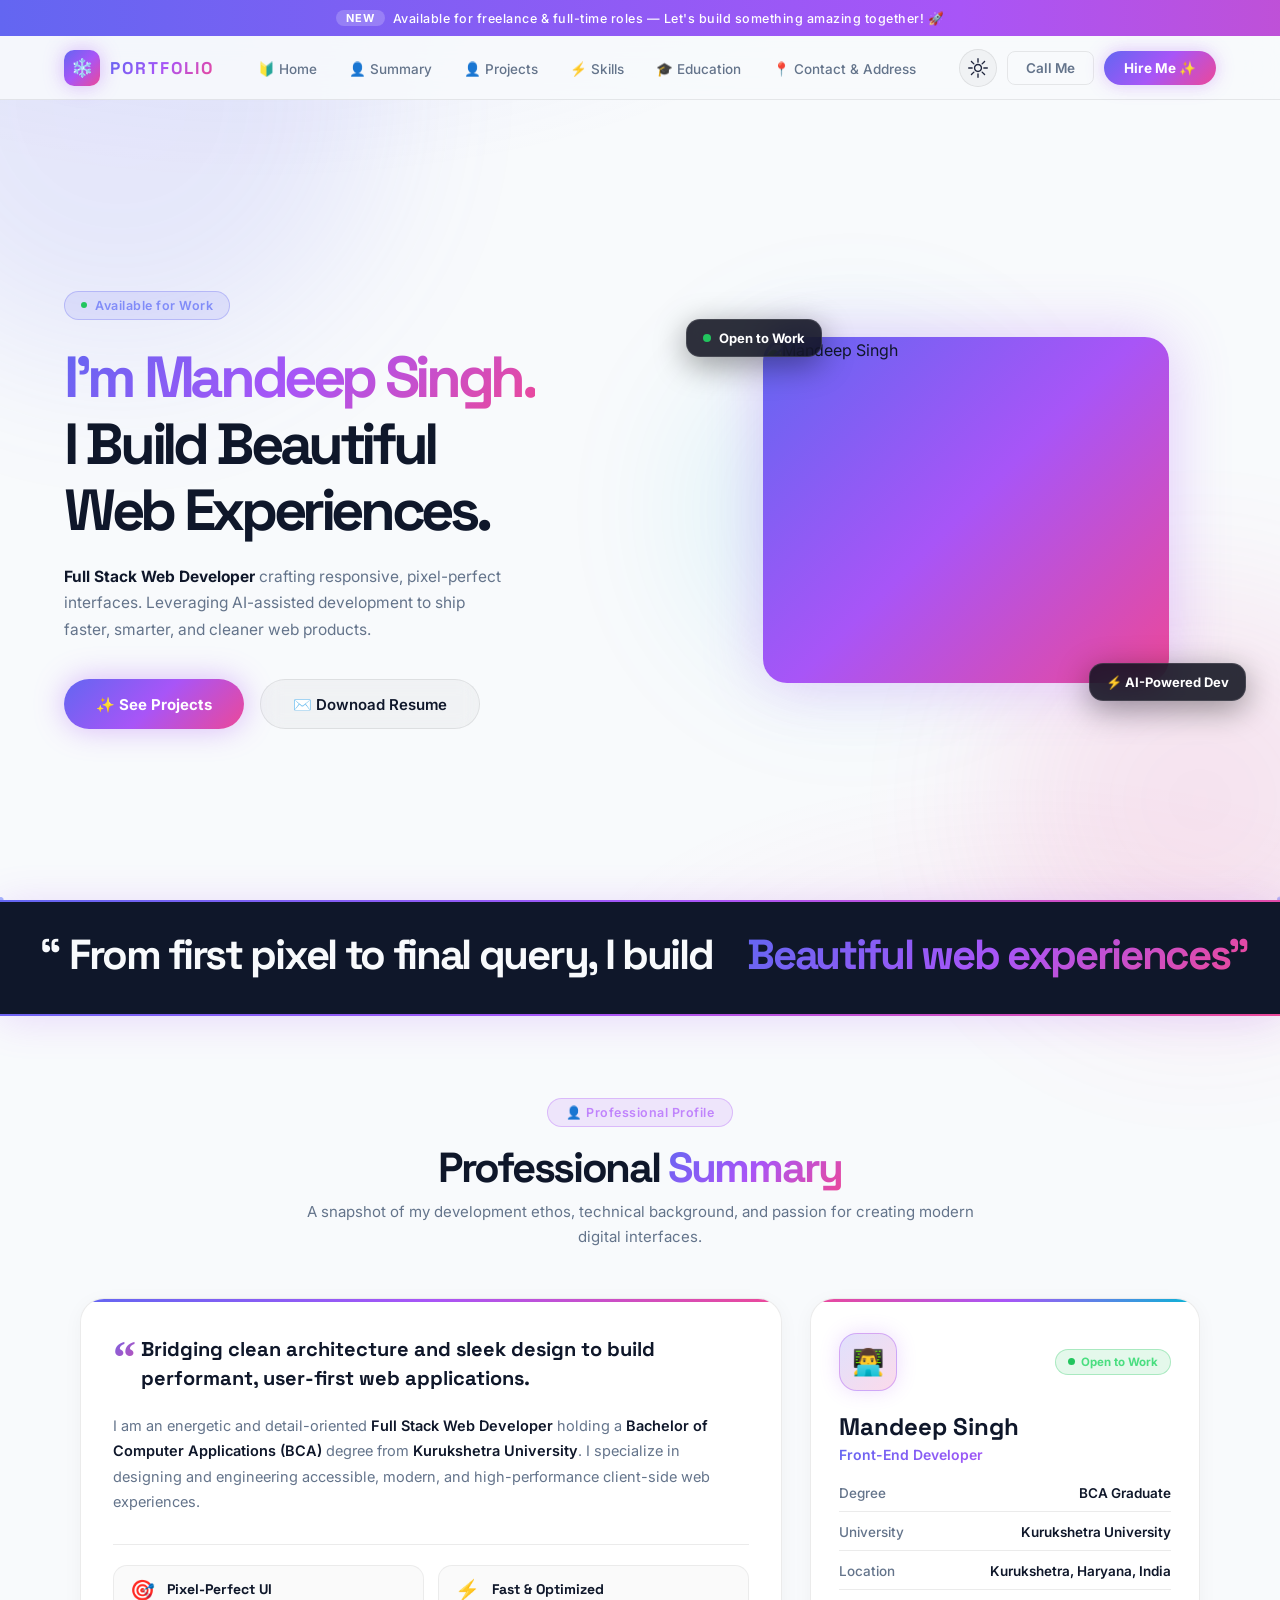
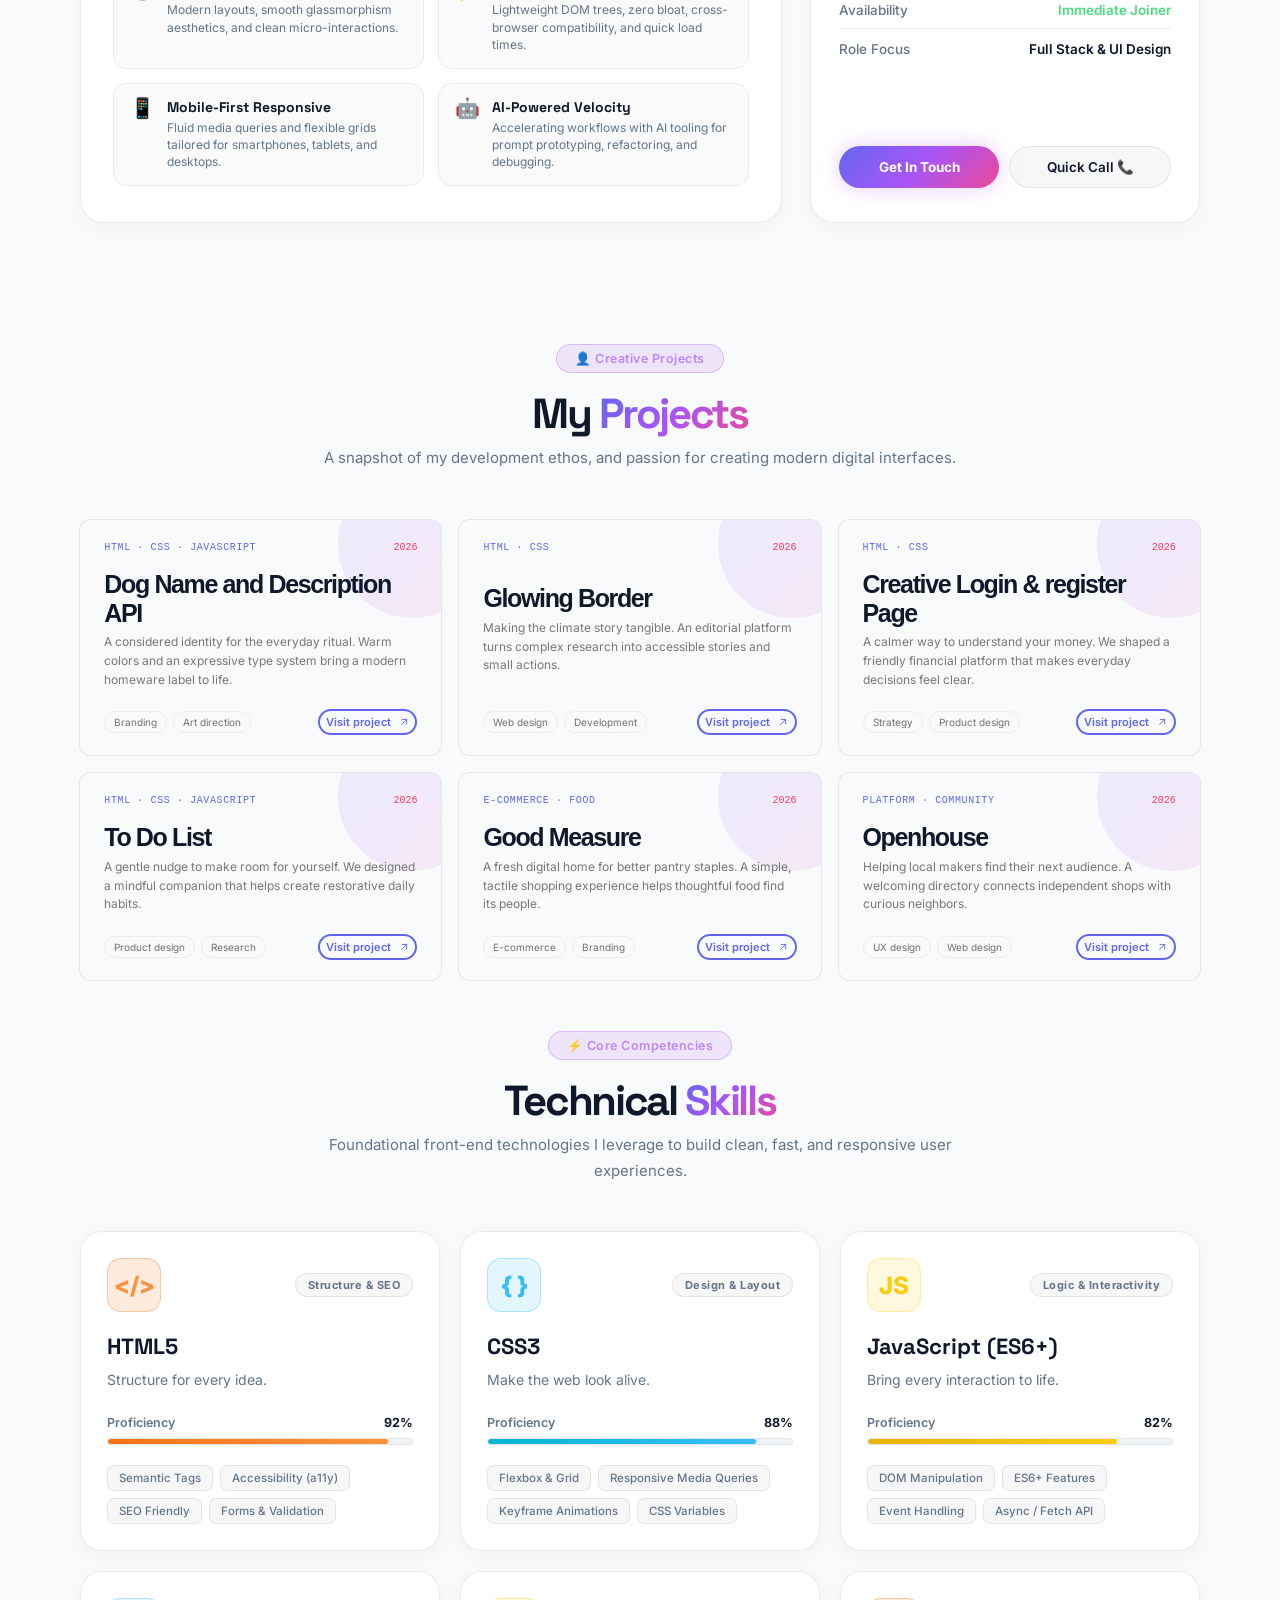
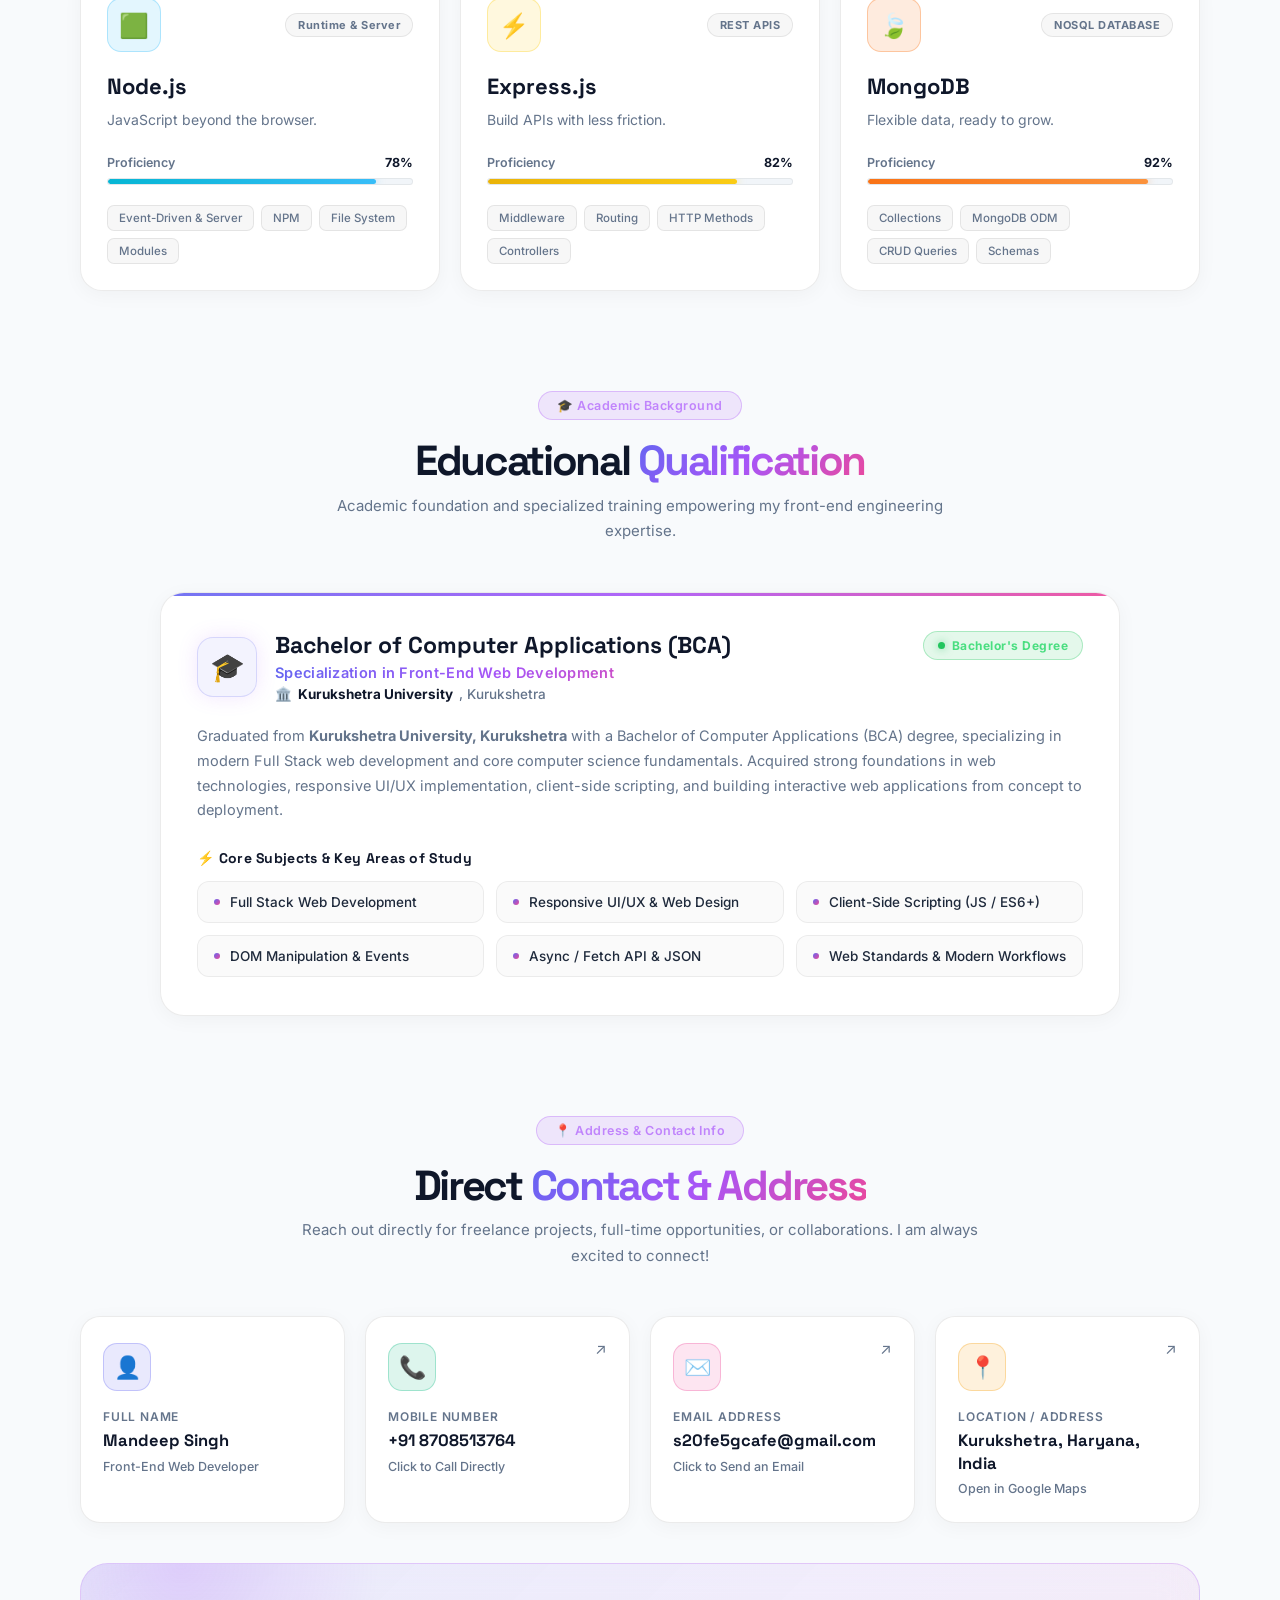
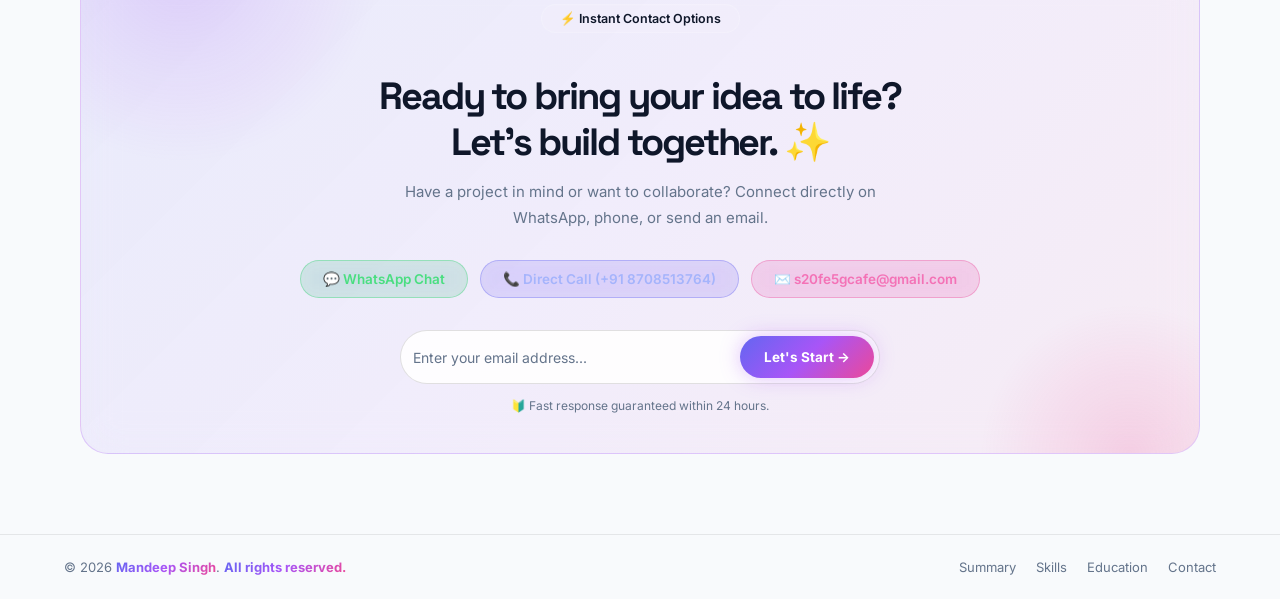
==== commit 34730f02: "Update index.html" ====
--- a/index.html
+++ b/index.html
@@ -213,23 +213,6 @@
         <main class="page">
             <section class="grid" aria-label="Selected projects">
                 <article class="card">
-                    <div class="card-top"><span class="category">HTML · CSS</span><span
-                            class="year">2026</span></div>
-                    <div>
-                        <h2>Creative Login & register Page</h2>
-                        <p class="description">A calmer way to understand your money. We shaped a friendly financial
-                            platform that makes everyday decisions feel clear.</p>
-                    </div>
-                    <div class="card-bottom">
-                        <div class="tags"><span class="tag">Strategy</span><span class="tag">Product design</span></div>
-                        <a class="visit" href="web3.html" target="_blank" rel="noreferrer">Visit project <svg
-                                viewBox="0 0 16 16" fill="none" aria-hidden="true">
-                                <path d="M4 12 12 4M5 4h7v7" stroke="currentColor" stroke-width="1.4"
-                                    stroke-linecap="round" stroke-linejoin="round" />
-                            </svg></a>
-                    </div>
-                </article>
-                <article class="card">
                     <div class="card-top"><span class="category">HTML · CSS · Javascript</span><span
                             class="year">2026</span></div>
                     <div>
@@ -265,17 +248,34 @@
                     </div>
                 </article>
                 <article class="card">
-                    <div class="card-top"><span class="category">Mobile app · Wellbeing</span><span
+                    <div class="card-top"><span class="category">HTML · CSS</span><span
+                            class="year">2026</span></div>
+                    <div>
+                        <h2>Creative Login & register Page</h2>
+                        <p class="description">A calmer way to understand your money. We shaped a friendly financial
+                            platform that makes everyday decisions feel clear.</p>
+                    </div>
+                    <div class="card-bottom">
+                        <div class="tags"><span class="tag">Strategy</span><span class="tag">Product design</span></div>
+                        <a class="visit" href="web3.html" target="_blank" rel="noreferrer">Visit project <svg
+                                viewBox="0 0 16 16" fill="none" aria-hidden="true">
+                                <path d="M4 12 12 4M5 4h7v7" stroke="currentColor" stroke-width="1.4"
+                                    stroke-linecap="round" stroke-linejoin="round" />
+                            </svg></a>
+                    </div>
+                </article>
+                <article class="card">
+                    <div class="card-top"><span class="category">HTML · CSS · Javascript</span><span
                             class="year">2026</span>
                     </div>
                     <div>
-                        <h2>Slow Hour</h2>
+                        <h2>To Do List</h2>
                         <p class="description">A gentle nudge to make room for yourself. We designed a mindful companion
                             that helps create restorative daily habits.</p>
                     </div>
                     <div class="card-bottom">
                         <div class="tags"><span class="tag">Product design</span><span class="tag">Research</span></div>
-                        <a class="visit" href="https://example.com" target="_blank" rel="noreferrer">Visit project <svg
+                        <a class="visit" href="web14.html" target="_blank" rel="noreferrer">Visit project <svg
                                 viewBox="0 0 16 16" fill="none" aria-hidden="true">
                                 <path d="M4 12 12 4M5 4h7v7" stroke="currentColor" stroke-width="1.4"
                                     stroke-linecap="round" stroke-linejoin="round" />
--- a/a_resume_style.css
+++ b/a_resume_style.css
@@ -2160,6 +2160,18 @@
   }
 
   @media screen and (max-width: 900px) {
+
+       .body {
+        cursor:default;
+       }
+   
+       .custom-cursor {
+        display:none;
+       }
+   
+       .custom-cursor-dot{
+        display:none;
+       }
       .hero {
           flex-direction: column;
           margin-right: 0px;
@@ -2320,4 +2332,4 @@
           gap: 12px;
           text-align: center;
       }
-  }+  }
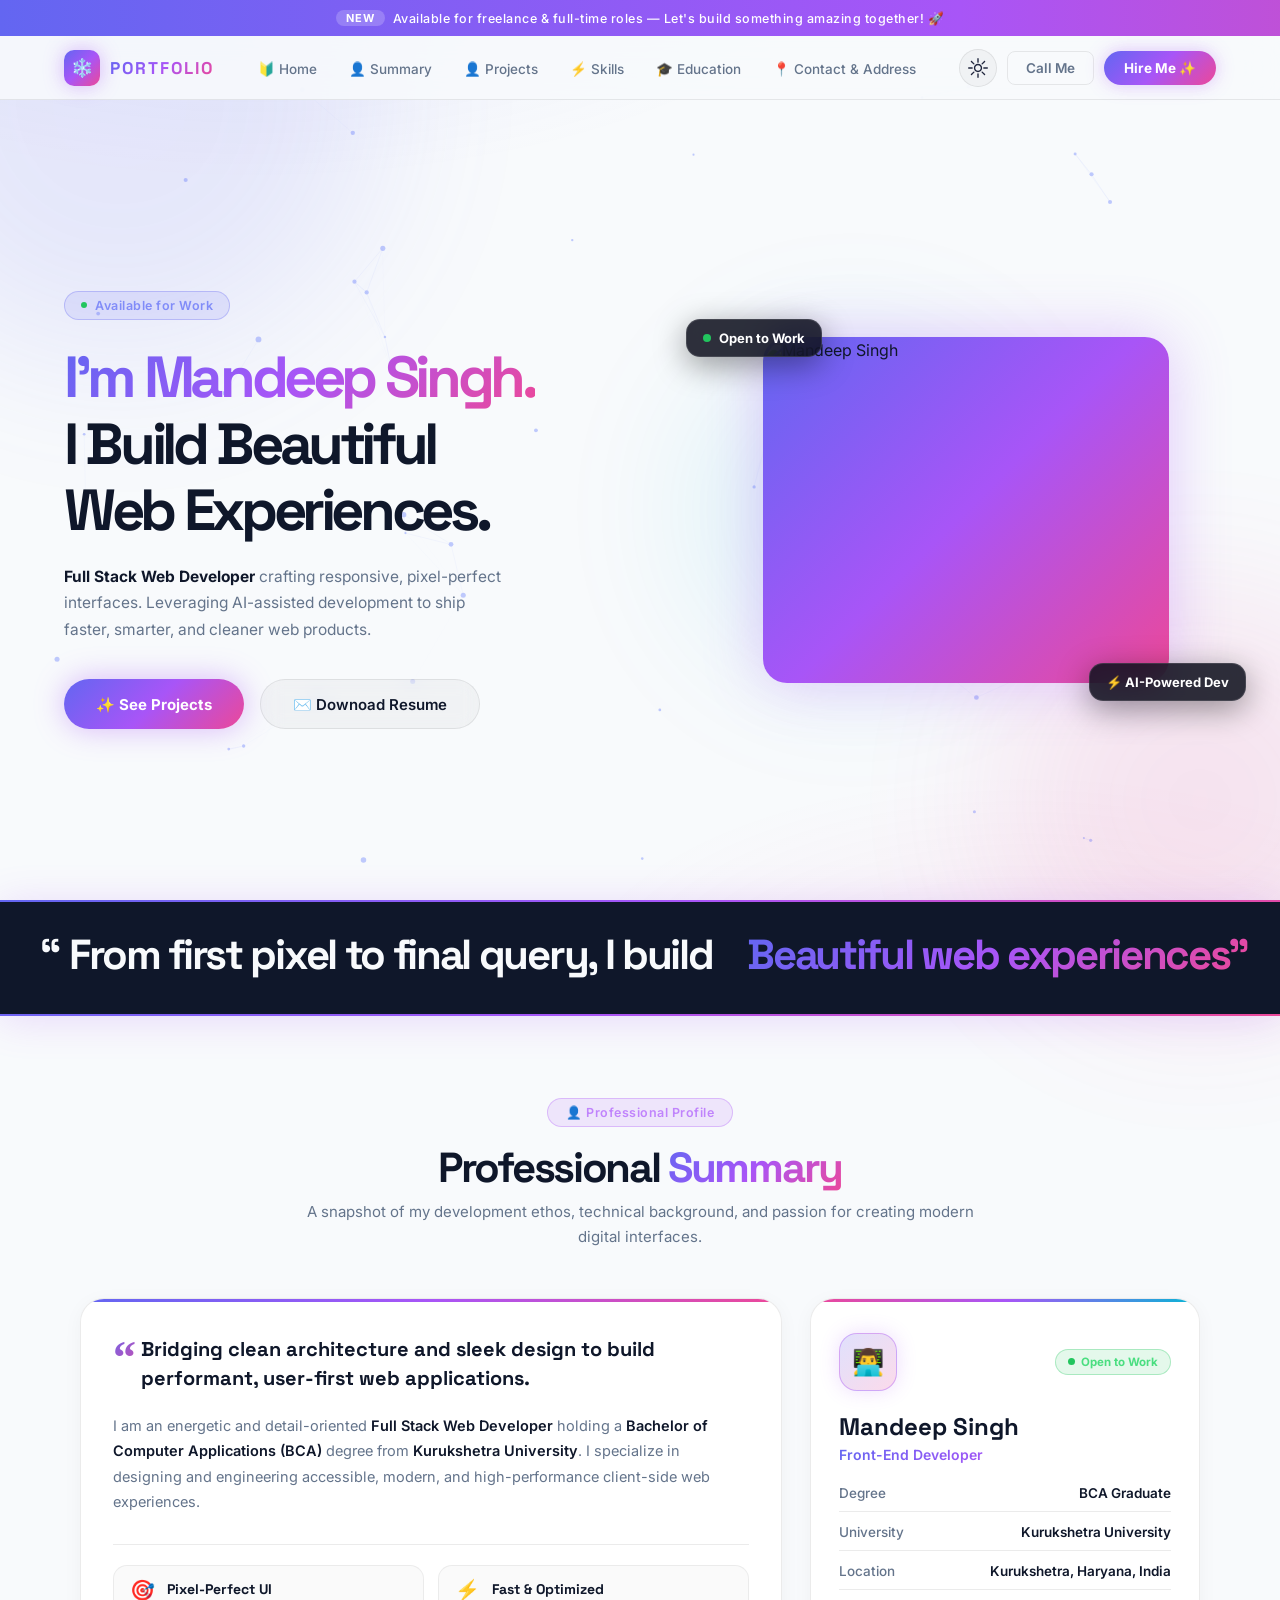
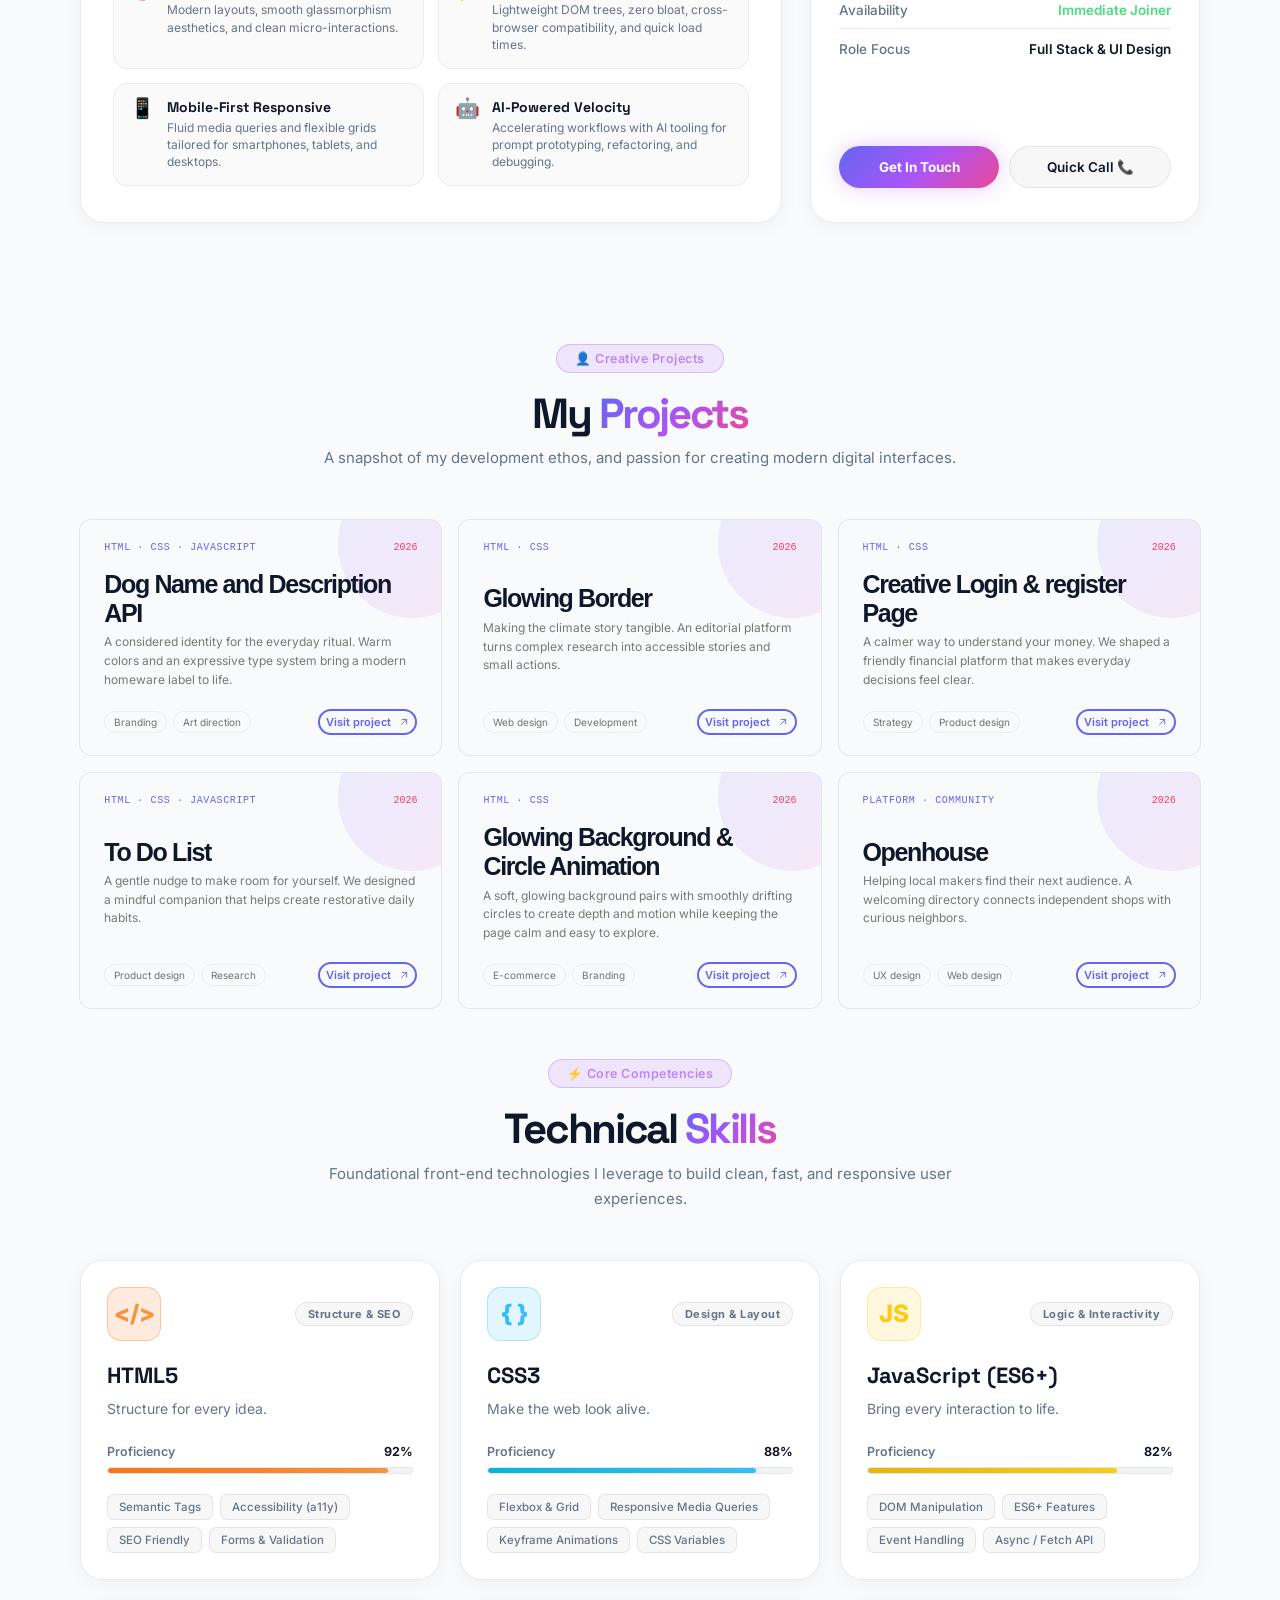
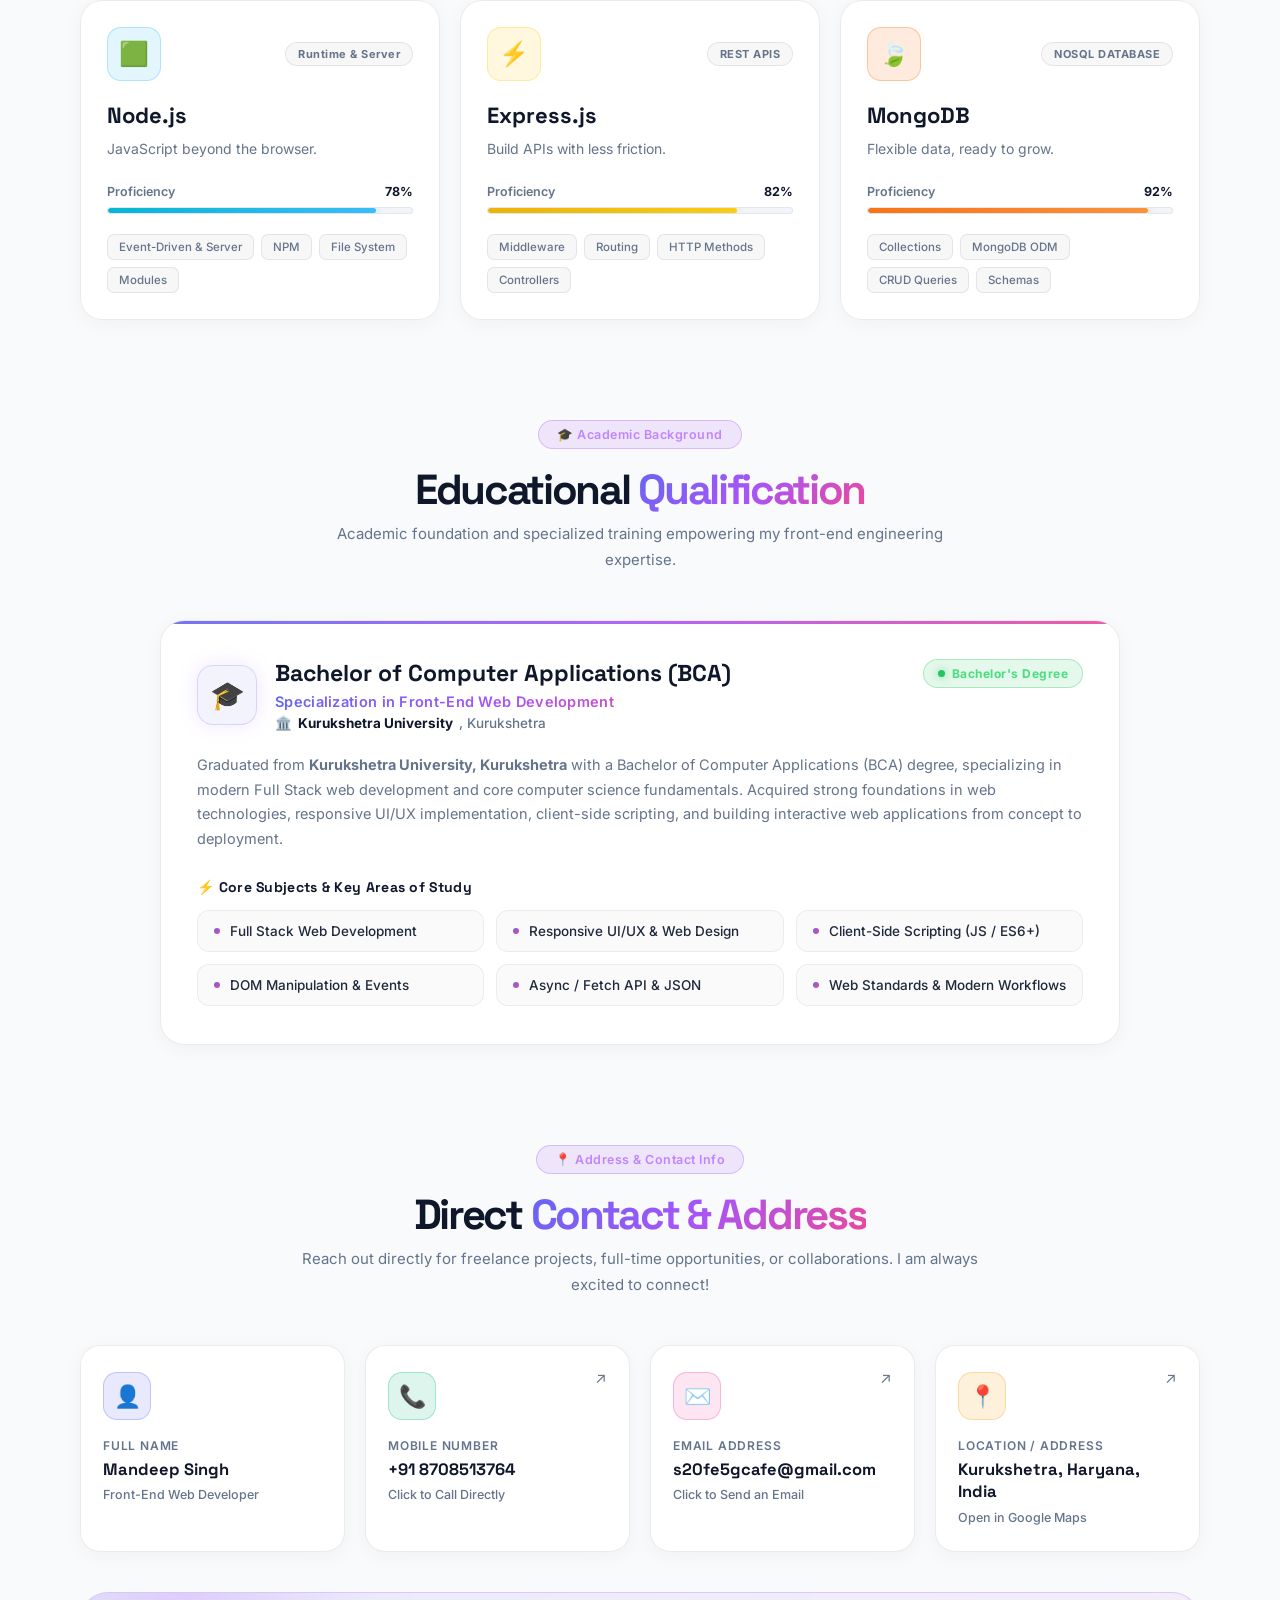
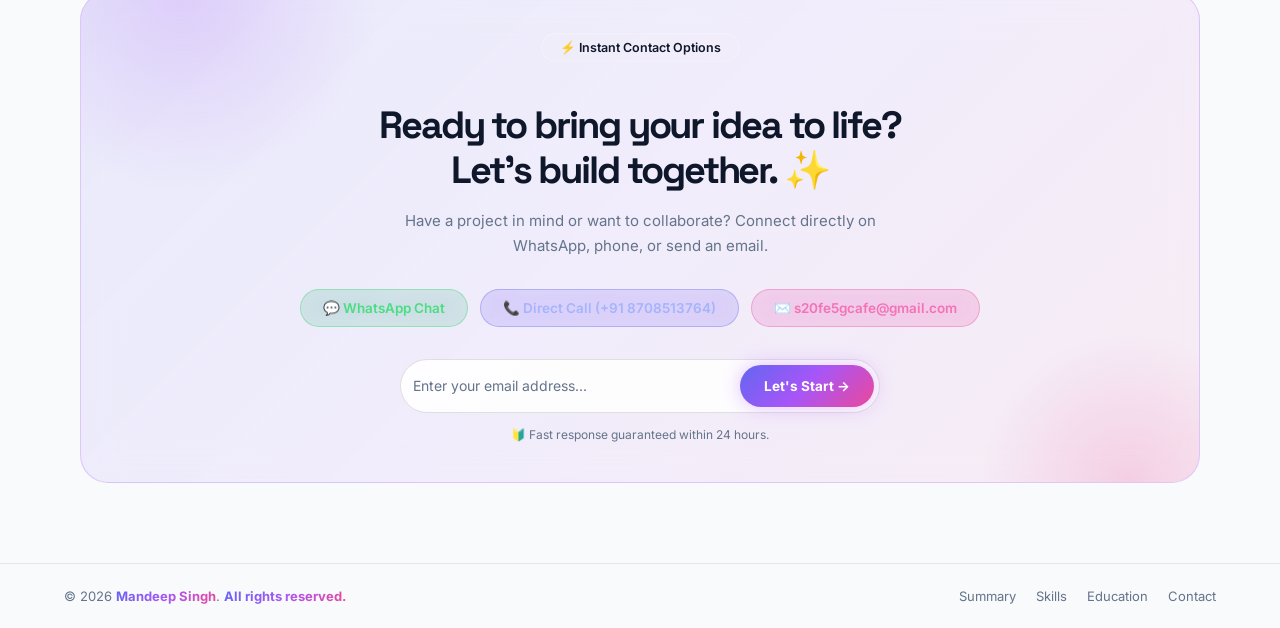
==== commit 9d7f4bd4: "Update index.html" ====
--- a/index.html
+++ b/index.html
@@ -283,17 +283,15 @@
                     </div>
                 </article>
                 <article class="card">
-                    <div class="card-top"><span class="category">E-commerce · Food</span><span class="year">2026</span>
+                    <div class="card-top"><span class="category">HTML · CSS</span><span class="year">2026</span>
                     </div>
                     <div>
-                        <h2>Good Measure</h2>
-                        <p class="description">A fresh digital home for better pantry staples. A simple, tactile
-                            shopping
-                            experience helps thoughtful food find its people.</p>
+                        <h2>Glowing Background & Circle Animation</h2>
+                        <p class="description">A soft, glowing background pairs with smoothly drifting circles to create depth and motion while keeping the page calm and easy to explore.</p>
                     </div>
                     <div class="card-bottom">
                         <div class="tags"><span class="tag">E-commerce</span><span class="tag">Branding</span></div><a
-                            class="visit" href="https://example.com" target="_blank" rel="noreferrer">Visit project <svg
+                            class="visit" href="web4.html" target="_blank" rel="noreferrer">Visit project <svg
                                 viewBox="0 0 16 16" fill="none" aria-hidden="true">
                                 <path d="M4 12 12 4M5 4h7v7" stroke="currentColor" stroke-width="1.4"
                                     stroke-linecap="round" stroke-linejoin="round" />
